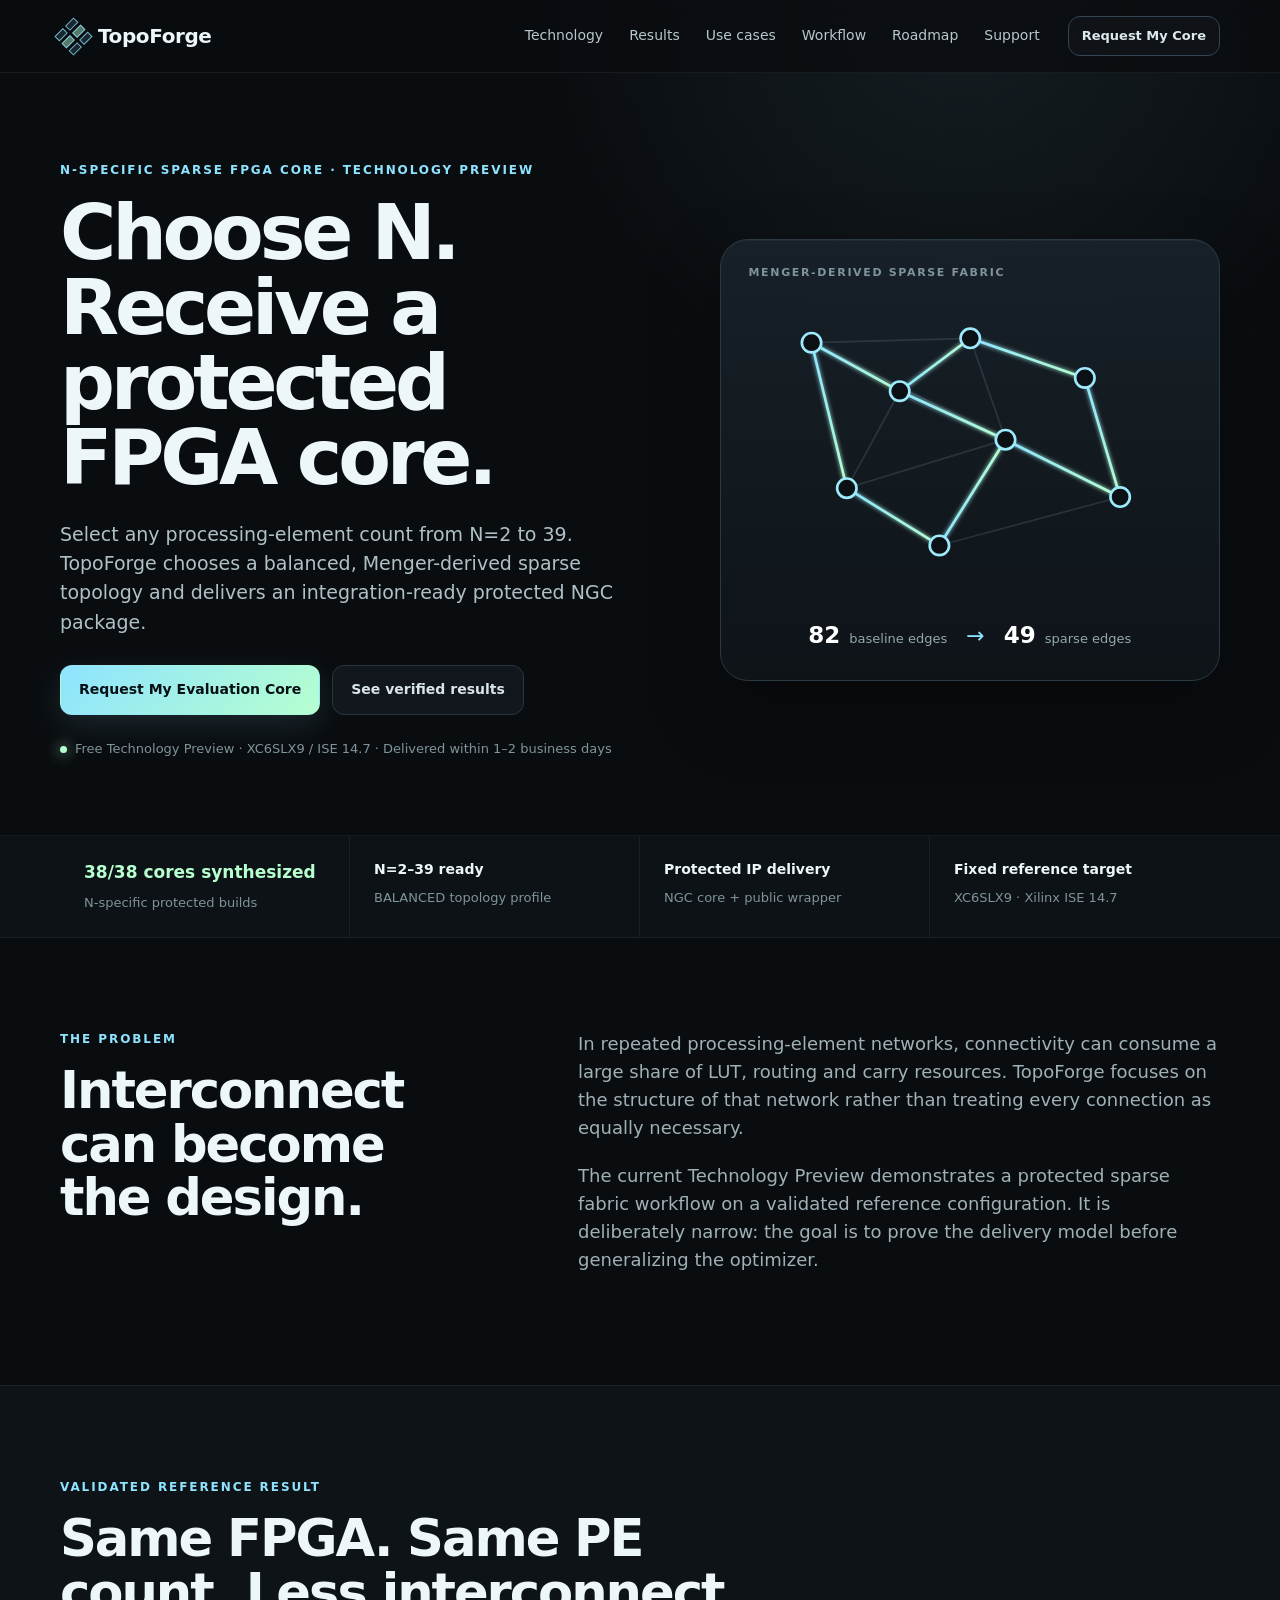
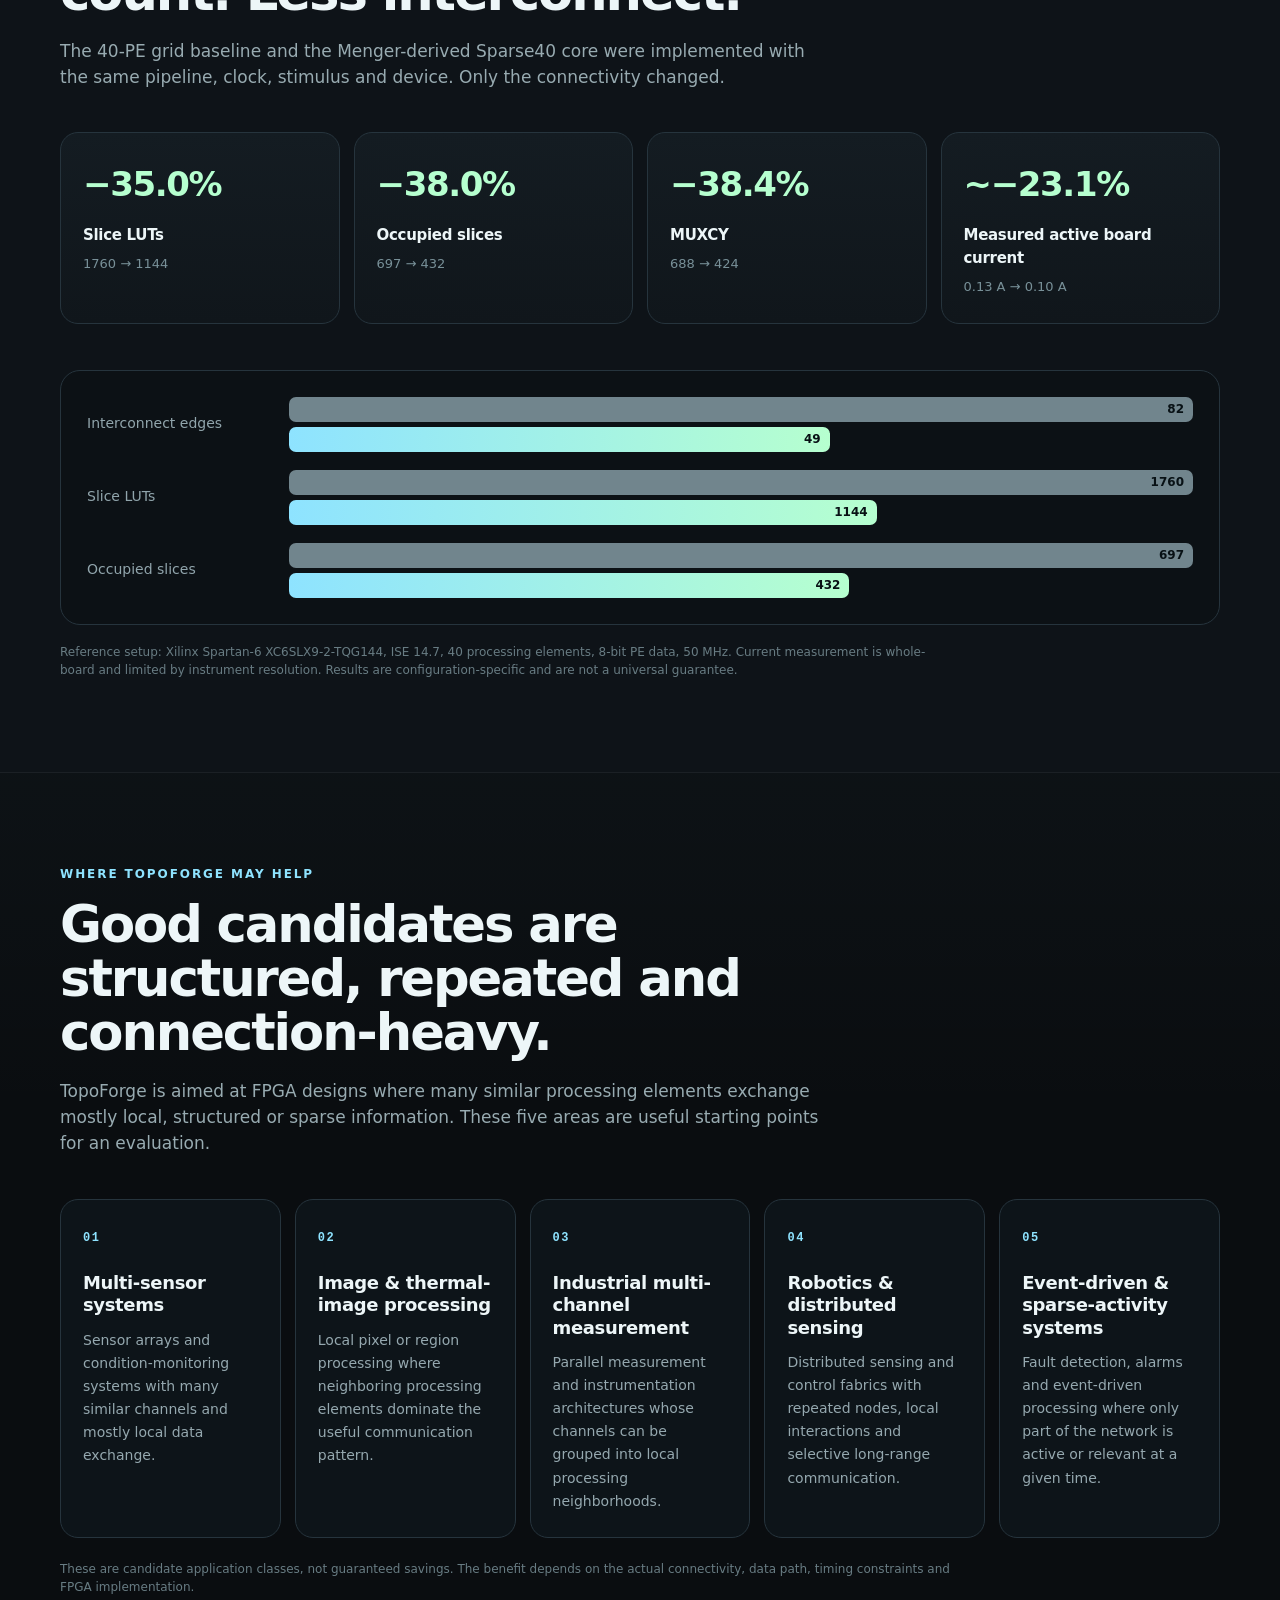
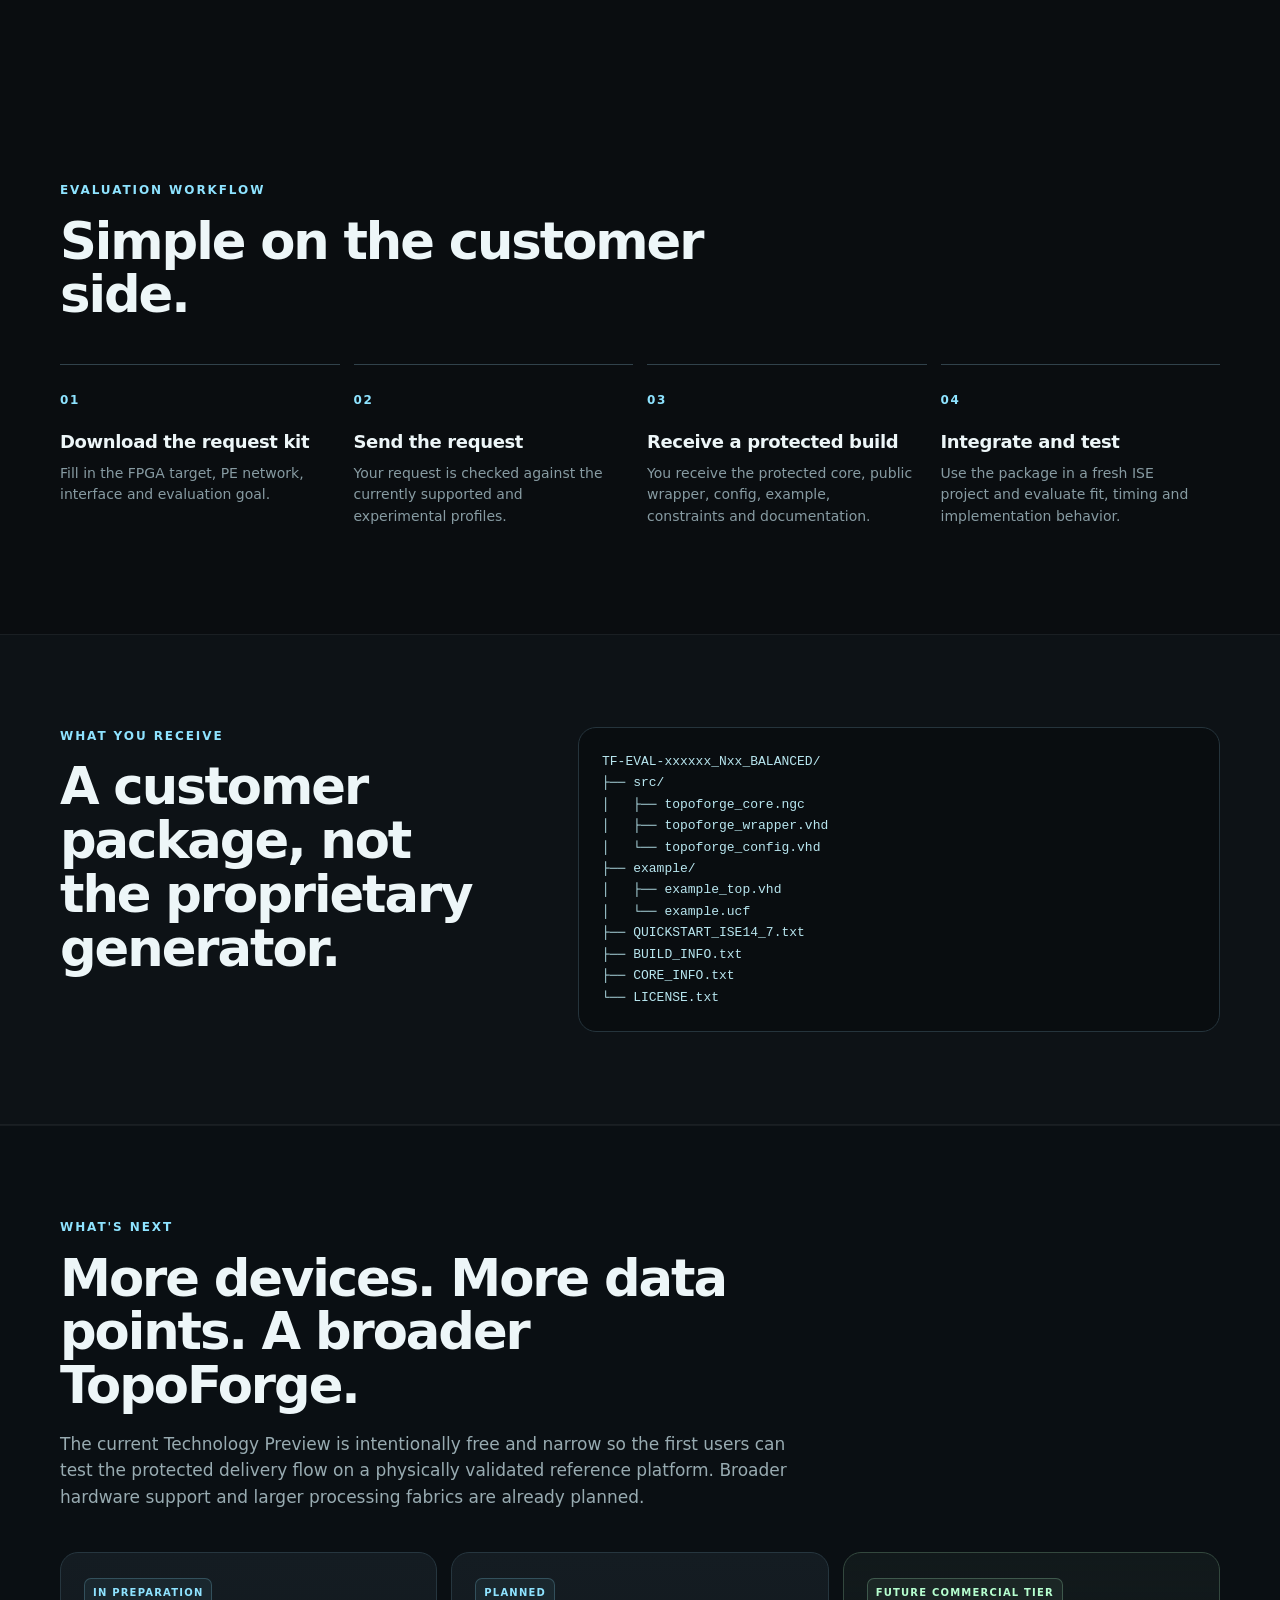
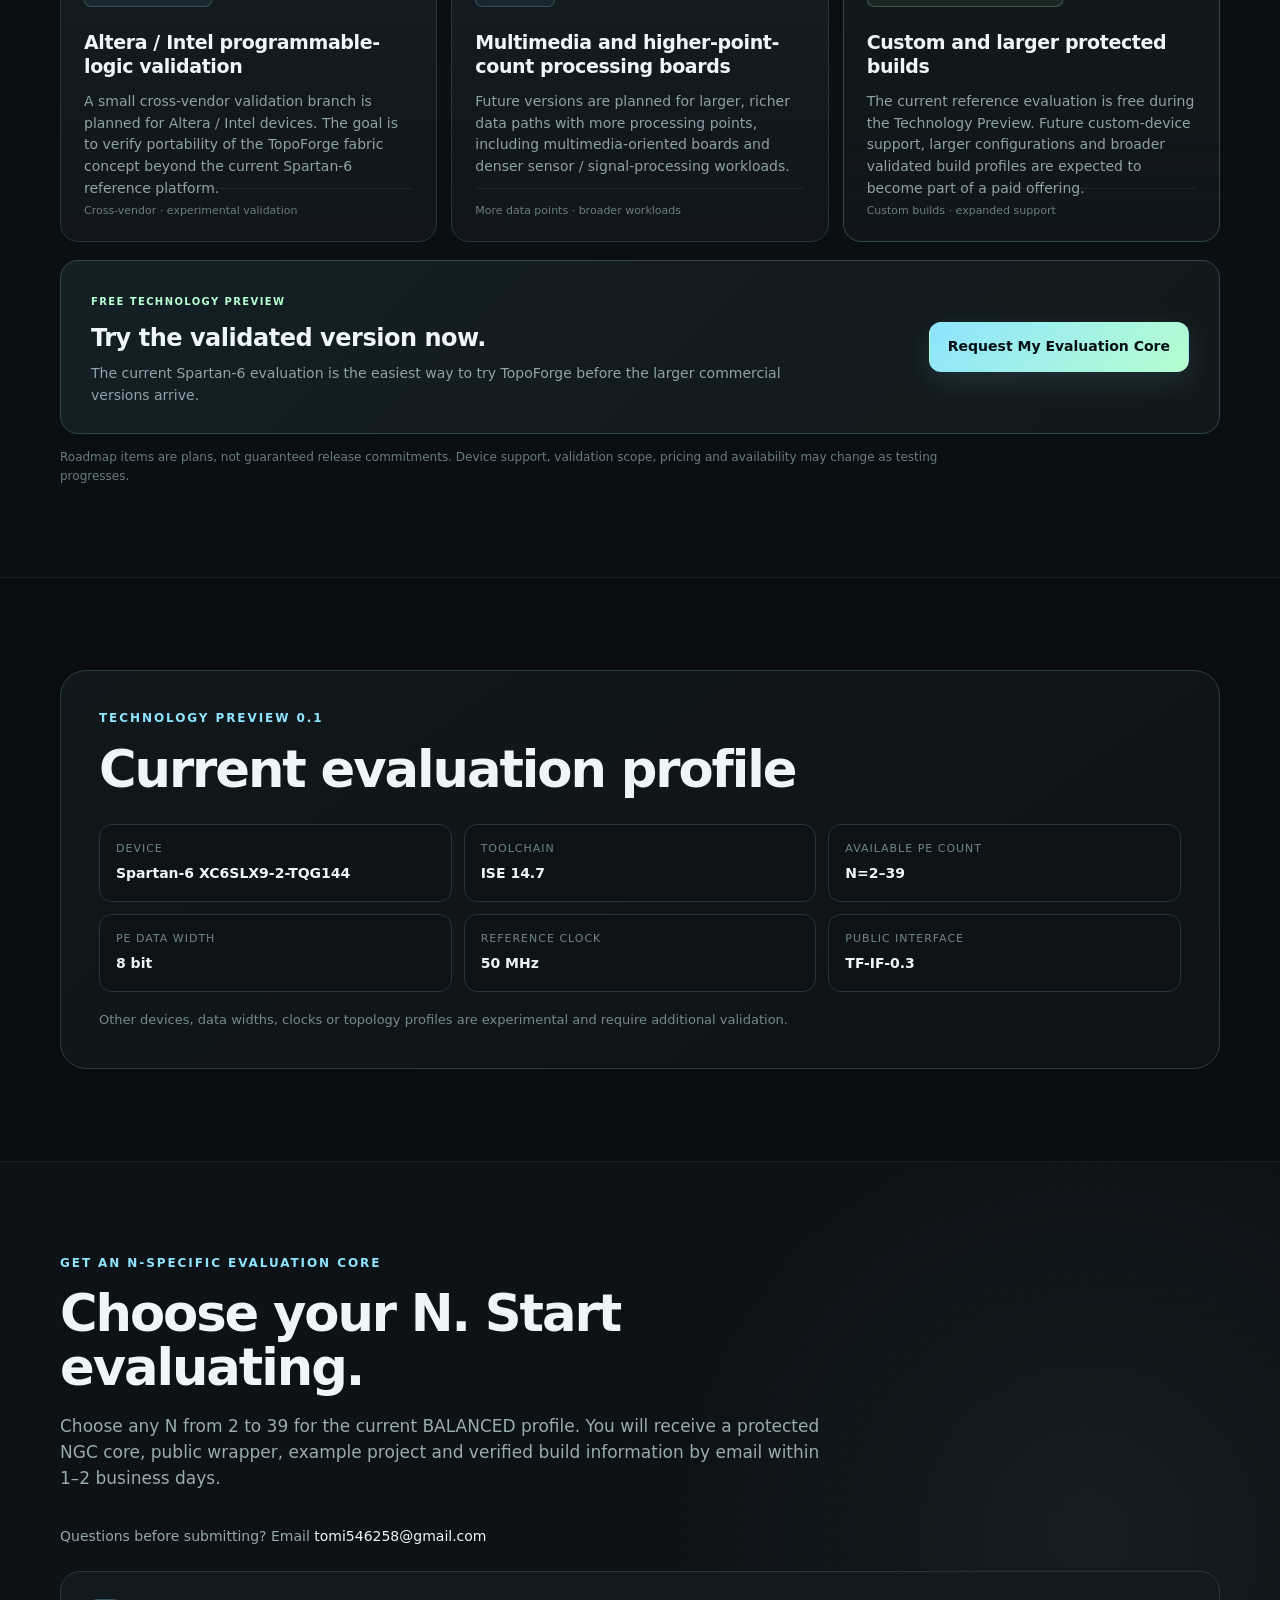
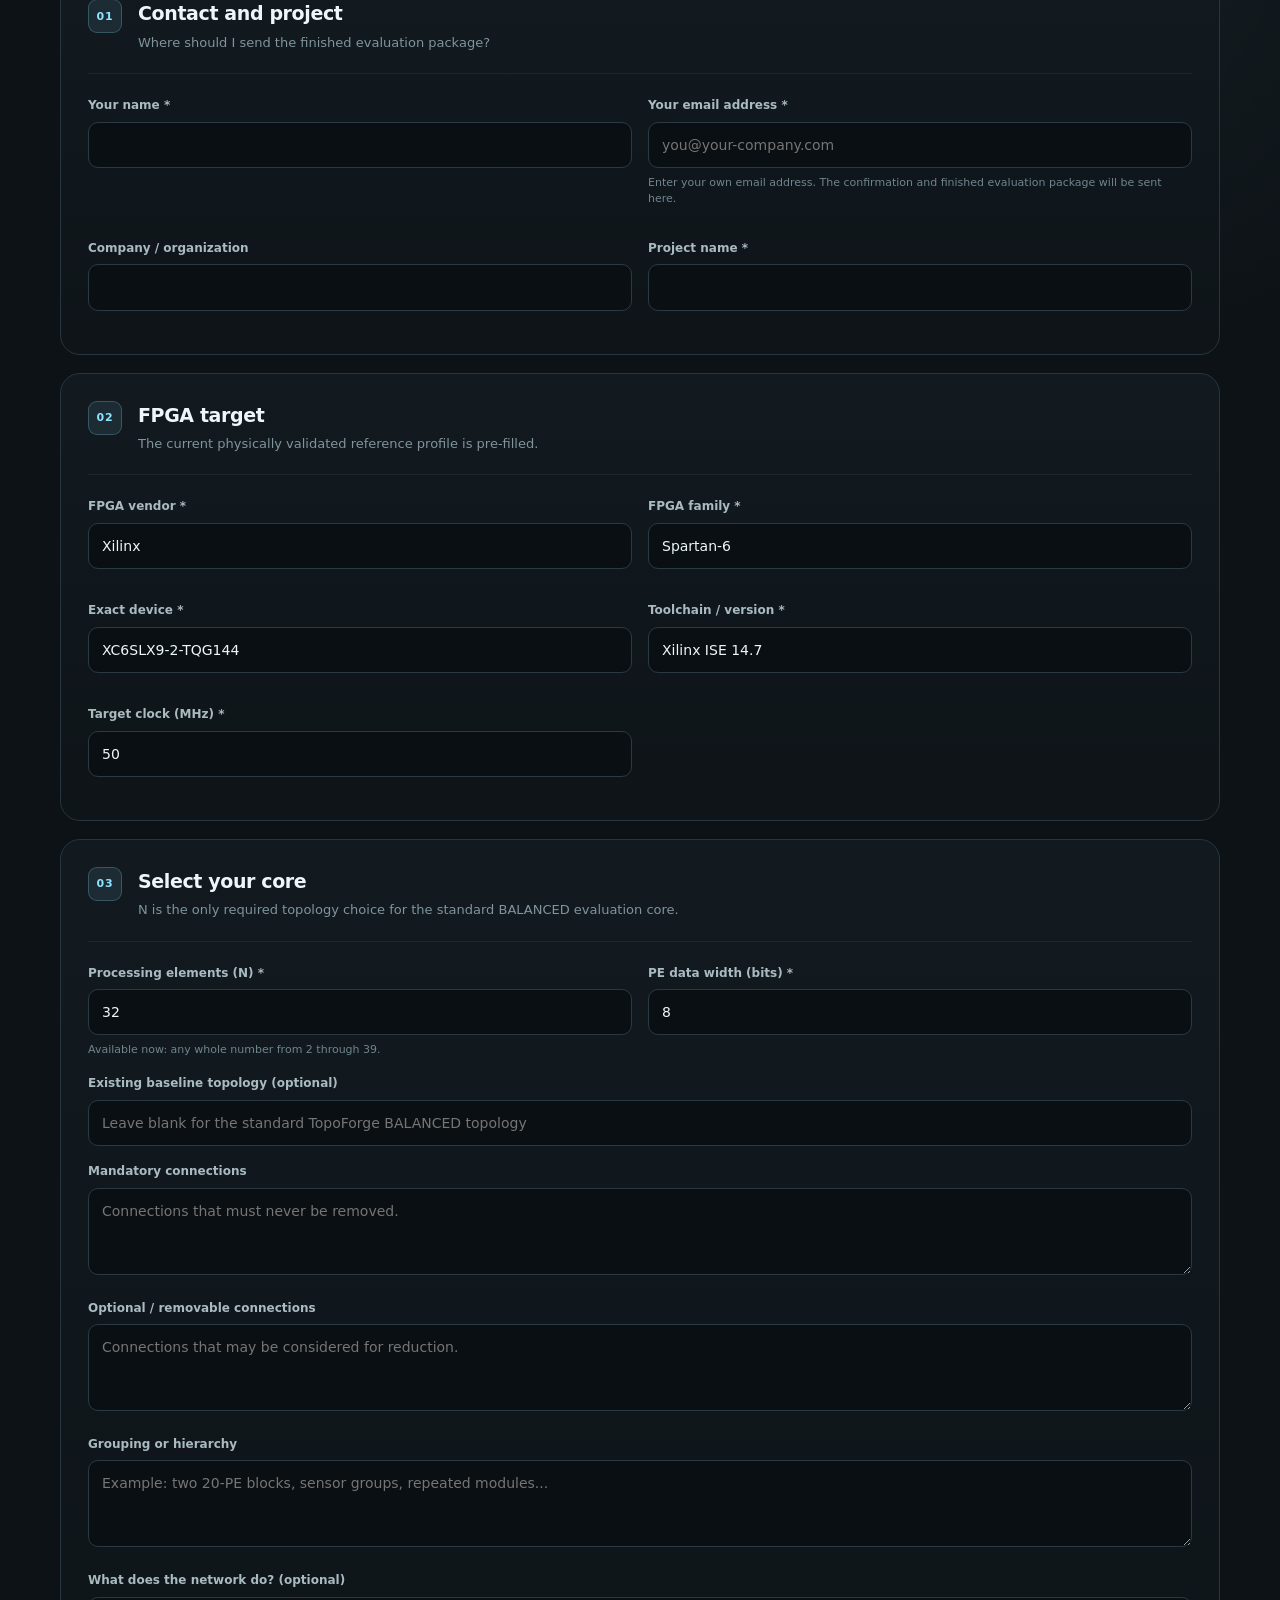
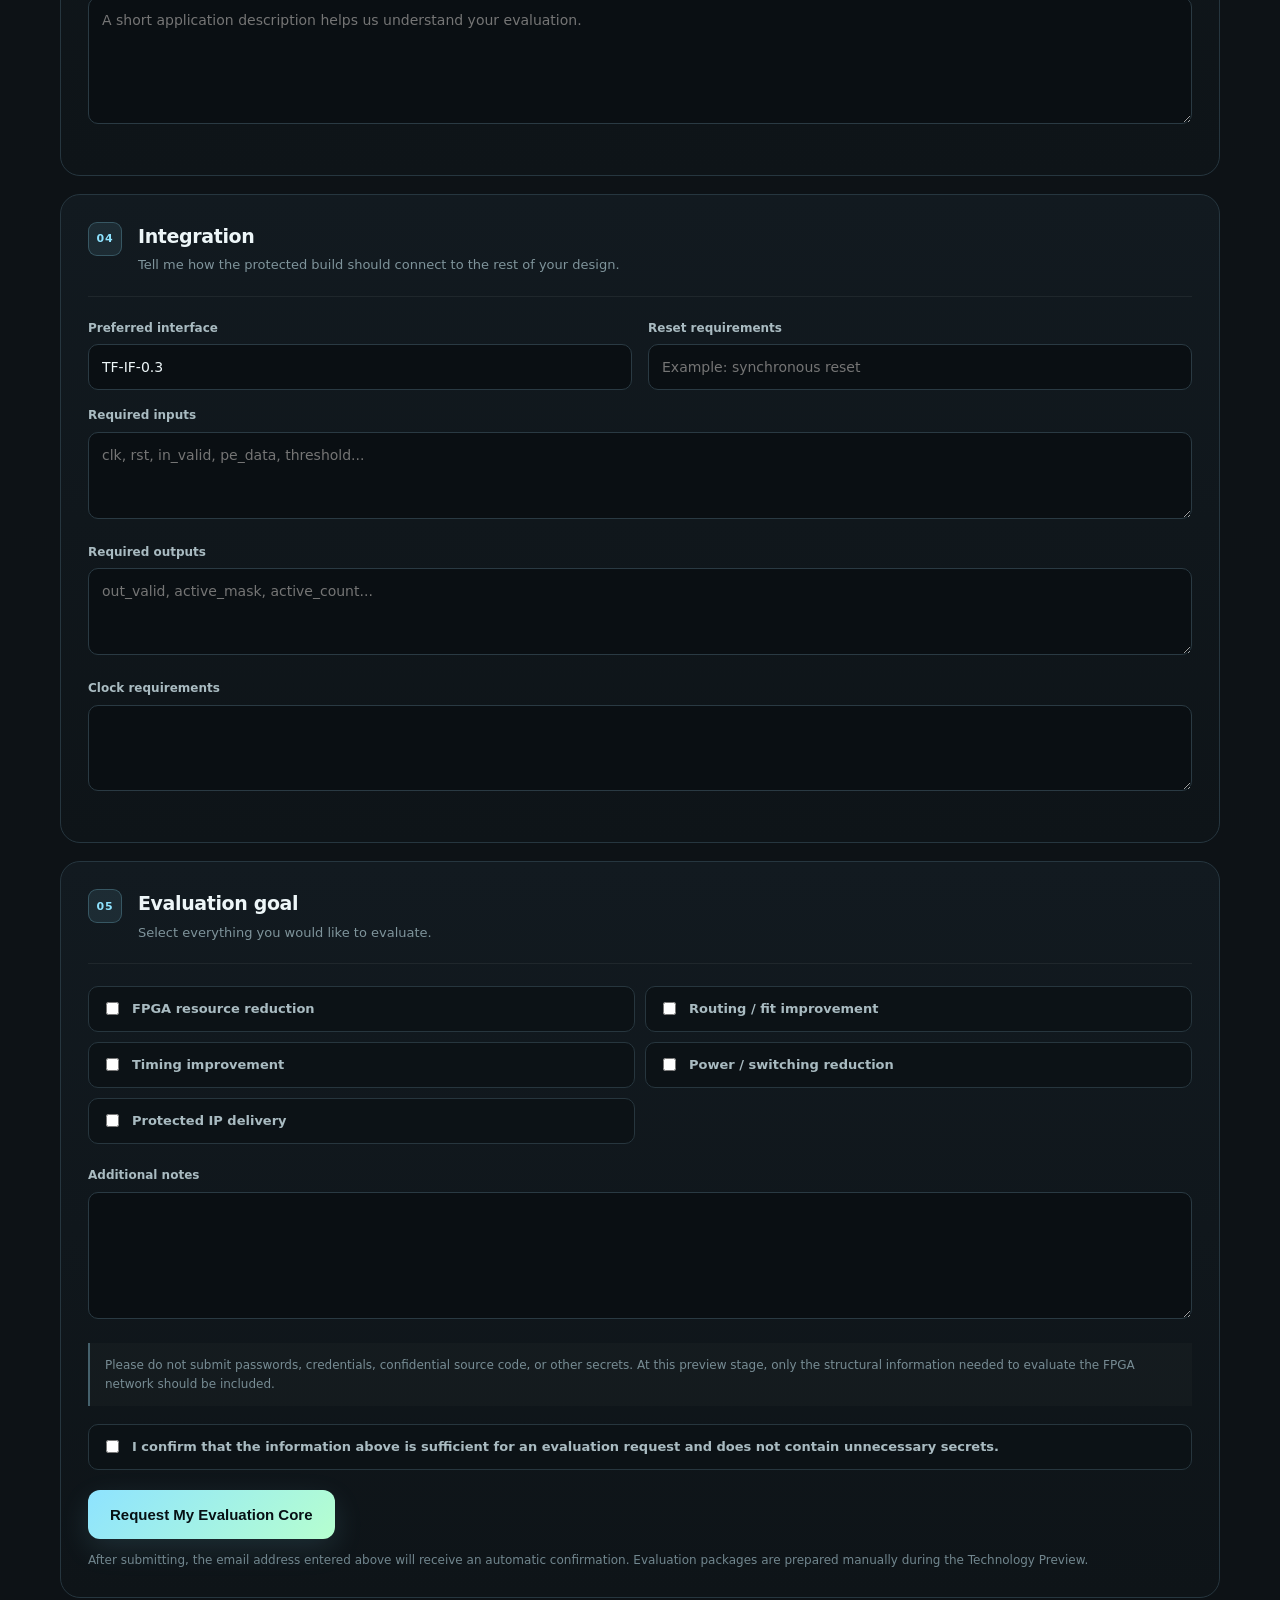
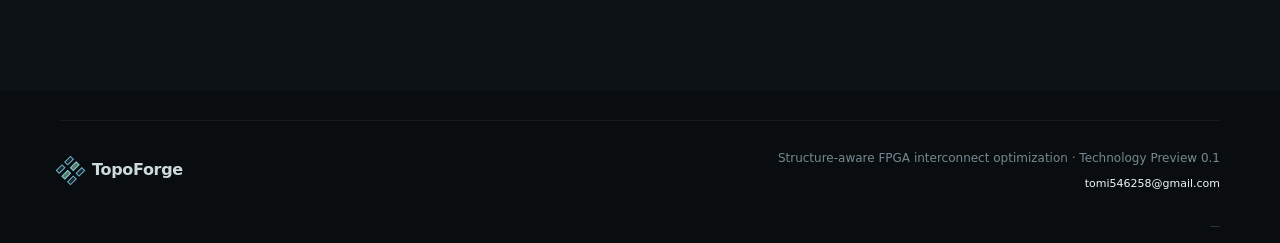
==== index.html @ 4d6008a4 "Add files via upload" ====
<!doctype html>
<html lang="en">
<head>
  <meta charset="utf-8">
  <meta name="viewport" content="width=device-width, initial-scale=1">
  <meta name="description" content="Choose N=2–39 and receive a protected, integration-ready TopoForge sparse FPGA evaluation core for Xilinx Spartan-6 and ISE 14.7.">
  <meta property="og:title" content="TopoForge — N-Specific Sparse FPGA Cores">
  <meta property="og:description" content="Choose N=2–39. Receive a protected NGC core, wrapper, example project and verified build information.">
  <meta property="og:type" content="website">
  <meta property="og:url" content="https://tomi546258-dev.github.io/topoforge-web/">
  <meta name="twitter:card" content="summary">
  <link rel="canonical" href="https://tomi546258-dev.github.io/topoforge-web/">
  <title>TopoForge — N-Specific Sparse FPGA Cores</title>
  <link rel="stylesheet" href="styles.css">
</head>
<body>
  <header class="site-header">
    <div class="wrap nav">
      <a class="brand" href="#top" aria-label="TopoForge home">
        <span class="brand-mark" aria-hidden="true">
          <i></i><i></i><i></i><i></i><i></i><i></i>
        </span>
        <span>TopoForge</span>
      </a>
      <nav class="nav-links" aria-label="Primary">
        <a href="#technology">Technology</a>
        <a href="#results">Results</a>
        <a href="#use-cases">Use cases</a>
        <a href="#workflow">Workflow</a>
        <a href="#roadmap">Roadmap</a>
        <a href="#support">Support</a>
      </nav>
      <a class="btn btn-small btn-outline" href="#request">Request My Core</a>
    </div>
  </header>

  <main id="top">
    <section class="hero">
      <div class="hero-grid-bg" aria-hidden="true"></div>
      <div class="wrap hero-layout">
        <div class="hero-copy">
          <div class="eyebrow">N-SPECIFIC SPARSE FPGA CORE · TECHNOLOGY PREVIEW</div>
          <h1>Choose N. Receive a protected FPGA core.</h1>
          <p class="hero-lead">
            Select any processing-element count from N=2 to 39. TopoForge chooses a balanced,
            Menger-derived sparse topology and delivers an integration-ready protected NGC package.
          </p>
          <div class="hero-actions">
            <a class="btn btn-primary" href="#request">Request My Evaluation Core</a>
            <a class="btn btn-ghost" href="#results">See verified results</a>
          </div>
          <div class="hero-note">
            <span class="dot"></span>
            Free Technology Preview · XC6SLX9 / ISE 14.7 · Delivered within 1–2 business days
          </div>
        </div>

        <div class="network-card" aria-label="Illustrative sparse network diagram">
          <div class="network-label">MENGER-DERIVED SPARSE FABRIC</div>
          <svg viewBox="0 0 520 380" role="img" aria-label="Dense and sparse network comparison">
            <defs>
              <linearGradient id="g" x1="0" x2="1">
                <stop offset="0" stop-color="#8ee3ff"/>
                <stop offset="1" stop-color="#b6ffcf"/>
              </linearGradient>
              <filter id="glow">
                <feGaussianBlur stdDeviation="2.5" result="c"/>
                <feMerge><feMergeNode in="c"/><feMergeNode in="SourceGraphic"/></feMerge>
              </filter>
            </defs>

            <g class="dense" opacity=".23">
              <line x1="80" y1="70" x2="180" y2="125"/>
              <line x1="80" y1="70" x2="260" y2="65"/>
              <line x1="80" y1="70" x2="120" y2="235"/>
              <line x1="180" y1="125" x2="260" y2="65"/>
              <line x1="180" y1="125" x2="300" y2="180"/>
              <line x1="180" y1="125" x2="120" y2="235"/>
              <line x1="260" y1="65" x2="390" y2="110"/>
              <line x1="260" y1="65" x2="300" y2="180"/>
              <line x1="390" y1="110" x2="430" y2="245"/>
              <line x1="300" y1="180" x2="430" y2="245"/>
              <line x1="300" y1="180" x2="225" y2="300"/>
              <line x1="120" y1="235" x2="225" y2="300"/>
              <line x1="120" y1="235" x2="300" y2="180"/>
              <line x1="225" y1="300" x2="430" y2="245"/>
              <line x1="180" y1="125" x2="430" y2="245"/>
              <line x1="80" y1="70" x2="300" y2="180"/>
            </g>

            <g class="sparse" filter="url(#glow)">
              <line x1="80" y1="70" x2="180" y2="125"/>
              <line x1="180" y1="125" x2="260" y2="65"/>
              <line x1="260" y1="65" x2="390" y2="110"/>
              <line x1="390" y1="110" x2="430" y2="245"/>
              <line x1="430" y1="245" x2="300" y2="180"/>
              <line x1="300" y1="180" x2="225" y2="300"/>
              <line x1="225" y1="300" x2="120" y2="235"/>
              <line x1="120" y1="235" x2="80" y2="70"/>
              <line x1="180" y1="125" x2="300" y2="180"/>
            </g>

            <g class="nodes">
              <circle cx="80" cy="70" r="11"/>
              <circle cx="180" cy="125" r="11"/>
              <circle cx="260" cy="65" r="11"/>
              <circle cx="390" cy="110" r="11"/>
              <circle cx="430" cy="245" r="11"/>
              <circle cx="300" cy="180" r="11"/>
              <circle cx="225" cy="300" r="11"/>
              <circle cx="120" cy="235" r="11"/>
            </g>
          </svg>
          <div class="network-caption">
            <div><span>82</span> baseline edges</div>
            <div class="arrow">→</div>
            <div><span>49</span> sparse edges</div>
          </div>
        </div>
      </div>
    </section>

    <section class="strip">
      <div class="wrap strip-grid" aria-label="TopoForge evaluation proof">
        <div class="proof-primary"><strong>38/38 cores synthesized</strong><span>N-specific protected builds</span></div>
        <div><strong>N=2–39 ready</strong><span>BALANCED topology profile</span></div>
        <div><strong>Protected IP delivery</strong><span>NGC core + public wrapper</span></div>
        <div><strong>Fixed reference target</strong><span>XC6SLX9 · Xilinx ISE 14.7</span></div>
      </div>
    </section>

    <section class="section" id="technology">
      <div class="wrap two-col">
        <div>
          <div class="eyebrow">THE PROBLEM</div>
          <h2>Interconnect can become the design.</h2>
        </div>
        <div class="prose">
          <p>
            In repeated processing-element networks, connectivity can consume a large share of LUT,
            routing and carry resources. TopoForge focuses on the structure of that network rather
            than treating every connection as equally necessary.
          </p>
          <p>
            The current Technology Preview demonstrates a protected sparse fabric workflow on a
            validated reference configuration. It is deliberately narrow: the goal is to prove the
            delivery model before generalizing the optimizer.
          </p>
        </div>
      </div>
    </section>

    <section class="section results-section" id="results">
      <div class="wrap">
        <div class="section-heading">
          <div class="eyebrow">VALIDATED REFERENCE RESULT</div>
          <h2>Same FPGA. Same PE count. Less interconnect.</h2>
          <p>
            The 40-PE grid baseline and the Menger-derived Sparse40 core were implemented with the
            same pipeline, clock, stimulus and device. Only the connectivity changed.
          </p>
        </div>

        <div class="metric-grid">
          <article class="metric-card">
            <span class="metric-value">−35.0%</span>
            <h3>Slice LUTs</h3>
            <p>1760 → 1144</p>
          </article>
          <article class="metric-card">
            <span class="metric-value">−38.0%</span>
            <h3>Occupied slices</h3>
            <p>697 → 432</p>
          </article>
          <article class="metric-card">
            <span class="metric-value">−38.4%</span>
            <h3>MUXCY</h3>
            <p>688 → 424</p>
          </article>
          <article class="metric-card">
            <span class="metric-value">~−23.1%</span>
            <h3>Measured active board current</h3>
            <p>0.13 A → 0.10 A</p>
          </article>
        </div>

        <div class="benchmark">
          <div class="bench-row">
            <span>Interconnect edges</span>
            <div class="bars">
              <div class="bar bar-base" style="--w:100%"><b>82</b></div>
              <div class="bar bar-sparse" style="--w:59.8%"><b>49</b></div>
            </div>
          </div>
          <div class="bench-row">
            <span>Slice LUTs</span>
            <div class="bars">
              <div class="bar bar-base" style="--w:100%"><b>1760</b></div>
              <div class="bar bar-sparse" style="--w:65%"><b>1144</b></div>
            </div>
          </div>
          <div class="bench-row">
            <span>Occupied slices</span>
            <div class="bars">
              <div class="bar bar-base" style="--w:100%"><b>697</b></div>
              <div class="bar bar-sparse" style="--w:62%"><b>432</b></div>
            </div>
          </div>
        </div>

        <p class="fine-print">
          Reference setup: Xilinx Spartan-6 XC6SLX9-2-TQG144, ISE 14.7, 40 processing elements,
          8-bit PE data, 50 MHz. Current measurement is whole-board and limited by instrument
          resolution. Results are configuration-specific and are not a universal guarantee.
        </p>
      </div>
    </section>

    <section class="section use-cases-section" id="use-cases">
      <div class="wrap">
        <div class="section-heading">
          <div class="eyebrow">WHERE TOPOFORGE MAY HELP</div>
          <h2>Good candidates are structured, repeated and connection-heavy.</h2>
          <p>
            TopoForge is aimed at FPGA designs where many similar processing elements exchange
            mostly local, structured or sparse information. These five areas are useful starting
            points for an evaluation.
          </p>
        </div>

        <div class="use-case-grid">
          <article class="use-case-card">
            <span class="use-case-no">01</span>
            <h3>Multi-sensor systems</h3>
            <p>Sensor arrays and condition-monitoring systems with many similar channels and mostly local data exchange.</p>
          </article>
          <article class="use-case-card">
            <span class="use-case-no">02</span>
            <h3>Image &amp; thermal-image processing</h3>
            <p>Local pixel or region processing where neighboring processing elements dominate the useful communication pattern.</p>
          </article>
          <article class="use-case-card">
            <span class="use-case-no">03</span>
            <h3>Industrial multi-channel measurement</h3>
            <p>Parallel measurement and instrumentation architectures whose channels can be grouped into local processing neighborhoods.</p>
          </article>
          <article class="use-case-card">
            <span class="use-case-no">04</span>
            <h3>Robotics &amp; distributed sensing</h3>
            <p>Distributed sensing and control fabrics with repeated nodes, local interactions and selective long-range communication.</p>
          </article>
          <article class="use-case-card">
            <span class="use-case-no">05</span>
            <h3>Event-driven &amp; sparse-activity systems</h3>
            <p>Fault detection, alarms and event-driven processing where only part of the network is active or relevant at a given time.</p>
          </article>
        </div>

        <p class="fine-print use-case-note">
          These are candidate application classes, not guaranteed savings. The benefit depends on the
          actual connectivity, data path, timing constraints and FPGA implementation.
        </p>
      </div>
    </section>

    <section class="section" id="workflow">
      <div class="wrap">
        <div class="section-heading">
          <div class="eyebrow">EVALUATION WORKFLOW</div>
          <h2>Simple on the customer side.</h2>
        </div>

        <div class="steps">
          <article class="step">
            <span class="step-no">01</span>
            <h3>Download the request kit</h3>
            <p>Fill in the FPGA target, PE network, interface and evaluation goal.</p>
          </article>
          <article class="step">
            <span class="step-no">02</span>
            <h3>Send the request</h3>
            <p>Your request is checked against the currently supported and experimental profiles.</p>
          </article>
          <article class="step">
            <span class="step-no">03</span>
            <h3>Receive a protected build</h3>
            <p>You receive the protected core, public wrapper, config, example, constraints and documentation.</p>
          </article>
          <article class="step">
            <span class="step-no">04</span>
            <h3>Integrate and test</h3>
            <p>Use the package in a fresh ISE project and evaluate fit, timing and implementation behavior.</p>
          </article>
        </div>
      </div>
    </section>

    <section class="section delivery-section">
      <div class="wrap two-col">
        <div>
          <div class="eyebrow">WHAT YOU RECEIVE</div>
          <h2>A customer package, not the proprietary generator.</h2>
        </div>
        <div class="code-card">
<pre>TF-EVAL-xxxxxx_Nxx_BALANCED/
├── src/
│   ├── topoforge_core.ngc
│   ├── topoforge_wrapper.vhd
│   └── topoforge_config.vhd
├── example/
│   ├── example_top.vhd
│   └── example.ucf
├── QUICKSTART_ISE14_7.txt
├── BUILD_INFO.txt
├── CORE_INFO.txt
└── LICENSE.txt</pre>
        </div>
      </div>
    </section>

    <section class="section roadmap-section" id="roadmap">
      <div class="wrap">
        <div class="section-heading">
          <div class="eyebrow">WHAT'S NEXT</div>
          <h2>More devices. More data points. A broader TopoForge.</h2>
          <p>
            The current Technology Preview is intentionally free and narrow so the first users can
            test the protected delivery flow on a physically validated reference platform.
            Broader hardware support and larger processing fabrics are already planned.
          </p>
        </div>

        <div class="roadmap-grid">
          <article class="roadmap-card">
            <div class="roadmap-status">IN PREPARATION</div>
            <h3>Altera / Intel programmable-logic validation</h3>
            <p>
              A small cross-vendor validation branch is planned for Altera / Intel devices.
              The goal is to verify portability of the TopoForge fabric concept beyond the
              current Spartan-6 reference platform.
            </p>
            <div class="roadmap-meta">Cross-vendor · experimental validation</div>
          </article>

          <article class="roadmap-card">
            <div class="roadmap-status">PLANNED</div>
            <h3>Multimedia and higher-point-count processing boards</h3>
            <p>
              Future versions are planned for larger, richer data paths with more processing
              points, including multimedia-oriented boards and denser sensor / signal-processing
              workloads.
            </p>
            <div class="roadmap-meta">More data points · broader workloads</div>
          </article>

          <article class="roadmap-card roadmap-card-paid">
            <div class="roadmap-status">FUTURE COMMERCIAL TIER</div>
            <h3>Custom and larger protected builds</h3>
            <p>
              The current reference evaluation is free during the Technology Preview.
              Future custom-device support, larger configurations and broader validated build
              profiles are expected to become part of a paid offering.
            </p>
            <div class="roadmap-meta">Custom builds · expanded support</div>
          </article>
        </div>

        <div class="free-preview-callout">
          <div>
            <span class="free-tag">FREE TECHNOLOGY PREVIEW</span>
            <h3>Try the validated version now.</h3>
            <p>
              The current Spartan-6 evaluation is the easiest way to try TopoForge before the
              larger commercial versions arrive.
            </p>
          </div>
          <a class="btn btn-primary" href="#request">Request My Evaluation Core</a>
        </div>

        <p class="fine-print roadmap-disclaimer">
          Roadmap items are plans, not guaranteed release commitments. Device support,
          validation scope, pricing and availability may change as testing progresses.
        </p>
      </div>
    </section>

    <section class="section" id="support">
      <div class="wrap support-card">
        <div>
          <div class="eyebrow">TECHNOLOGY PREVIEW 0.1</div>
          <h2>Current evaluation profile</h2>
        </div>
        <div class="profile-grid">
          <div><span>Device</span><strong>Spartan-6 XC6SLX9-2-TQG144</strong></div>
          <div><span>Toolchain</span><strong>ISE 14.7</strong></div>
          <div><span>Available PE count</span><strong>N=2–39</strong></div>
          <div><span>PE data width</span><strong>8 bit</strong></div>
          <div><span>Reference clock</span><strong>50 MHz</strong></div>
          <div><span>Public interface</span><strong>TF-IF-0.3</strong></div>
        </div>
        <p class="support-note">
          Other devices, data widths, clocks or topology profiles are experimental and require additional validation.
        </p>
      </div>
    </section>

    <section class="section request-section" id="request">
      <div class="wrap">
        <div class="section-heading">
          <div class="eyebrow">GET AN N-SPECIFIC EVALUATION CORE</div>
          <h2>Choose your N. Start evaluating.</h2>
          <p>
            Choose any N from 2 to 39 for the current BALANCED profile. You will receive a protected
            NGC core, public wrapper, example project and verified build information by email within
            1–2 business days.
          </p>
        </div>

        <div class="contact-line">
          Questions before submitting? Email <a href="mailto:tomi546258@gmail.com">tomi546258@gmail.com</a>
        </div>

        <form
          class="request-form"
          action="https://formsubmit.co/tomi546258@gmail.com"
          method="POST"
        >
          <input type="hidden" name="_url" value="https://tomi546258-dev.github.io/topoforge-web/">
          <input type="hidden" name="_next" value="https://tomi546258-dev.github.io/topoforge-web/thanks.html">
          <input type="hidden" name="_subject" value="New TopoForge Evaluation Request">
          <input type="hidden" name="_template" value="table">
          <input
            type="hidden"
            name="_autoresponse"
            value="Thank you for your TopoForge evaluation request. Your request has been received. I will review it and send your evaluation package by email within 1–2 business days. If I need any clarification, I will contact you at this email address."
          >
          
          <div class="form-card">
            <div class="form-section-title">
              <span>01</span>
              <div>
                <h3>Contact and project</h3>
                <p>Where should I send the finished evaluation package?</p>
              </div>
            </div>

            <div class="form-grid two">
              <label>
                <span>Your name *</span>
                <input type="text" name="Name" required autocomplete="name">
              </label>

              <label>
                <span>Your email address *</span>
                <input
                  type="email"
                  name="email"
                  required
                  autocomplete="email"
                  placeholder="you@your-company.com"
                >
                <small class="field-help">
                  Enter your own email address. The confirmation and finished evaluation package will be sent here.
                </small>
              </label>

              <label>
                <span>Company / organization</span>
                <input type="text" name="Company" autocomplete="organization">
              </label>

              <label>
                <span>Project name *</span>
                <input type="text" name="Project name" required>
              </label>
            </div>
          </div>

          <div class="form-card">
            <div class="form-section-title">
              <span>02</span>
              <div>
                <h3>FPGA target</h3>
                <p>The current physically validated reference profile is pre-filled.</p>
              </div>
            </div>

            <div class="form-grid two">
              <label>
                <span>FPGA vendor *</span>
                <input type="text" name="FPGA vendor" value="Xilinx" required>
              </label>

              <label>
                <span>FPGA family *</span>
                <input type="text" name="FPGA family" value="Spartan-6" required>
              </label>

              <label>
                <span>Exact device *</span>
                <input type="text" name="Exact FPGA device" value="XC6SLX9-2-TQG144" required>
              </label>

              <label>
                <span>Toolchain / version *</span>
                <input type="text" name="Toolchain" value="Xilinx ISE 14.7" required>
              </label>

              <label>
                <span>Target clock (MHz) *</span>
                <input type="number" name="Target clock MHz" value="50" min="1" step="0.1" required>
              </label>
            </div>
          </div>

          <div class="form-card">
            <div class="form-section-title">
              <span>03</span>
              <div>
                <h3>Select your core</h3>
                <p>N is the only required topology choice for the standard BALANCED evaluation core.</p>
              </div>
            </div>

            <div class="form-grid two">
              <label>
                <span>Processing elements (N) *</span>
                <input type="number" name="PE count" value="32" min="2" max="39" required>
                <small class="field-help">Available now: any whole number from 2 through 39.</small>
              </label>

              <label>
                <span>PE data width (bits) *</span>
                <input type="number" name="PE data width bits" value="8" min="1" required>
              </label>
            </div>

            <label>
              <span>Existing baseline topology (optional)</span>
              <input
                type="text"
                name="Baseline topology"
                placeholder="Leave blank for the standard TopoForge BALANCED topology"
              >
            </label>

            <label>
              <span>Mandatory connections</span>
              <textarea
                name="Mandatory connections"
                rows="3"
                placeholder="Connections that must never be removed."
              ></textarea>
            </label>

            <label>
              <span>Optional / removable connections</span>
              <textarea
                name="Optional removable connections"
                rows="3"
                placeholder="Connections that may be considered for reduction."
              ></textarea>
            </label>

            <label>
              <span>Grouping or hierarchy</span>
              <textarea
                name="Grouping or hierarchy"
                rows="3"
                placeholder="Example: two 20-PE blocks, sensor groups, repeated modules..."
              ></textarea>
            </label>

            <label>
              <span>What does the network do? (optional)</span>
              <textarea
                name="Network description"
                rows="5"
                placeholder="A short application description helps us understand your evaluation."
              ></textarea>
            </label>
          </div>

          <div class="form-card">
            <div class="form-section-title">
              <span>04</span>
              <div>
                <h3>Integration</h3>
                <p>Tell me how the protected build should connect to the rest of your design.</p>
              </div>
            </div>

            <div class="form-grid two">
              <label>
                <span>Preferred interface</span>
                <input type="text" name="Preferred interface" value="TF-IF-0.3">
              </label>

              <label>
                <span>Reset requirements</span>
                <input type="text" name="Reset requirements" placeholder="Example: synchronous reset">
              </label>
            </div>

            <label>
              <span>Required inputs</span>
              <textarea name="Required inputs" rows="3" placeholder="clk, rst, in_valid, pe_data, threshold..."></textarea>
            </label>

            <label>
              <span>Required outputs</span>
              <textarea name="Required outputs" rows="3" placeholder="out_valid, active_mask, active_count..."></textarea>
            </label>

            <label>
              <span>Clock requirements</span>
              <textarea name="Clock requirements" rows="3"></textarea>
            </label>
          </div>

          <div class="form-card">
            <div class="form-section-title">
              <span>05</span>
              <div>
                <h3>Evaluation goal</h3>
                <p>Select everything you would like to evaluate.</p>
              </div>
            </div>

            <div class="check-grid">
              <label class="check"><input type="checkbox" name="Goal - FPGA resource reduction" value="Yes"><span>FPGA resource reduction</span></label>
              <label class="check"><input type="checkbox" name="Goal - Routing fit improvement" value="Yes"><span>Routing / fit improvement</span></label>
              <label class="check"><input type="checkbox" name="Goal - Timing improvement" value="Yes"><span>Timing improvement</span></label>
              <label class="check"><input type="checkbox" name="Goal - Power switching reduction" value="Yes"><span>Power / switching reduction</span></label>
              <label class="check"><input type="checkbox" name="Goal - Protected IP delivery" value="Yes"><span>Protected IP delivery</span></label>
            </div>

            <label>
              <span>Additional notes</span>
              <textarea name="Additional notes" rows="5"></textarea>
            </label>

            <div class="privacy-note">
              Please do not submit passwords, credentials, confidential source code, or other secrets.
              At this preview stage, only the structural information needed to evaluate the FPGA network
              should be included.
            </div>

            <label class="check consent">
              <input type="checkbox" name="Request confirmation" value="Confirmed" required>
              <span>I confirm that the information above is sufficient for an evaluation request and does not contain unnecessary secrets.</span>
            </label>

            <button class="btn btn-primary btn-large submit-btn" type="submit">
              Request My Evaluation Core
            </button>

            <p class="form-footnote">
              After submitting, the email address entered above will receive an automatic confirmation.
              Evaluation packages are prepared manually during the Technology Preview.
            </p>
          </div>
        </form>
      </div>
    </section>
  </main>

  <footer class="footer">
    <div class="wrap footer-row">
      <div class="brand footer-brand">
        <span class="brand-mark" aria-hidden="true"><i></i><i></i><i></i><i></i><i></i><i></i></span>
        <span>TopoForge</span>
      </div>
      <div class="footer-copy">
        <span>Structure-aware FPGA interconnect optimization · Technology Preview 0.1</span>
        <span class="footer-meta">
          <a href="mailto:tomi546258@gmail.com">tomi546258@gmail.com</a>
        </span>
      </div>
    </div>
    <span id="visitor-count" class="visitor-corner" aria-label="Site visit count">—</span>
  </footer>
    <script>
    (function () {
      const target = document.getElementById('visitor-count');
      if (!target) return;

      const path = '/topoforge-web/';
      const endpoint =
        'https://topoforge.goatcounter.com/counter/' +
        encodeURIComponent(path) +
        '.json';

      fetch(endpoint, { cache: 'no-store' })
        .then(function (response) {
          if (!response.ok) throw new Error('GoatCounter HTTP ' + response.status);
          return response.json();
        })
        .then(function (data) {
          target.textContent = data && data.count ? data.count : '—';
        })
        .catch(function () {
          target.textContent = '—';
        });
    })();
  </script>
  <script data-goatcounter="https://topoforge.goatcounter.com/count"
          async src="https://gc.zgo.at/count.js"></script>
</body>
</html>
---- styles.css ----
:root{
  --bg:#0a0d10;
  --bg2:#0e1318;
  --panel:#121920;
  --panel2:#161f27;
  --text:#edf6f8;
  --muted:#95a8af;
  --line:#26343d;
  --accent:#8ee3ff;
  --accent2:#b6ffcf;
  --cyan:#8ee3ff;
  --max:1160px;
  --radius:22px;
}
*{box-sizing:border-box}
html{scroll-behavior:smooth}
body{
  margin:0;
  font-family:Inter,ui-sans-serif,system-ui,-apple-system,BlinkMacSystemFont,"Segoe UI",sans-serif;
  color:var(--text);
  background:
    radial-gradient(circle at 75% 0%,rgba(142,227,255,.08),transparent 26rem),
    var(--bg);
  line-height:1.55;
}
a{color:inherit;text-decoration:none}
.wrap{width:min(calc(100% - 40px),var(--max));margin:0 auto}
.site-header{
  position:sticky;top:0;z-index:30;
  background:rgba(10,13,16,.82);
  backdrop-filter:blur(16px);
  border-bottom:1px solid rgba(255,255,255,.06)
}
.nav{height:72px;display:flex;align-items:center;gap:28px}
.brand{display:flex;align-items:center;gap:11px;font-weight:800;letter-spacing:-.02em;font-size:20px}
.brand-mark{position:relative;width:27px;height:27px;display:grid;grid-template-columns:repeat(3,1fr);gap:3px;transform:rotate(45deg)}
.brand-mark i{display:block;border:1px solid rgba(142,227,255,.75);background:rgba(142,227,255,.13)}
.brand-mark i:nth-child(2),.brand-mark i:nth-child(5){background:rgba(182,255,207,.45)}
.nav-links{display:flex;gap:26px;margin-left:auto;color:#b8c7cc;font-size:14px}
.nav-links a:hover{color:#fff}
.btn{
  display:inline-flex;align-items:center;justify-content:center;
  border-radius:12px;padding:13px 18px;font-weight:750;font-size:14px;
  border:1px solid transparent;transition:.18s ease
}
.btn:hover{transform:translateY(-1px)}
.btn-primary{
  background:linear-gradient(135deg,var(--accent),var(--accent2));
  color:#071014;box-shadow:0 10px 30px rgba(142,227,255,.12)
}
.btn-outline{border-color:#334651;color:#dce9ed;background:rgba(255,255,255,.02)}
.btn-ghost{border-color:#283740;background:#11171c;color:#d8e5e9}
.btn-small{padding:9px 13px;font-size:13px}
.btn-large{padding:16px 22px;font-size:15px;white-space:nowrap}
.hero{position:relative;overflow:hidden;padding:88px 0 76px;border-bottom:1px solid rgba(255,255,255,.05)}
.hero-grid-bg{
  position:absolute;inset:0;opacity:.13;pointer-events:none;
  background-image:linear-gradient(rgba(255,255,255,.06) 1px,transparent 1px),linear-gradient(90deg,rgba(255,255,255,.06) 1px,transparent 1px);
  background-size:52px 52px;
  mask-image:linear-gradient(to bottom,black,transparent 88%)
}
.hero-layout{position:relative;display:grid;grid-template-columns:1.08fr .92fr;gap:72px;align-items:center}
.eyebrow{color:var(--accent);font-size:12px;font-weight:800;letter-spacing:.16em;margin-bottom:15px}
h1,h2,h3,p{margin-top:0}
h1{font-size:clamp(48px,6vw,78px);line-height:.98;letter-spacing:-.055em;margin-bottom:24px}
h2{font-size:clamp(34px,4vw,52px);line-height:1.05;letter-spacing:-.04em;margin-bottom:18px}
h3{font-size:18px;letter-spacing:-.02em;margin-bottom:7px}
.hero-lead{font-size:19px;color:#afc1c7;max-width:700px;margin-bottom:28px}
.hero-actions{display:flex;gap:12px;flex-wrap:wrap}
.hero-note{margin-top:24px;color:#7f949b;font-size:13px;display:flex;align-items:center;gap:8px}
.dot{width:7px;height:7px;border-radius:50%;background:var(--accent2);box-shadow:0 0 14px var(--accent2)}
.network-card{
  background:linear-gradient(180deg,rgba(24,34,42,.92),rgba(14,20,25,.92));
  border:1px solid #2a3942;border-radius:28px;padding:20px 20px 16px;
  box-shadow:0 30px 70px rgba(0,0,0,.34),inset 0 1px rgba(255,255,255,.04)
}
.network-label{font-size:11px;letter-spacing:.15em;color:#7f949b;font-weight:800;padding:4px 8px 0}
.network-card svg{width:100%;display:block}
.network-card line{stroke:#728792;stroke-width:2}
.network-card .sparse line{stroke:url(#g);stroke-width:3}
.network-card circle{fill:#0b1014;stroke:#9deafd;stroke-width:3}
.network-caption{display:flex;align-items:center;justify-content:center;gap:19px;padding:2px 0 10px;color:#93a7ae;font-size:13px}
.network-caption span{font-size:23px;color:#fff;font-weight:800;margin-right:5px}
.network-caption .arrow{color:var(--accent);font-size:22px}
.strip{background:#0d1216;border-bottom:1px solid rgba(255,255,255,.055)}
.strip-grid{display:grid;grid-template-columns:repeat(4,1fr)}
.strip-grid>div{padding:23px 24px;border-right:1px solid rgba(255,255,255,.055)}
.strip-grid>div:last-child{border-right:0}
.strip strong{display:block;font-size:14px;margin-bottom:4px}
.strip span{font-size:13px;color:#7f949b}
.strip .proof-primary strong{color:var(--accent2);font-size:17px}
.section{padding:92px 0}
.two-col{display:grid;grid-template-columns:.8fr 1.2fr;gap:90px}
.prose{font-size:18px;color:#9fb1b7}
.prose p{margin-bottom:20px}
.results-section{background:var(--bg2);border-block:1px solid rgba(255,255,255,.055)}
.section-heading{max-width:760px;margin-bottom:42px}
.section-heading p{color:#98abb1;font-size:17px}
.metric-grid{display:grid;grid-template-columns:repeat(4,1fr);gap:14px;margin-bottom:46px}
.metric-card{
  border:1px solid #26343d;border-radius:18px;padding:25px 22px;
  background:linear-gradient(180deg,#141c22,#10161b)
}
.metric-value{font-size:34px;font-weight:850;letter-spacing:-.04em;color:var(--accent2);display:block;margin-bottom:13px}
.metric-card h3{font-size:15px}
.metric-card p{margin:0;color:#789098;font-size:13px}
.benchmark{border:1px solid #26343d;border-radius:20px;padding:26px;background:#0c1115}
.bench-row{display:grid;grid-template-columns:180px 1fr;gap:22px;align-items:center;margin-bottom:18px}
.bench-row:last-child{margin-bottom:0}
.bench-row>span{color:#91a5ac;font-size:14px}
.bars{display:grid;gap:5px}
.bar{width:var(--w);height:25px;border-radius:7px;display:flex;align-items:center;justify-content:flex-end;padding-right:9px;min-width:60px}
.bar b{font-size:12px;color:#081115}
.bar-base{background:#71858d}
.bar-sparse{background:linear-gradient(90deg,var(--accent),var(--accent2))}
.fine-print{color:#687c83;font-size:12px;max-width:890px;margin:18px 0 0}
.steps{display:grid;grid-template-columns:repeat(4,1fr);gap:14px}
.step{border-top:1px solid #31424b;padding:22px 14px 0 0}
.step-no{font-size:12px;color:var(--accent);font-weight:850;letter-spacing:.14em}
.step h3{margin-top:16px}
.step p{color:#879ba2;font-size:14px}
.delivery-section{background:#0d1216;border-block:1px solid rgba(255,255,255,.055)}
.code-card{background:#090d10;border:1px solid #25343c;border-radius:18px;padding:23px;overflow:auto}
pre{margin:0;color:#b8e6ef;font:13px/1.65 ui-monospace,SFMono-Regular,Menlo,Consolas,monospace}
.support-card{
  border:1px solid #2a3a43;border-radius:26px;padding:38px;
  background:linear-gradient(145deg,rgba(142,227,255,.05),rgba(182,255,207,.025))
}
.profile-grid{display:grid;grid-template-columns:repeat(3,1fr);gap:12px;margin-top:27px}
.profile-grid>div{background:#0d1317;border:1px solid #26343d;border-radius:13px;padding:15px 16px}
.profile-grid span{display:block;color:#6f858d;font-size:11px;text-transform:uppercase;letter-spacing:.09em;margin-bottom:4px}
.profile-grid strong{font-size:14px}
.support-note{color:#748991;font-size:13px;margin:18px 0 0}
.final-cta{padding-top:34px}
.cta-box{
  border-radius:28px;padding:45px;
  background:linear-gradient(135deg,rgba(142,227,255,.12),rgba(182,255,207,.07));
  border:1px solid #31444d;
  display:flex;justify-content:space-between;gap:40px;align-items:center
}
.cta-box h2{margin-bottom:10px}
.cta-box p{color:#94a8af;max-width:680px;margin-bottom:0}
.footer{position:relative;padding:30px 0 52px;color:#748991}
.footer-row{border-top:1px solid rgba(255,255,255,.06);padding-top:28px;display:flex;justify-content:space-between;align-items:center;gap:30px}
.footer-brand{font-size:16px;color:#cbdadd}
.footer-brand .brand-mark{width:21px;height:21px}
.footer-copy{font-size:12px;text-align:right}

@media(max-width:920px){
  .nav-links{display:none}
  .hero-layout,.two-col{grid-template-columns:1fr;gap:45px}
  .hero{padding-top:64px}
  .network-card{max-width:650px}
  .metric-grid,.steps{grid-template-columns:repeat(2,1fr)}
  .strip-grid{grid-template-columns:repeat(2,1fr)}
  .strip-grid>div:nth-child(2){border-right:0}
  .profile-grid{grid-template-columns:repeat(2,1fr)}
}
@media(max-width:620px){
  .wrap{width:min(calc(100% - 28px),var(--max))}
  .site-header .btn-small{display:none}
  .hero{padding:50px 0}
  h1{font-size:clamp(38px,12vw,46px);line-height:1.02}
  .strip-grid,.metric-grid,.steps,.profile-grid{grid-template-columns:1fr}
  .strip-grid>div,.strip-grid>div:nth-child(2){border-right:0;border-bottom:1px solid rgba(255,255,255,.055)}
  .strip-grid>div:last-child{border-bottom:0}
  .section{padding:68px 0}
  .bench-row{grid-template-columns:1fr;gap:8px}
  .cta-box{padding:30px;display:block}
  .cta-box .btn{margin-top:23px;width:100%}
  .footer-row{display:block}
  .footer-copy{text-align:left;margin-top:18px}
}


/* Request form */
.request-section{
  background:
    radial-gradient(circle at 85% 10%,rgba(142,227,255,.06),transparent 26rem),
    #0d1216;
  border-top:1px solid rgba(255,255,255,.055);
}
.request-form{display:grid;gap:18px}
.form-card{
  background:linear-gradient(180deg,#121a20,#0e1418);
  border:1px solid #26363f;
  border-radius:20px;
  padding:27px;
}
.form-section-title{
  display:flex;gap:16px;align-items:flex-start;
  padding-bottom:20px;margin-bottom:22px;border-bottom:1px solid rgba(255,255,255,.06)
}
.form-section-title>span{
  display:inline-grid;place-items:center;
  width:34px;height:34px;flex:0 0 34px;border-radius:9px;
  background:rgba(142,227,255,.09);
  border:1px solid rgba(142,227,255,.23);
  color:var(--accent);font-size:11px;font-weight:850;letter-spacing:.08em
}
.form-section-title h3{margin:0 0 4px;font-size:19px}
.form-section-title p{margin:0;color:#7f949b;font-size:13px}
.form-grid{display:grid;gap:16px}
.form-grid.two{grid-template-columns:repeat(2,minmax(0,1fr))}
.request-form label{display:block;margin-bottom:16px}
.request-form label>span:first-child{
  display:block;color:#a9bbc1;font-size:12px;font-weight:750;margin-bottom:7px
}
.request-form input[type="text"],
.request-form input[type="email"],
.request-form input[type="number"],
.request-form textarea{
  width:100%;
  color:#edf6f8;
  background:#0a0f13;
  border:1px solid #2a3a43;
  border-radius:10px;
  padding:12px 13px;
  font:14px/1.45 Inter,ui-sans-serif,system-ui,-apple-system,BlinkMacSystemFont,"Segoe UI",sans-serif;
  outline:none;
  transition:border-color .15s ease,box-shadow .15s ease
}
.request-form textarea{resize:vertical;min-height:82px}
.request-form input:focus,.request-form textarea:focus{
  border-color:#6597a5;
  box-shadow:0 0 0 3px rgba(142,227,255,.07)
}
.check-grid{display:grid;grid-template-columns:repeat(2,minmax(0,1fr));gap:10px;margin-bottom:22px}
.request-form .check{
  display:flex;align-items:flex-start;gap:10px;
  margin:0;padding:12px 13px;border:1px solid #27363e;border-radius:10px;background:#0c1216
}
.request-form .check input{margin-top:3px;accent-color:#8ee3ff}
.request-form .check span{margin:0!important;font-size:13px!important;font-weight:600!important;color:#a9bbc1!important}
.request-form .consent{margin:18px 0 20px}
.privacy-note{
  color:#778c94;font-size:12px;line-height:1.55;
  padding:13px 15px;border-left:2px solid #45616c;background:rgba(255,255,255,.018)
}
.submit-btn{border:0;cursor:pointer;min-width:235px}
.form-footnote{color:#71868e;font-size:12px;margin:12px 0 0}

@media(max-width:620px){
  .form-grid.two,.check-grid{grid-template-columns:1fr}
  .form-card{padding:20px}
  .submit-btn{width:100%}
}


/* Roadmap */
.roadmap-section{
  background:#0a0f13;
  border-block:1px solid rgba(255,255,255,.055);
}
.roadmap-grid{
  display:grid;
  grid-template-columns:repeat(3,minmax(0,1fr));
  gap:14px;
}
.roadmap-card{
  position:relative;
  min-height:290px;
  padding:25px 23px;
  border:1px solid #26363f;
  border-radius:18px;
  background:linear-gradient(180deg,#141c22,#10161b);
}
.roadmap-card-paid{
  background:
    linear-gradient(180deg,rgba(182,255,207,.045),rgba(16,22,27,.96));
  border-color:#33483e;
}
.roadmap-status{
  display:inline-block;
  margin-bottom:24px;
  padding:6px 8px;
  border-radius:7px;
  border:1px solid rgba(142,227,255,.22);
  background:rgba(142,227,255,.06);
  color:var(--accent);
  font-size:10px;
  font-weight:850;
  letter-spacing:.12em;
}
.roadmap-card-paid .roadmap-status{
  border-color:rgba(182,255,207,.23);
  background:rgba(182,255,207,.06);
  color:var(--accent2);
}
.roadmap-card h3{
  font-size:19px;
  line-height:1.25;
  margin-bottom:12px;
}
.roadmap-card p{
  color:#8da1a8;
  font-size:14px;
}
.roadmap-meta{
  position:absolute;
  left:23px;
  right:23px;
  bottom:22px;
  padding-top:13px;
  border-top:1px solid rgba(255,255,255,.06);
  color:#687d84;
  font-size:11px;
}
.free-preview-callout{
  margin-top:18px;
  padding:27px 30px;
  border:1px solid #31464e;
  border-radius:18px;
  background:linear-gradient(135deg,rgba(142,227,255,.08),rgba(182,255,207,.04));
  display:flex;
  justify-content:space-between;
  align-items:center;
  gap:28px;
}
.free-preview-callout h3{
  margin:7px 0 6px;
  font-size:24px;
}
.free-preview-callout p{
  margin:0;
  max-width:720px;
  color:#8fa3aa;
  font-size:14px;
}
.free-tag{
  color:var(--accent2);
  font-size:10px;
  font-weight:850;
  letter-spacing:.14em;
}
.roadmap-disclaimer{margin-top:14px}

@media(max-width:920px){
  .roadmap-grid{grid-template-columns:1fr}
  .roadmap-card{min-height:0}
  .roadmap-meta{position:static;margin-top:18px}
}
@media(max-width:620px){
  .free-preview-callout{display:block;padding:23px}
  .free-preview-callout .btn{width:100%;margin-top:20px}
}

.field-help{
  display:block;
  margin-top:7px;
  color:#6f858d;
  font-size:11px;
  line-height:1.45;
}


/* v0.6 — use cases, contact and discreet visitor counter */
.use-cases-section{
  background:linear-gradient(180deg,rgba(142,227,255,.025),transparent 38%);
}
.use-case-grid{
  display:grid;
  grid-template-columns:repeat(5,minmax(0,1fr));
  gap:14px;
  margin-top:34px;
}
.use-case-card{
  min-height:250px;
  padding:24px 22px;
  border:1px solid var(--line);
  border-radius:18px;
  background:rgba(15,22,27,.78);
}
.use-case-no{
  display:inline-block;
  margin-bottom:28px;
  color:var(--cyan);
  font:700 12px/1 ui-monospace,SFMono-Regular,Menlo,Consolas,monospace;
  letter-spacing:.13em;
}
.use-case-card h3{margin:0 0 12px;font-size:18px;line-height:1.25}
.use-case-card p{margin:0;color:var(--muted);font-size:14px;line-height:1.65}
.use-case-note{margin-top:22px}
.contact-line{
  margin:-8px 0 24px;
  color:var(--muted);
  font-size:14px;
}
.contact-line a,.footer-meta a{color:var(--text);text-decoration:none}
.contact-line a:hover,.footer-meta a:hover{color:var(--cyan)}
.footer-copy{
  display:flex;
  flex-direction:column;
  align-items:flex-end;
  gap:7px;
}
.footer-meta{
  display:flex;
  flex-wrap:wrap;
  justify-content:flex-end;
  gap:8px;
  color:#6f858d;
  font-size:11px;
}
@media (max-width:1100px){
  .use-case-grid{grid-template-columns:repeat(3,minmax(0,1fr))}
}
@media (max-width:760px){
  .use-case-grid{grid-template-columns:1fr}
  .use-case-card{min-height:0}
  .footer-copy{align-items:flex-start}
  .footer-meta{justify-content:flex-start}
}

/* v0.8 — The visitor count is a discreet bare number in the lower-right corner. */
.visitor-corner{
  position:absolute;
  right:max(14px,calc((100vw - var(--max))/2));
  bottom:13px;
  color:#34464e;
  font-size:10px;
  line-height:1;
  font-variant-numeric:tabular-nums;
  user-select:none;
}
@media(max-width:620px){
  .visitor-corner{right:14px;bottom:11px}
}
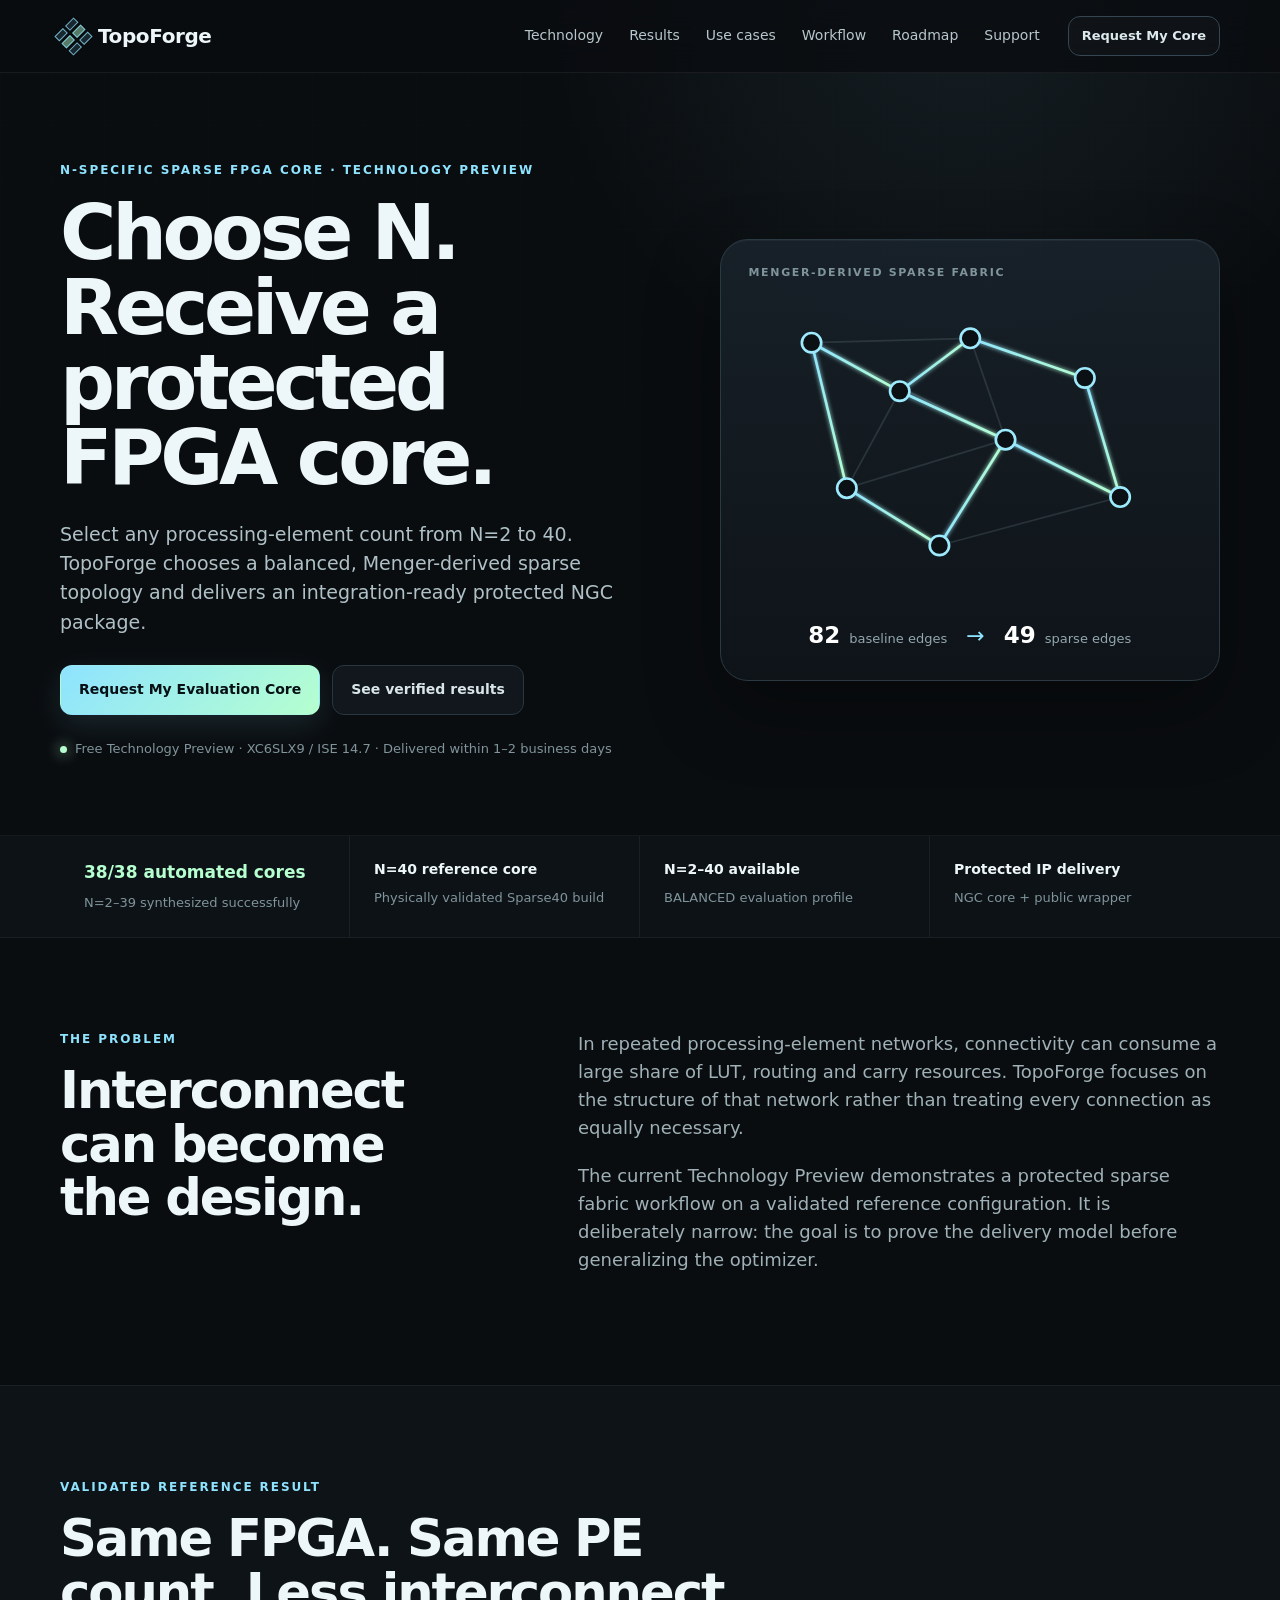
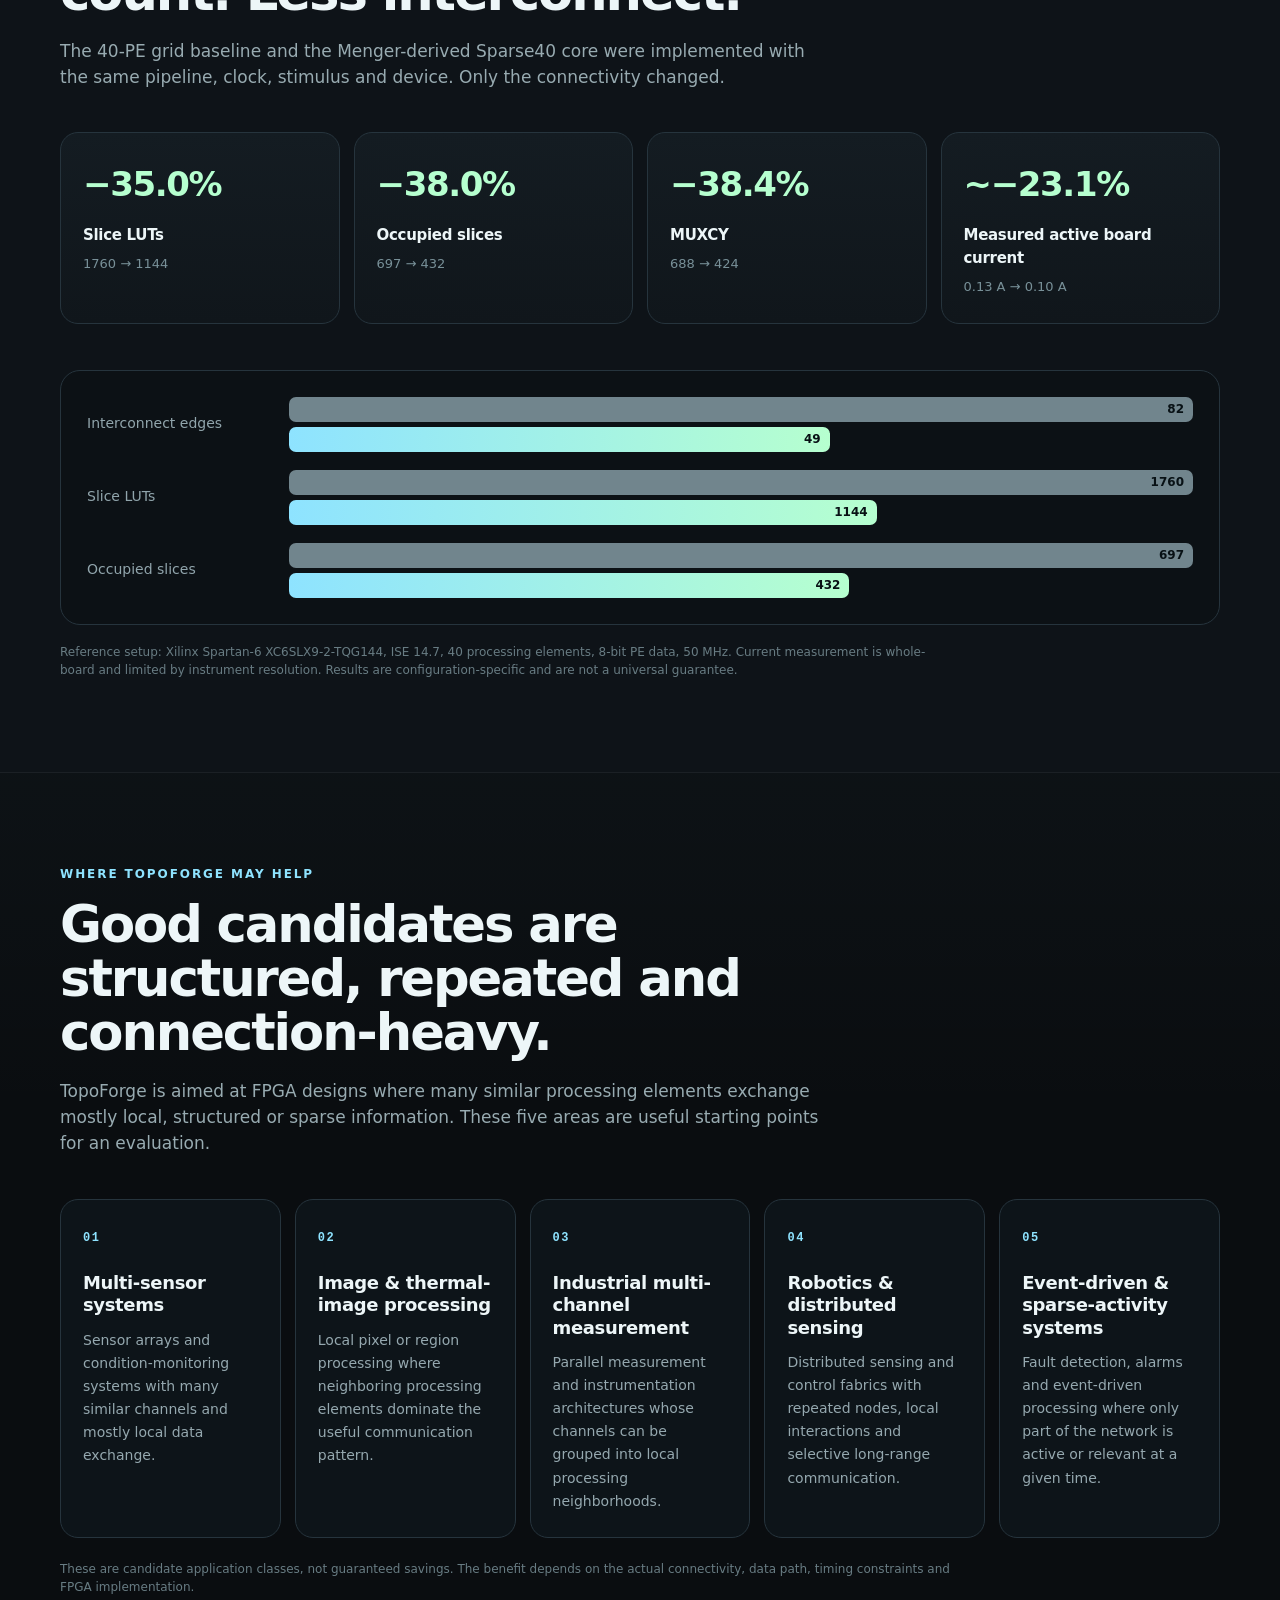
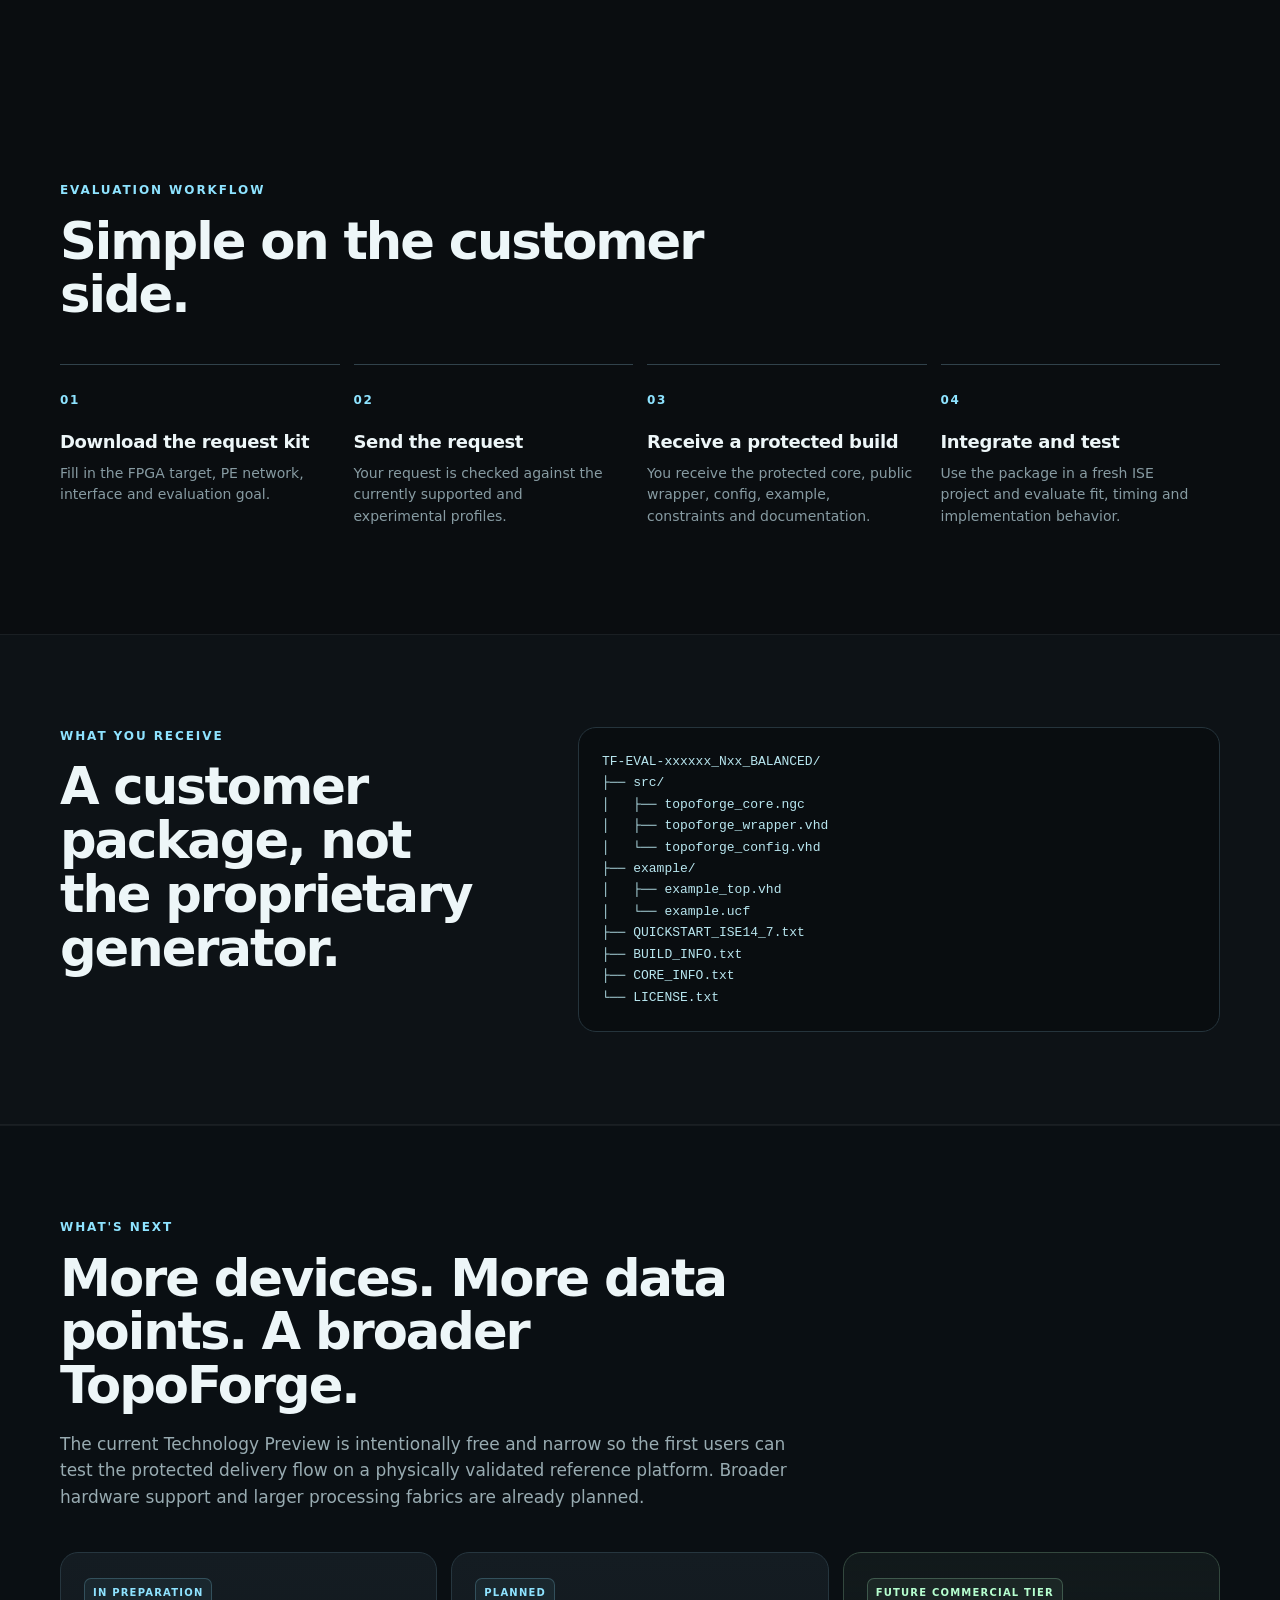
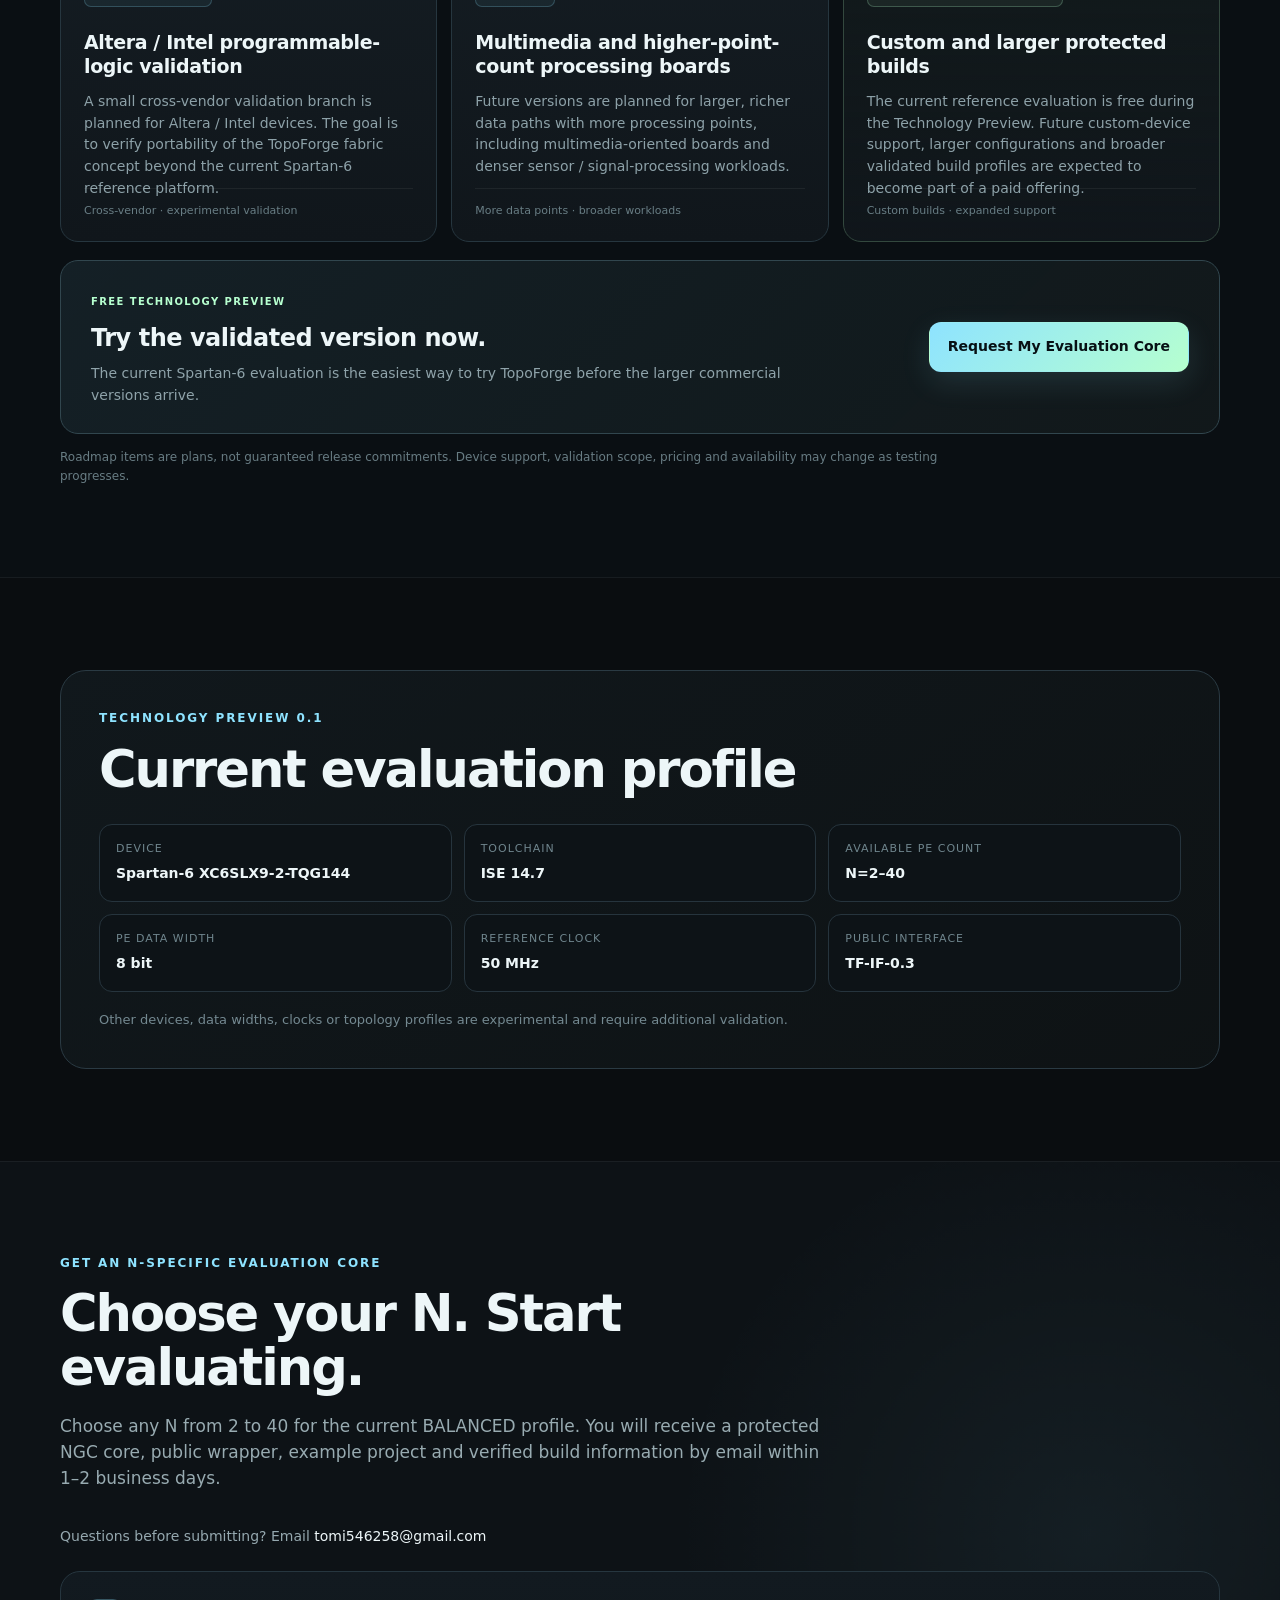
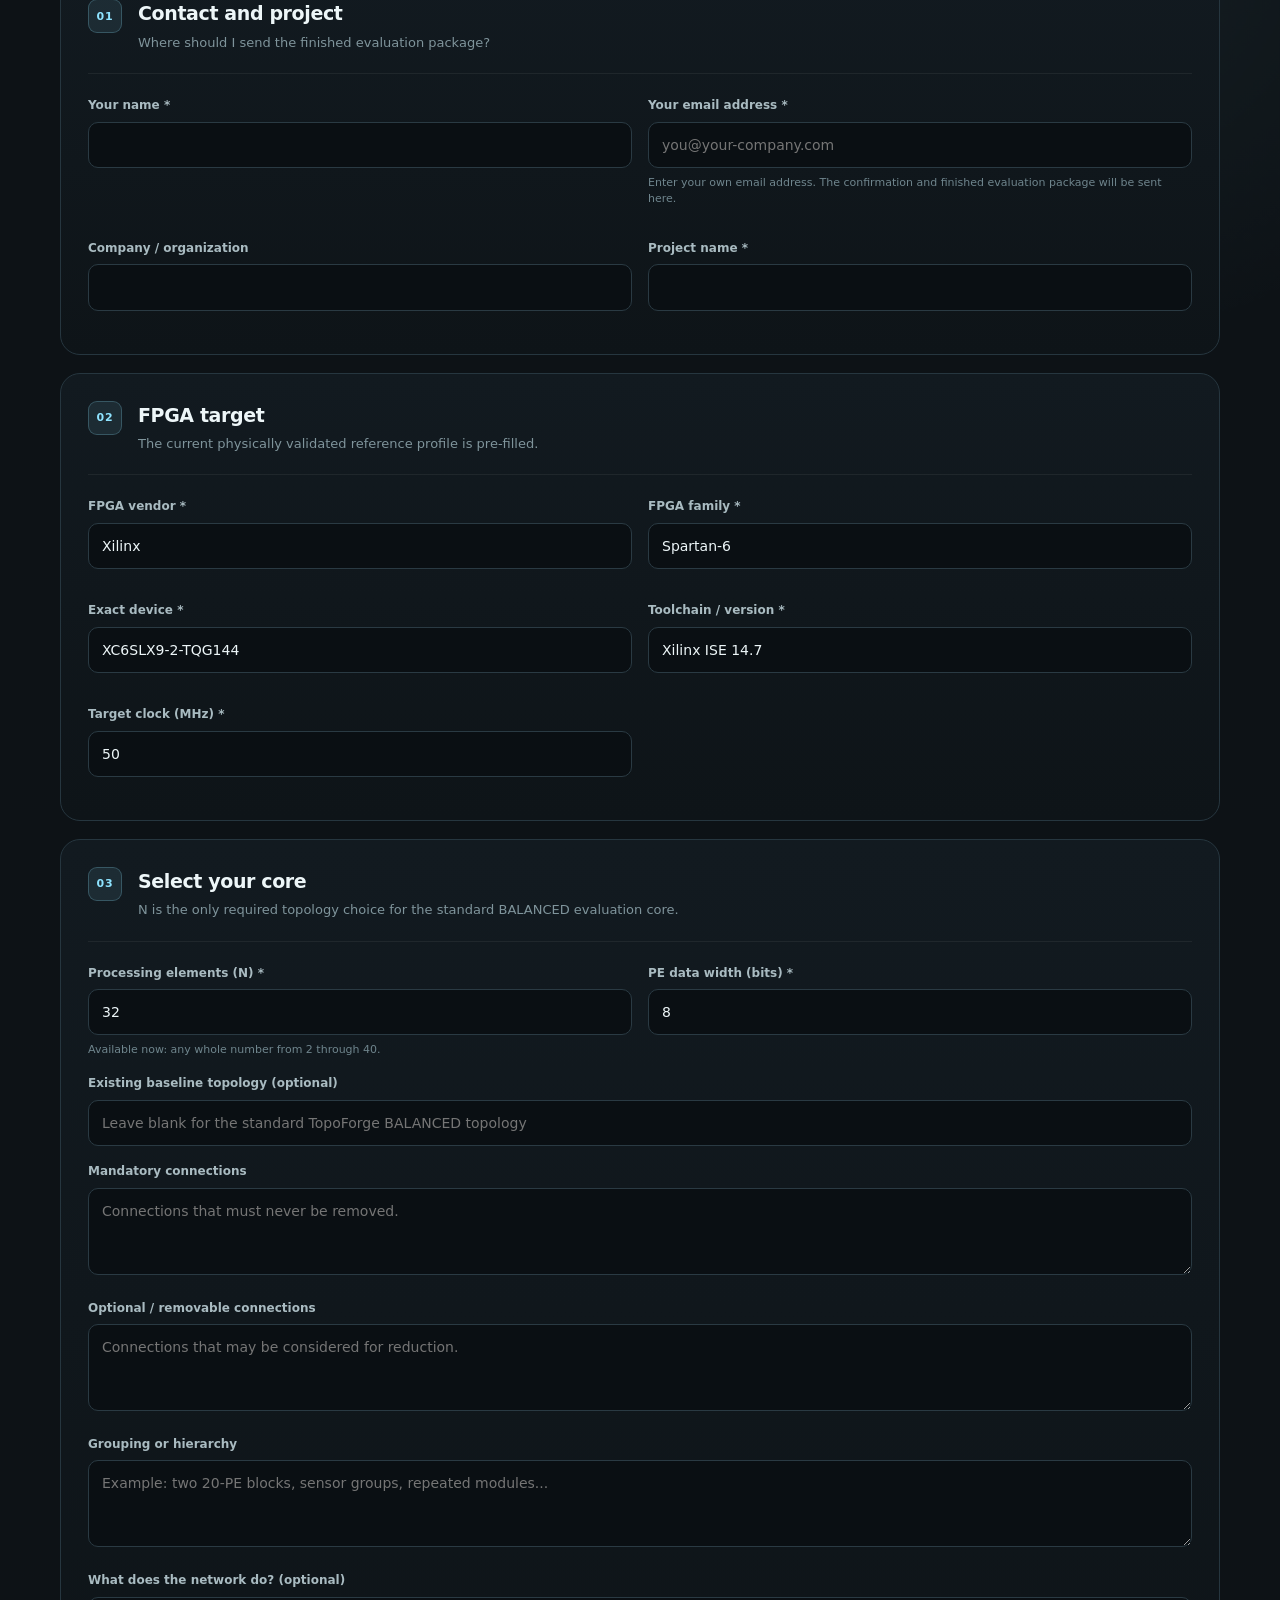
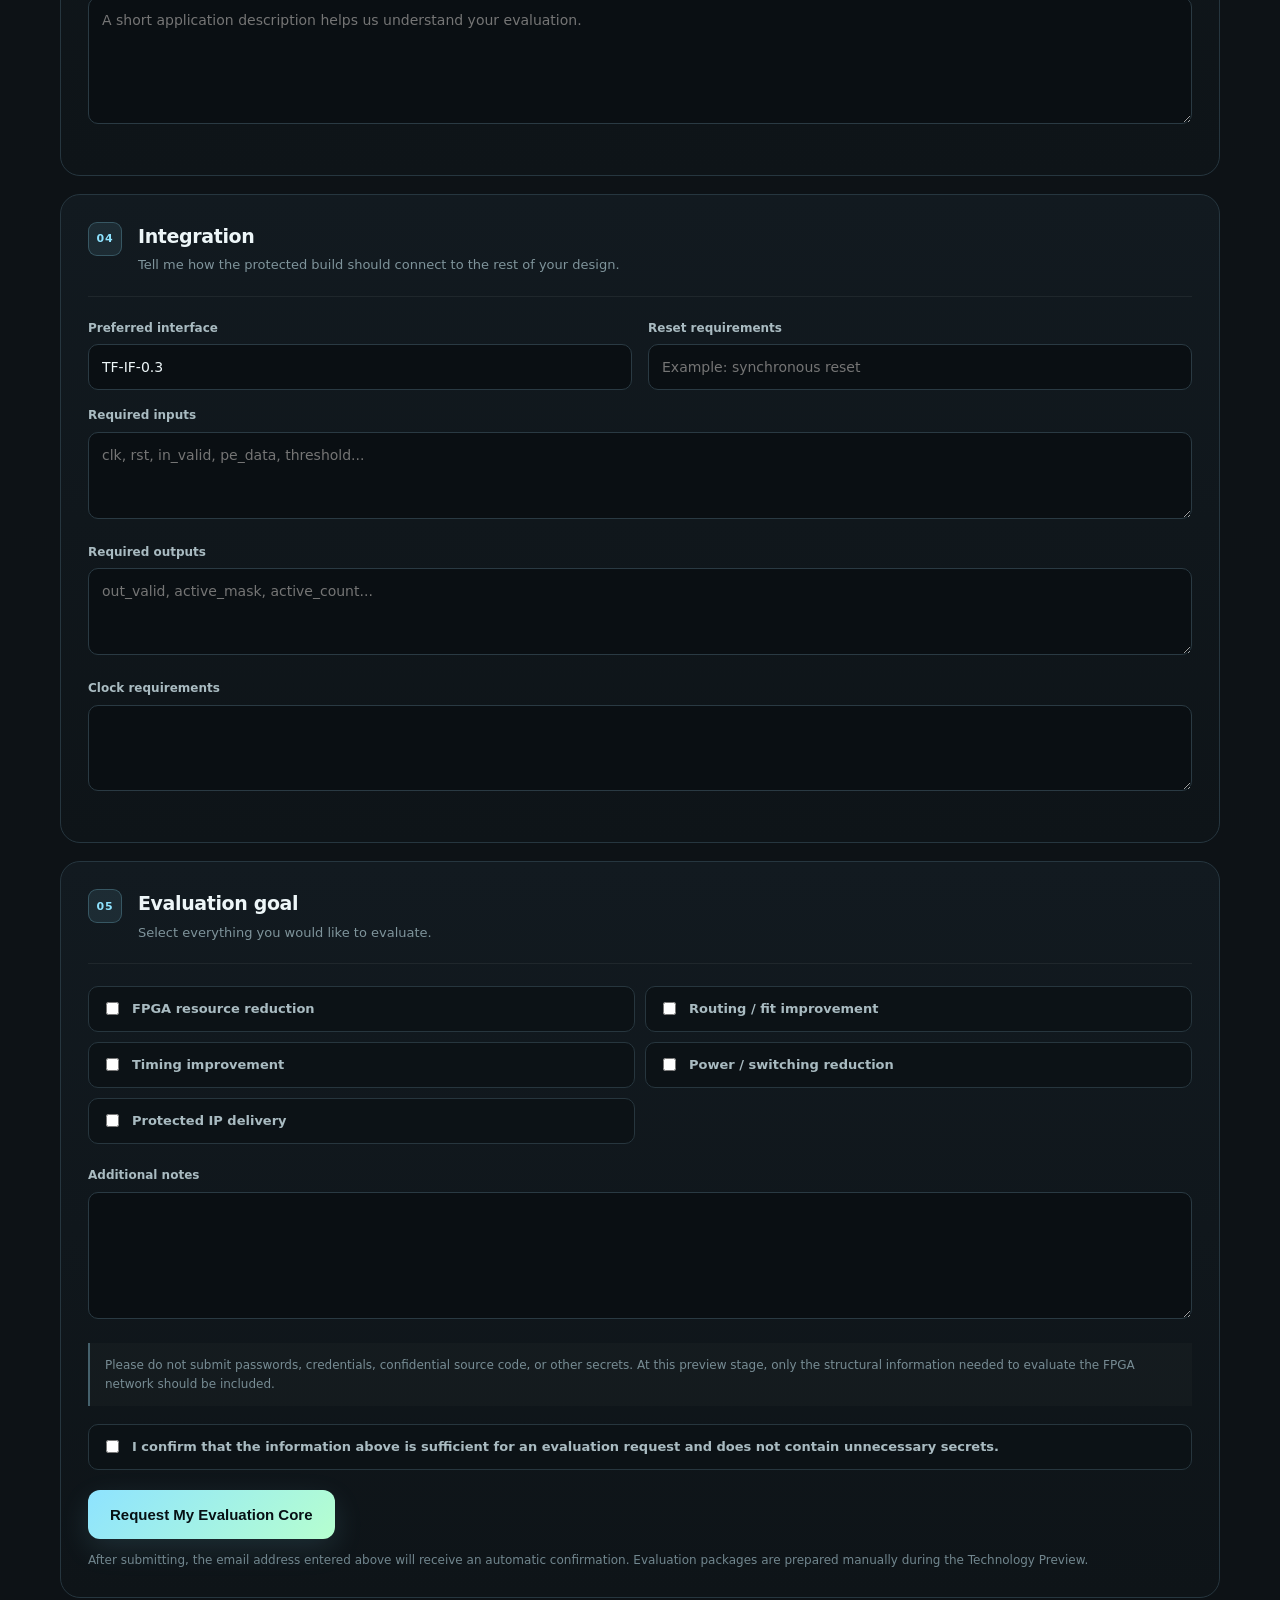
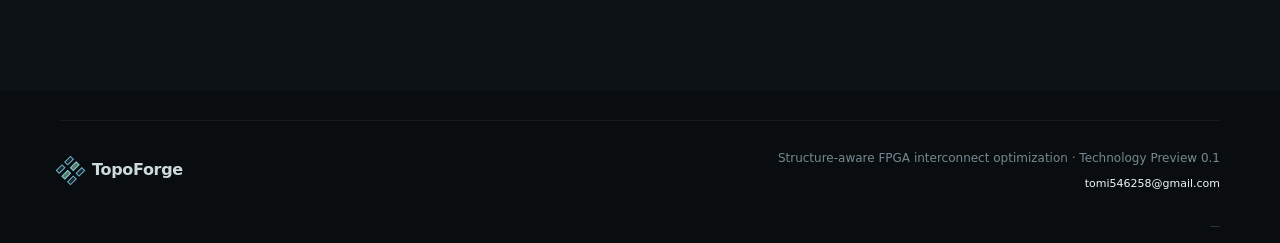
==== commit 0bbea603: "Add files via upload" ====
--- a/index.html
+++ b/index.html
@@ -3,13 +3,13 @@
 <head>
   <meta charset="utf-8">
   <meta name="viewport" content="width=device-width, initial-scale=1">
-  <meta name="description" content="Choose N=2–39 and receive a protected, integration-ready TopoForge sparse FPGA evaluation core for Xilinx Spartan-6 and ISE 14.7.">
+  <meta name="description" content="Choose N=2–40 and receive a protected, integration-ready TopoForge sparse FPGA evaluation core for Xilinx Spartan-6 and ISE 14.7.">
   <meta property="og:title" content="TopoForge — N-Specific Sparse FPGA Cores">
-  <meta property="og:description" content="Choose N=2–39. Receive a protected NGC core, wrapper, example project and verified build information.">
+  <meta property="og:description" content="Choose N=2–40. Receive a protected NGC core, wrapper, example project and verified build information.">
   <meta property="og:type" content="website">
-  <meta property="og:url" content="https://tomi546258-dev.github.io/topoforge-web/">
+  <meta property="og:url" content="https://tomi546258-dev.github.io/">
   <meta name="twitter:card" content="summary">
-  <link rel="canonical" href="https://tomi546258-dev.github.io/topoforge-web/">
+  <link rel="canonical" href="https://tomi546258-dev.github.io/">
   <title>TopoForge — N-Specific Sparse FPGA Cores</title>
   <link rel="stylesheet" href="styles.css">
 </head>
@@ -42,7 +42,7 @@
           <div class="eyebrow">N-SPECIFIC SPARSE FPGA CORE · TECHNOLOGY PREVIEW</div>
           <h1>Choose N. Receive a protected FPGA core.</h1>
           <p class="hero-lead">
-            Select any processing-element count from N=2 to 39. TopoForge chooses a balanced,
+            Select any processing-element count from N=2 to 40. TopoForge chooses a balanced,
             Menger-derived sparse topology and delivers an integration-ready protected NGC package.
           </p>
           <div class="hero-actions">
@@ -122,10 +122,10 @@
 
     <section class="strip">
       <div class="wrap strip-grid" aria-label="TopoForge evaluation proof">
-        <div class="proof-primary"><strong>38/38 cores synthesized</strong><span>N-specific protected builds</span></div>
-        <div><strong>N=2–39 ready</strong><span>BALANCED topology profile</span></div>
+        <div class="proof-primary"><strong>38/38 automated cores</strong><span>N=2–39 synthesized successfully</span></div>
+        <div><strong>N=40 reference core</strong><span>Physically validated Sparse40 build</span></div>
+        <div><strong>N=2–40 available</strong><span>BALANCED evaluation profile</span></div>
         <div><strong>Protected IP delivery</strong><span>NGC core + public wrapper</span></div>
-        <div><strong>Fixed reference target</strong><span>XC6SLX9 · Xilinx ISE 14.7</span></div>
       </div>
     </section>
 
@@ -393,7 +393,7 @@
         <div class="profile-grid">
           <div><span>Device</span><strong>Spartan-6 XC6SLX9-2-TQG144</strong></div>
           <div><span>Toolchain</span><strong>ISE 14.7</strong></div>
-          <div><span>Available PE count</span><strong>N=2–39</strong></div>
+          <div><span>Available PE count</span><strong>N=2–40</strong></div>
           <div><span>PE data width</span><strong>8 bit</strong></div>
           <div><span>Reference clock</span><strong>50 MHz</strong></div>
           <div><span>Public interface</span><strong>TF-IF-0.3</strong></div>
@@ -410,7 +410,7 @@
           <div class="eyebrow">GET AN N-SPECIFIC EVALUATION CORE</div>
           <h2>Choose your N. Start evaluating.</h2>
           <p>
-            Choose any N from 2 to 39 for the current BALANCED profile. You will receive a protected
+            Choose any N from 2 to 40 for the current BALANCED profile. You will receive a protected
             NGC core, public wrapper, example project and verified build information by email within
             1–2 business days.
           </p>
@@ -425,8 +425,8 @@
           action="https://formsubmit.co/tomi546258@gmail.com"
           method="POST"
         >
-          <input type="hidden" name="_url" value="https://tomi546258-dev.github.io/topoforge-web/">
-          <input type="hidden" name="_next" value="https://tomi546258-dev.github.io/topoforge-web/thanks.html">
+          <input type="hidden" name="_url" value="https://tomi546258-dev.github.io/">
+          <input type="hidden" name="_next" value="https://tomi546258-dev.github.io/thanks.html">
           <input type="hidden" name="_subject" value="New TopoForge Evaluation Request">
           <input type="hidden" name="_template" value="table">
           <input
@@ -525,8 +525,8 @@
             <div class="form-grid two">
               <label>
                 <span>Processing elements (N) *</span>
-                <input type="number" name="PE count" value="32" min="2" max="39" required>
-                <small class="field-help">Available now: any whole number from 2 through 39.</small>
+                <input type="number" name="PE count" value="32" min="2" max="40" required>
+                <small class="field-help">Available now: any whole number from 2 through 40.</small>
               </label>
 
               <label>
@@ -685,7 +685,7 @@
       const target = document.getElementById('visitor-count');
       if (!target) return;
 
-      const path = '/topoforge-web/';
+      const path = '/';
       const endpoint =
         'https://topoforge.goatcounter.com/counter/' +
         encodeURIComponent(path) +
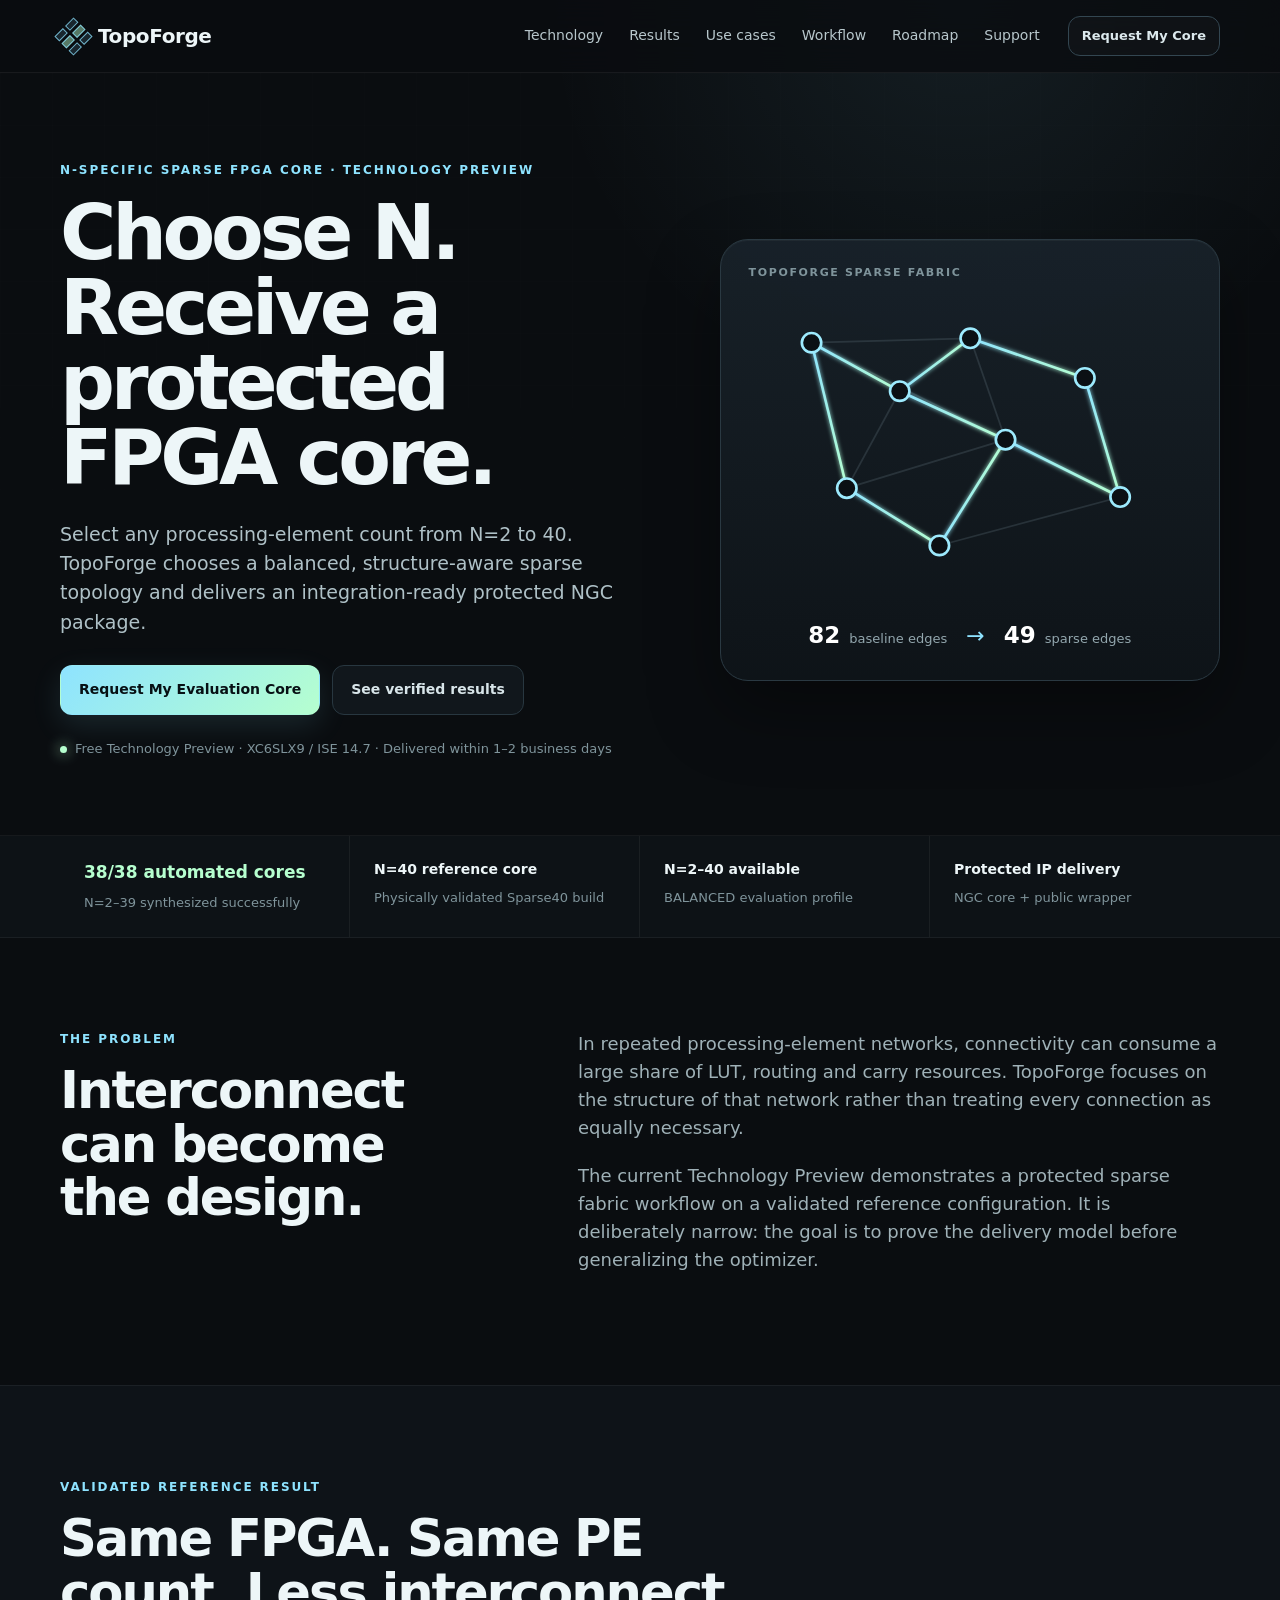
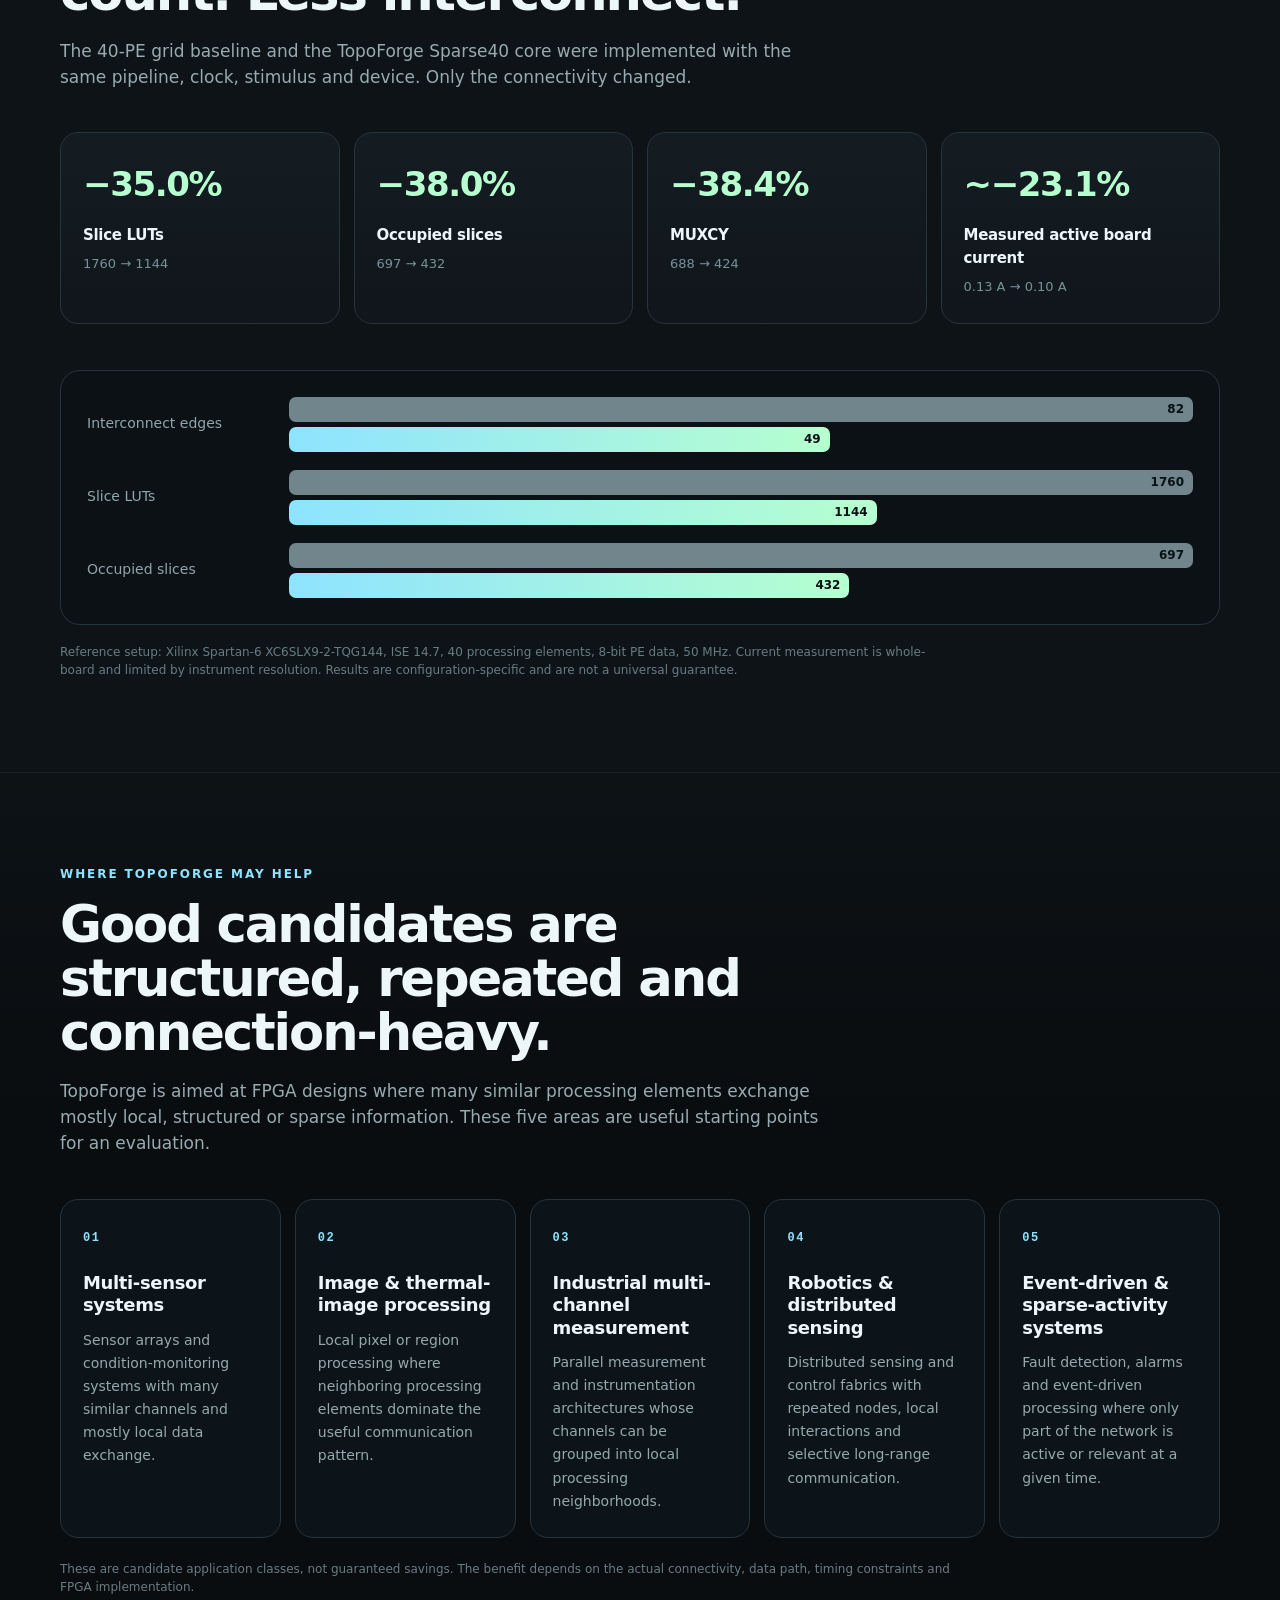
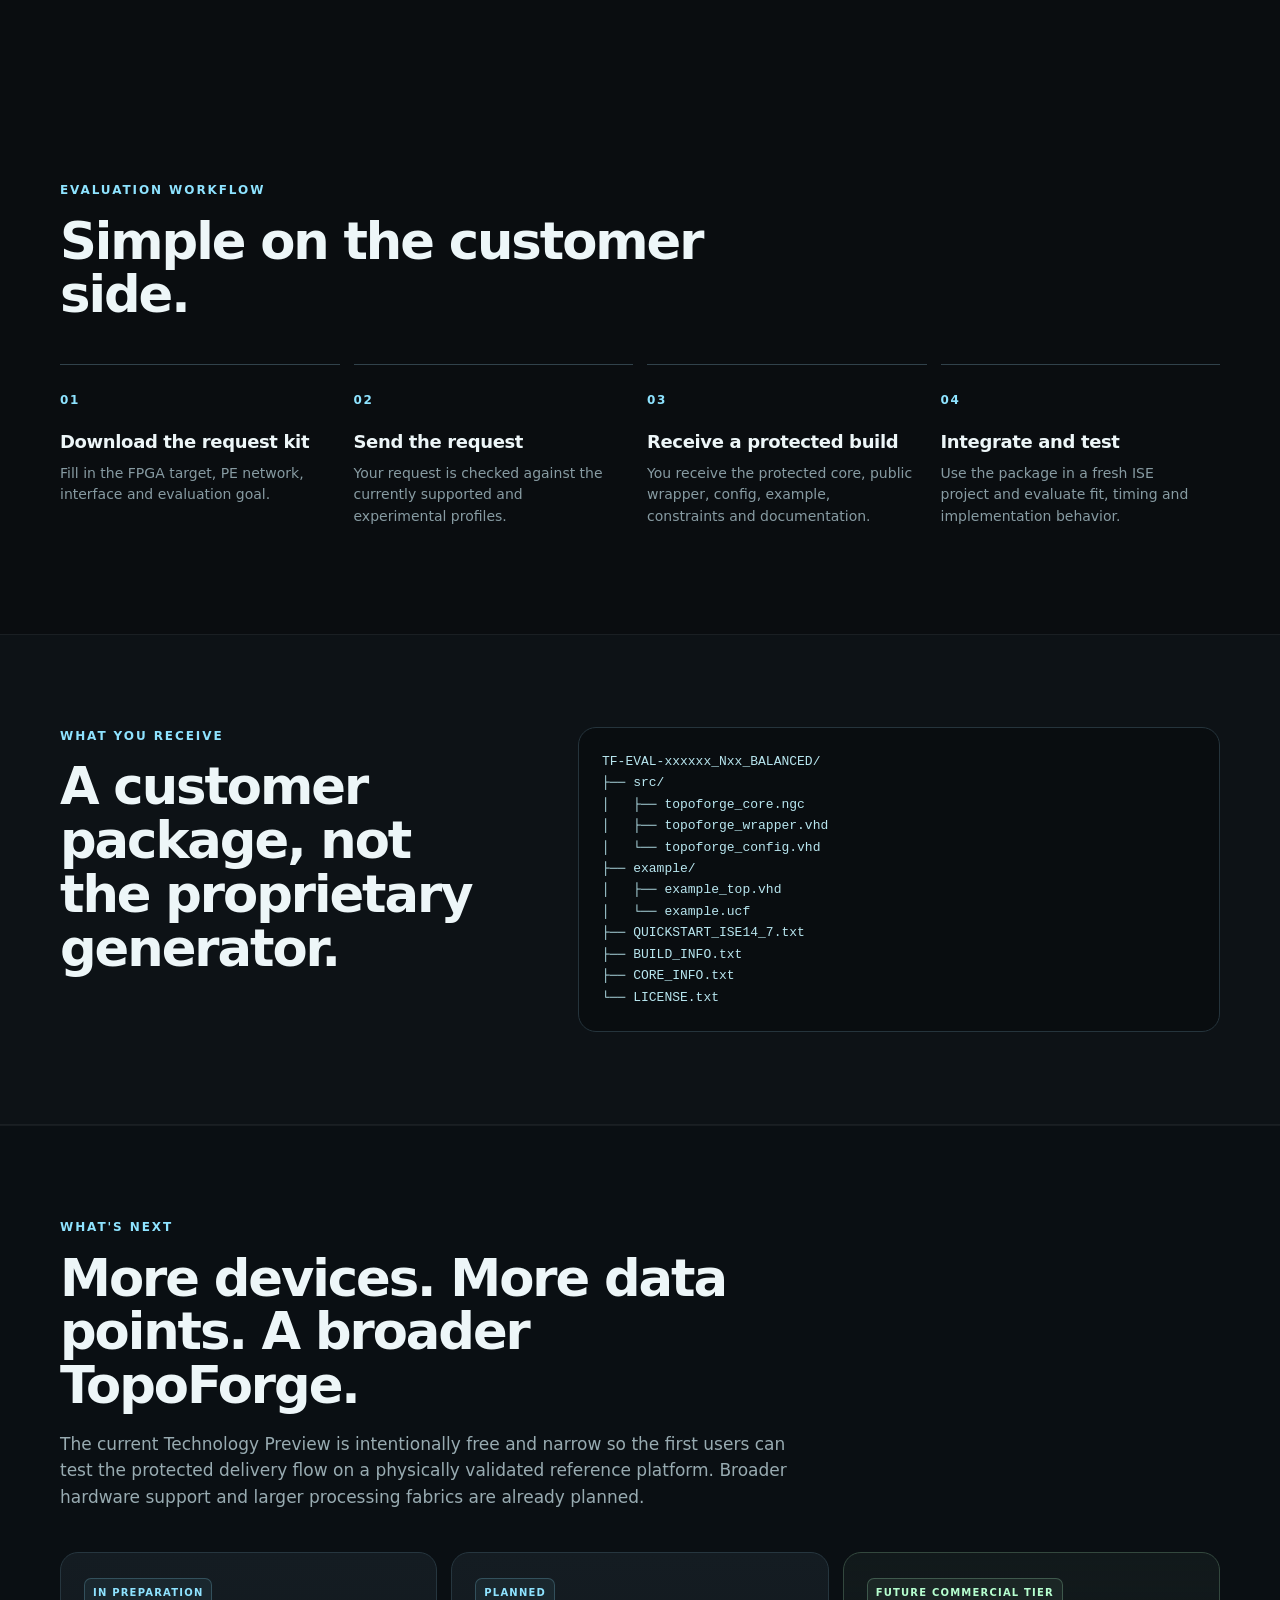
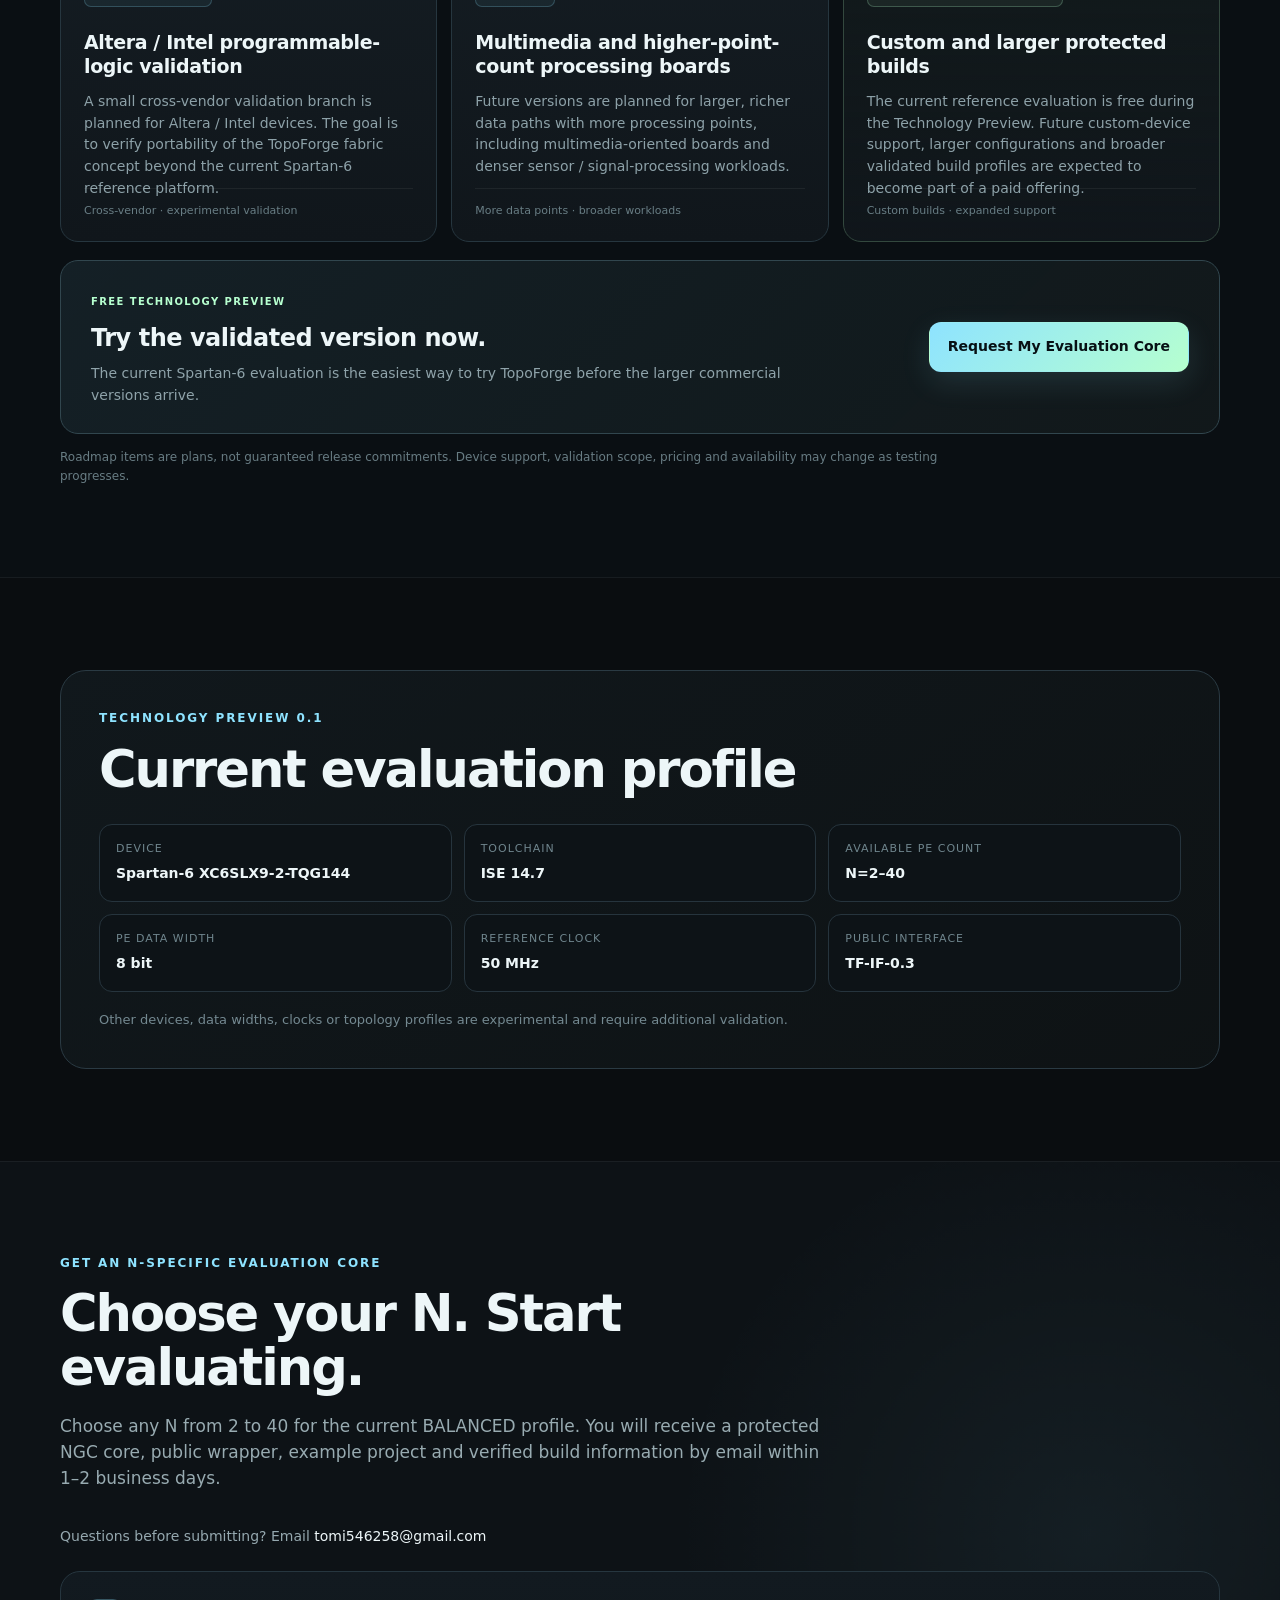
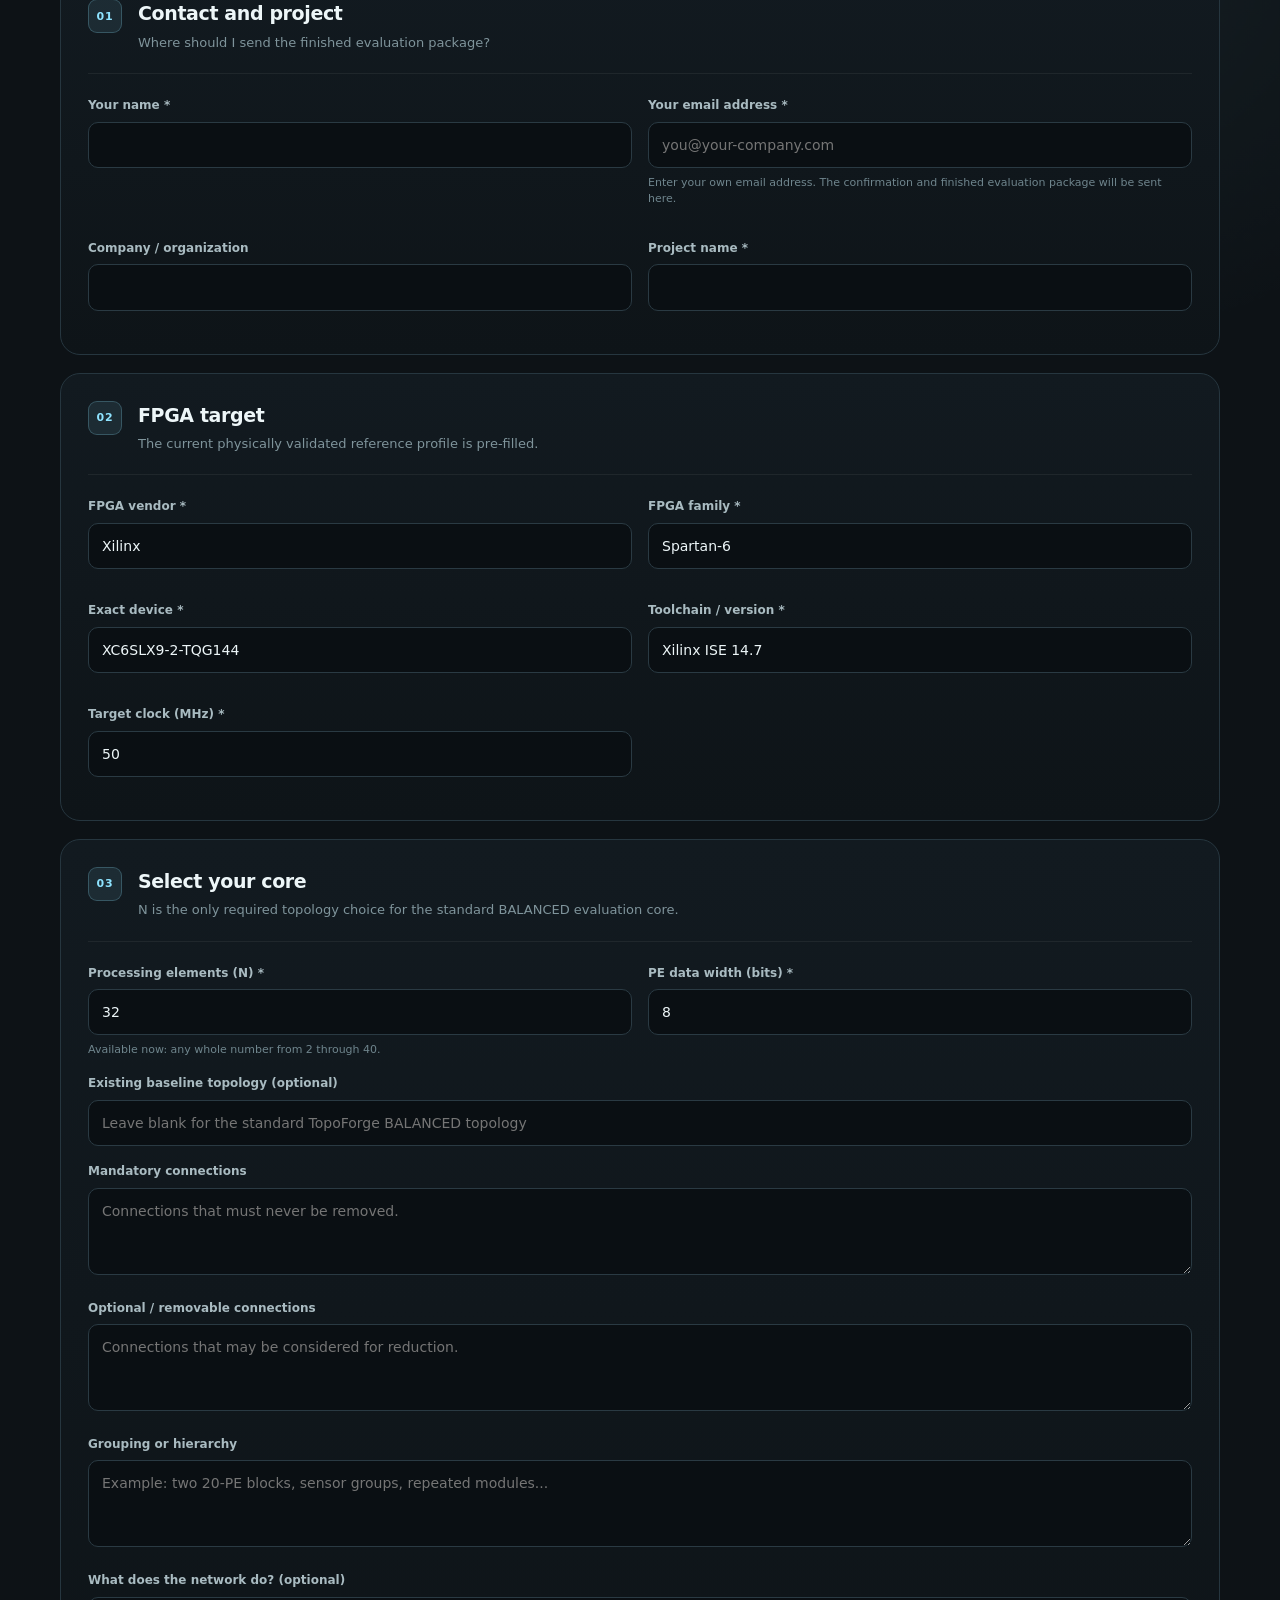
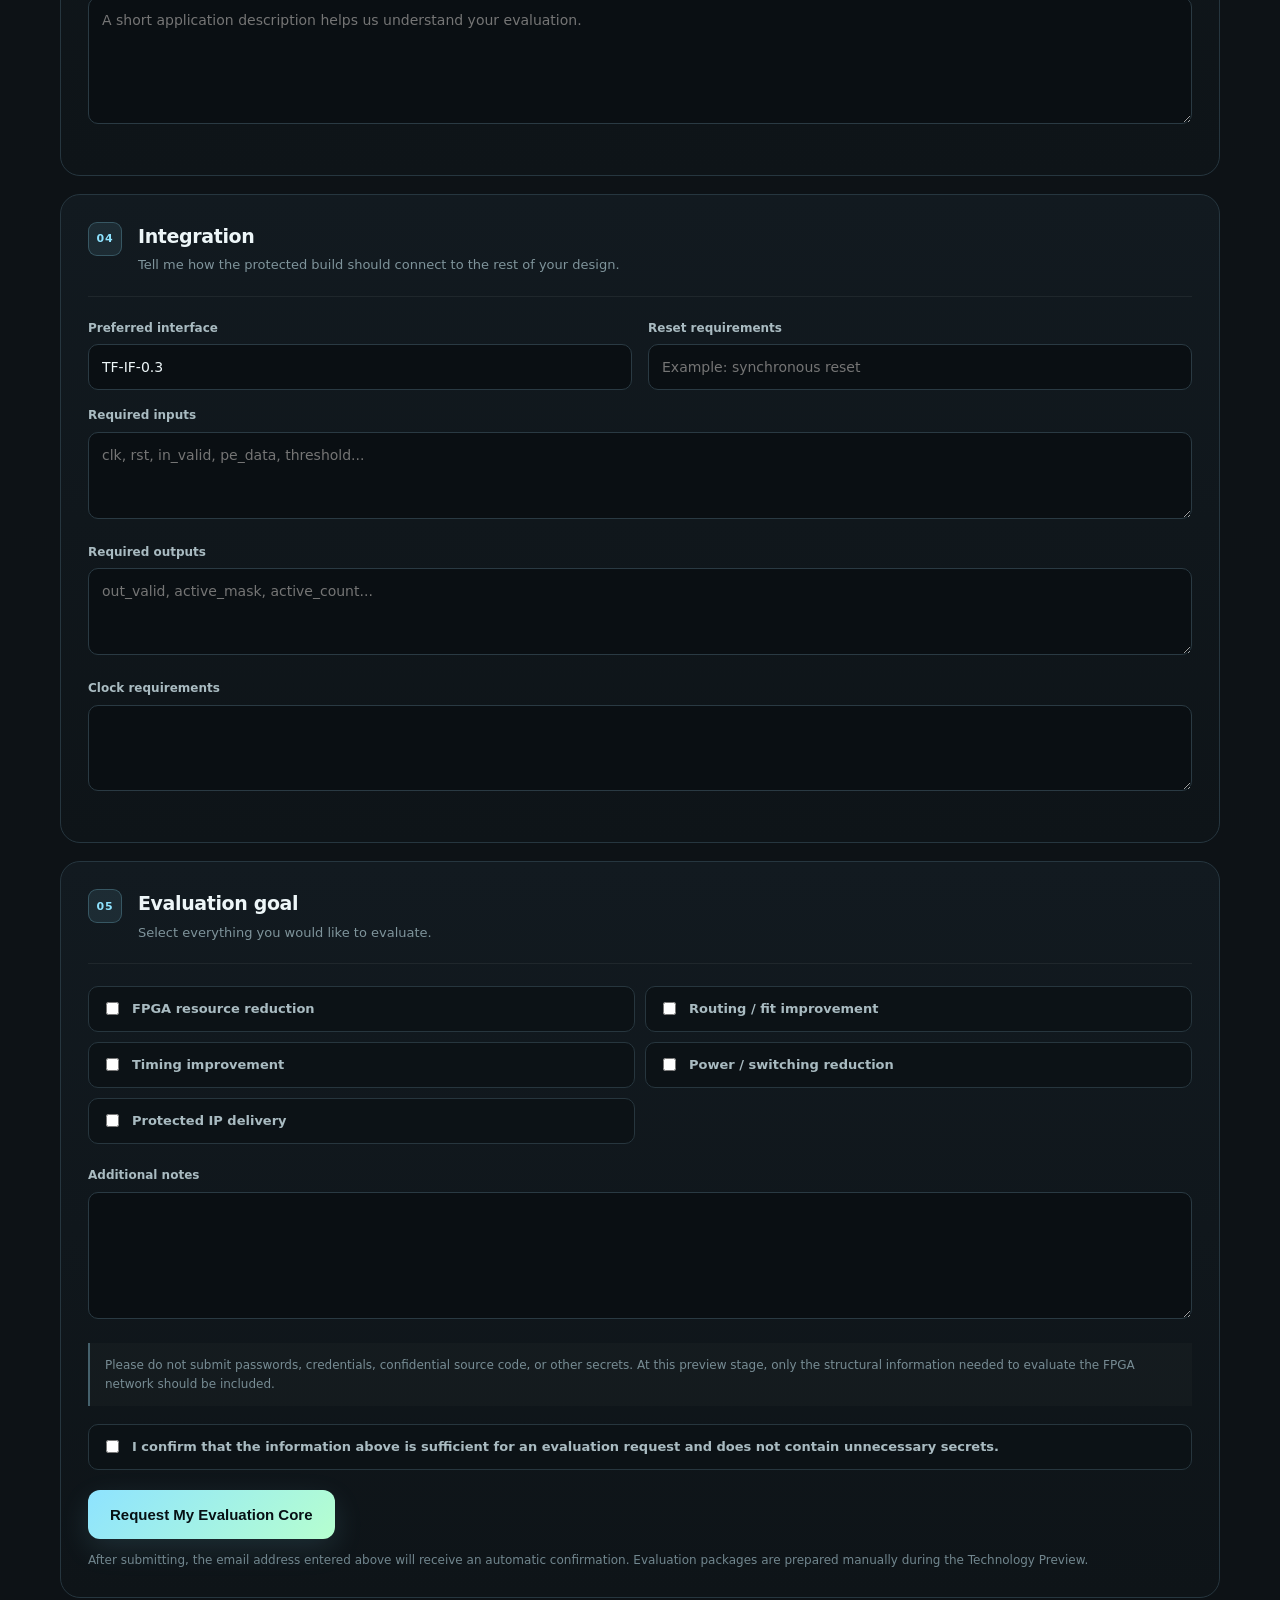
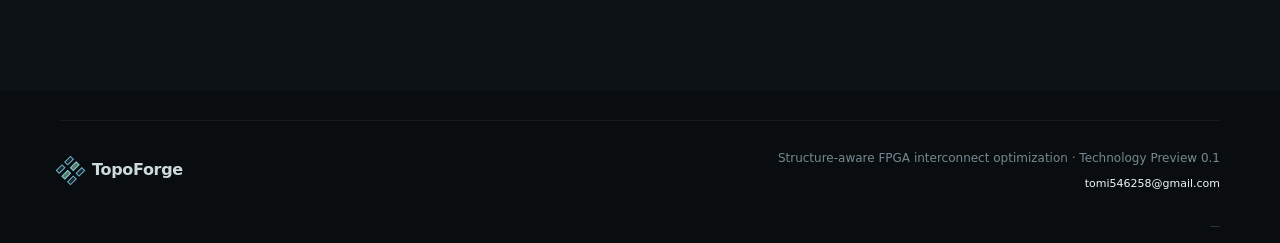
==== commit 0fb246a8: "Add files via upload" ====
--- a/index.html
+++ b/index.html
@@ -43,7 +43,7 @@
           <h1>Choose N. Receive a protected FPGA core.</h1>
           <p class="hero-lead">
             Select any processing-element count from N=2 to 40. TopoForge chooses a balanced,
-            Menger-derived sparse topology and delivers an integration-ready protected NGC package.
+            structure-aware sparse topology and delivers an integration-ready protected NGC package.
           </p>
           <div class="hero-actions">
             <a class="btn btn-primary" href="#request">Request My Evaluation Core</a>
@@ -56,7 +56,7 @@
         </div>
 
         <div class="network-card" aria-label="Illustrative sparse network diagram">
-          <div class="network-label">MENGER-DERIVED SPARSE FABRIC</div>
+          <div class="network-label">TOPOFORGE SPARSE FABRIC</div>
           <svg viewBox="0 0 520 380" role="img" aria-label="Dense and sparse network comparison">
             <defs>
               <linearGradient id="g" x1="0" x2="1">
@@ -156,7 +156,7 @@
           <div class="eyebrow">VALIDATED REFERENCE RESULT</div>
           <h2>Same FPGA. Same PE count. Less interconnect.</h2>
           <p>
-            The 40-PE grid baseline and the Menger-derived Sparse40 core were implemented with the
+            The 40-PE grid baseline and the TopoForge Sparse40 core were implemented with the
             same pipeline, clock, stimulus and device. Only the connectivity changed.
           </p>
         </div>
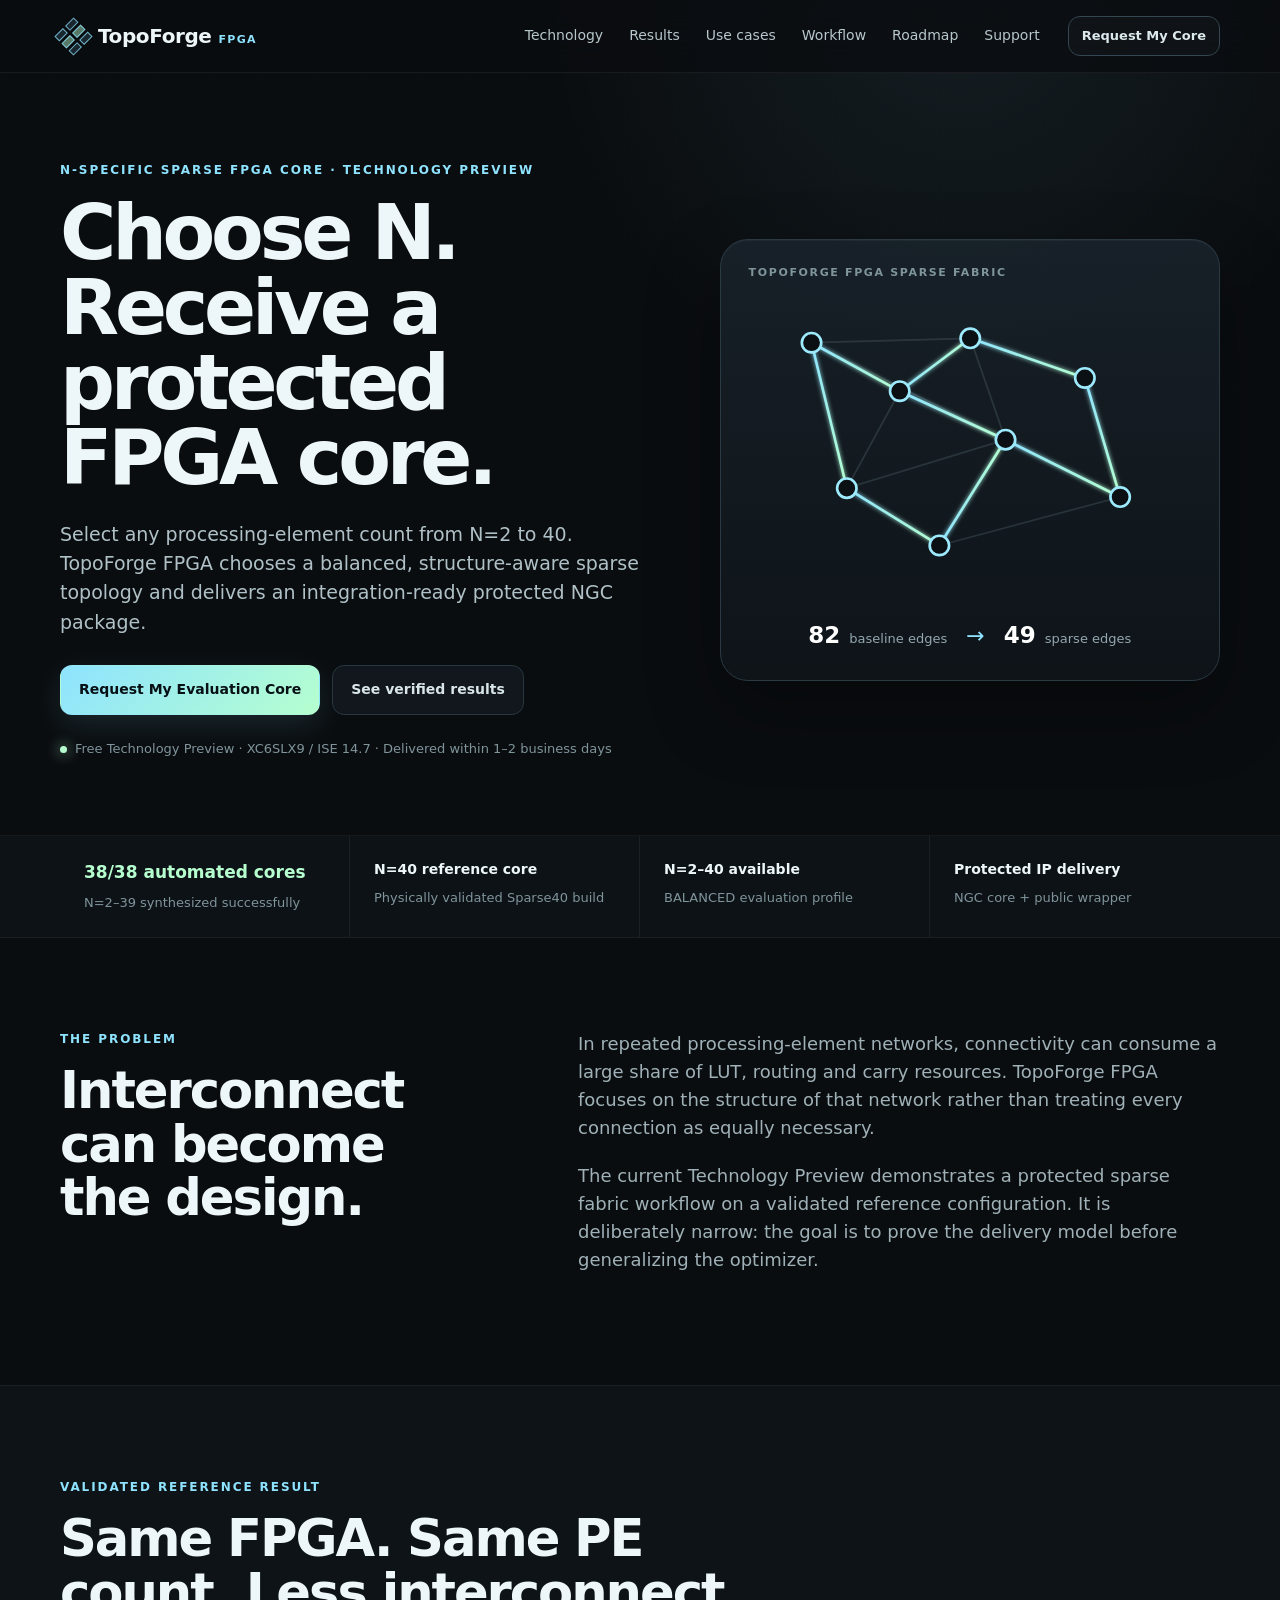
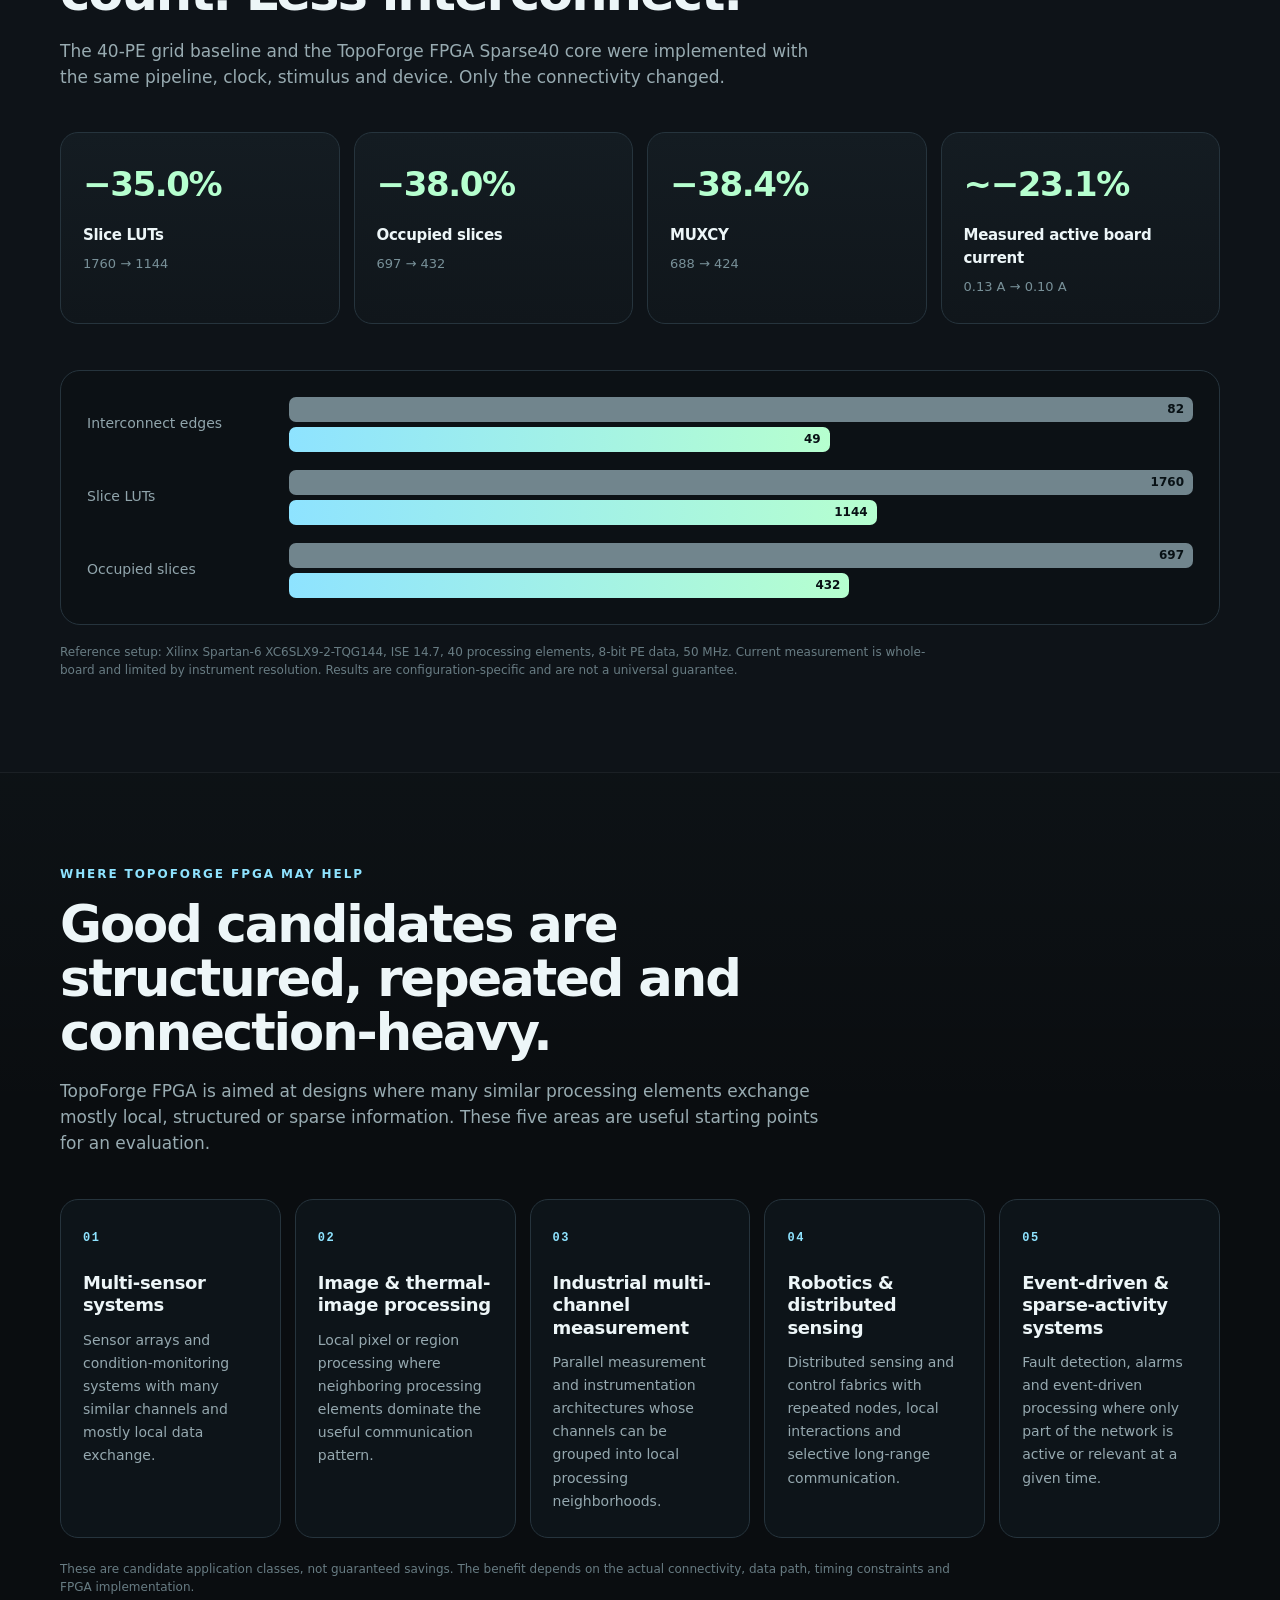
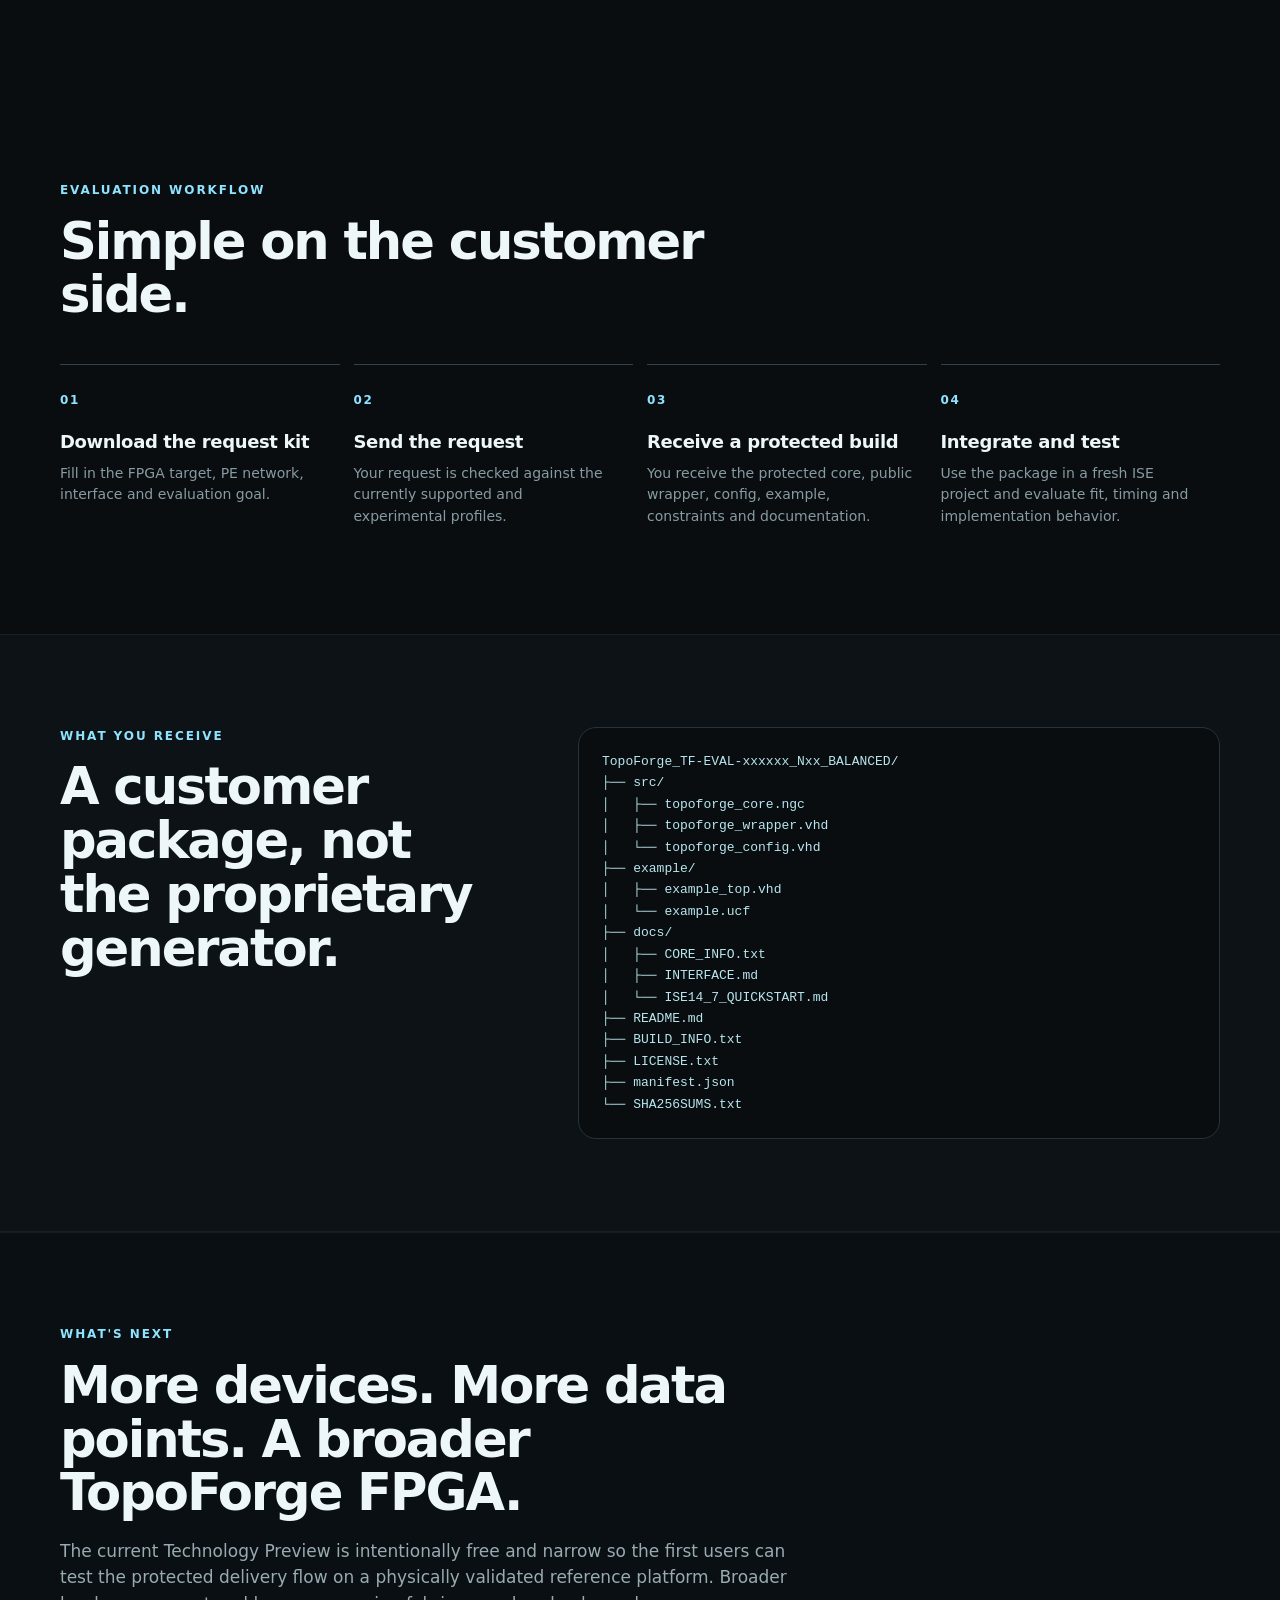
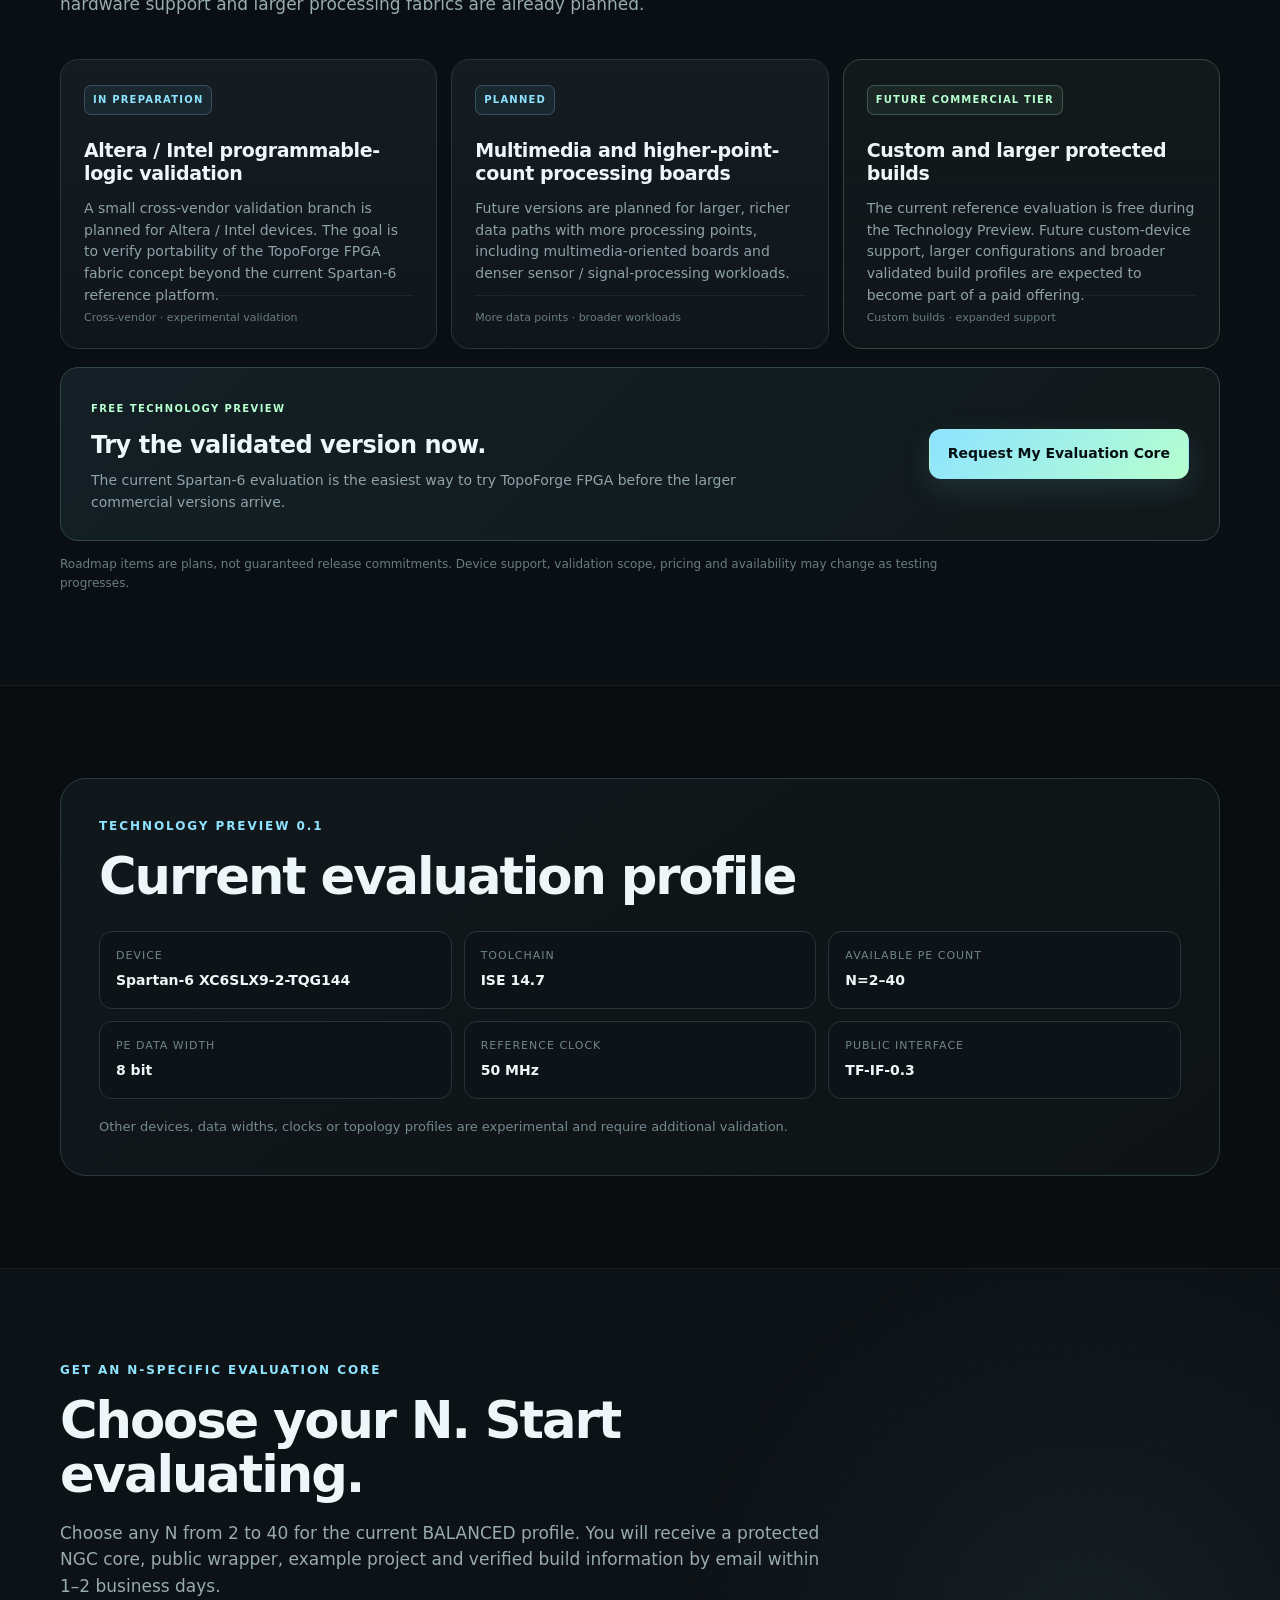
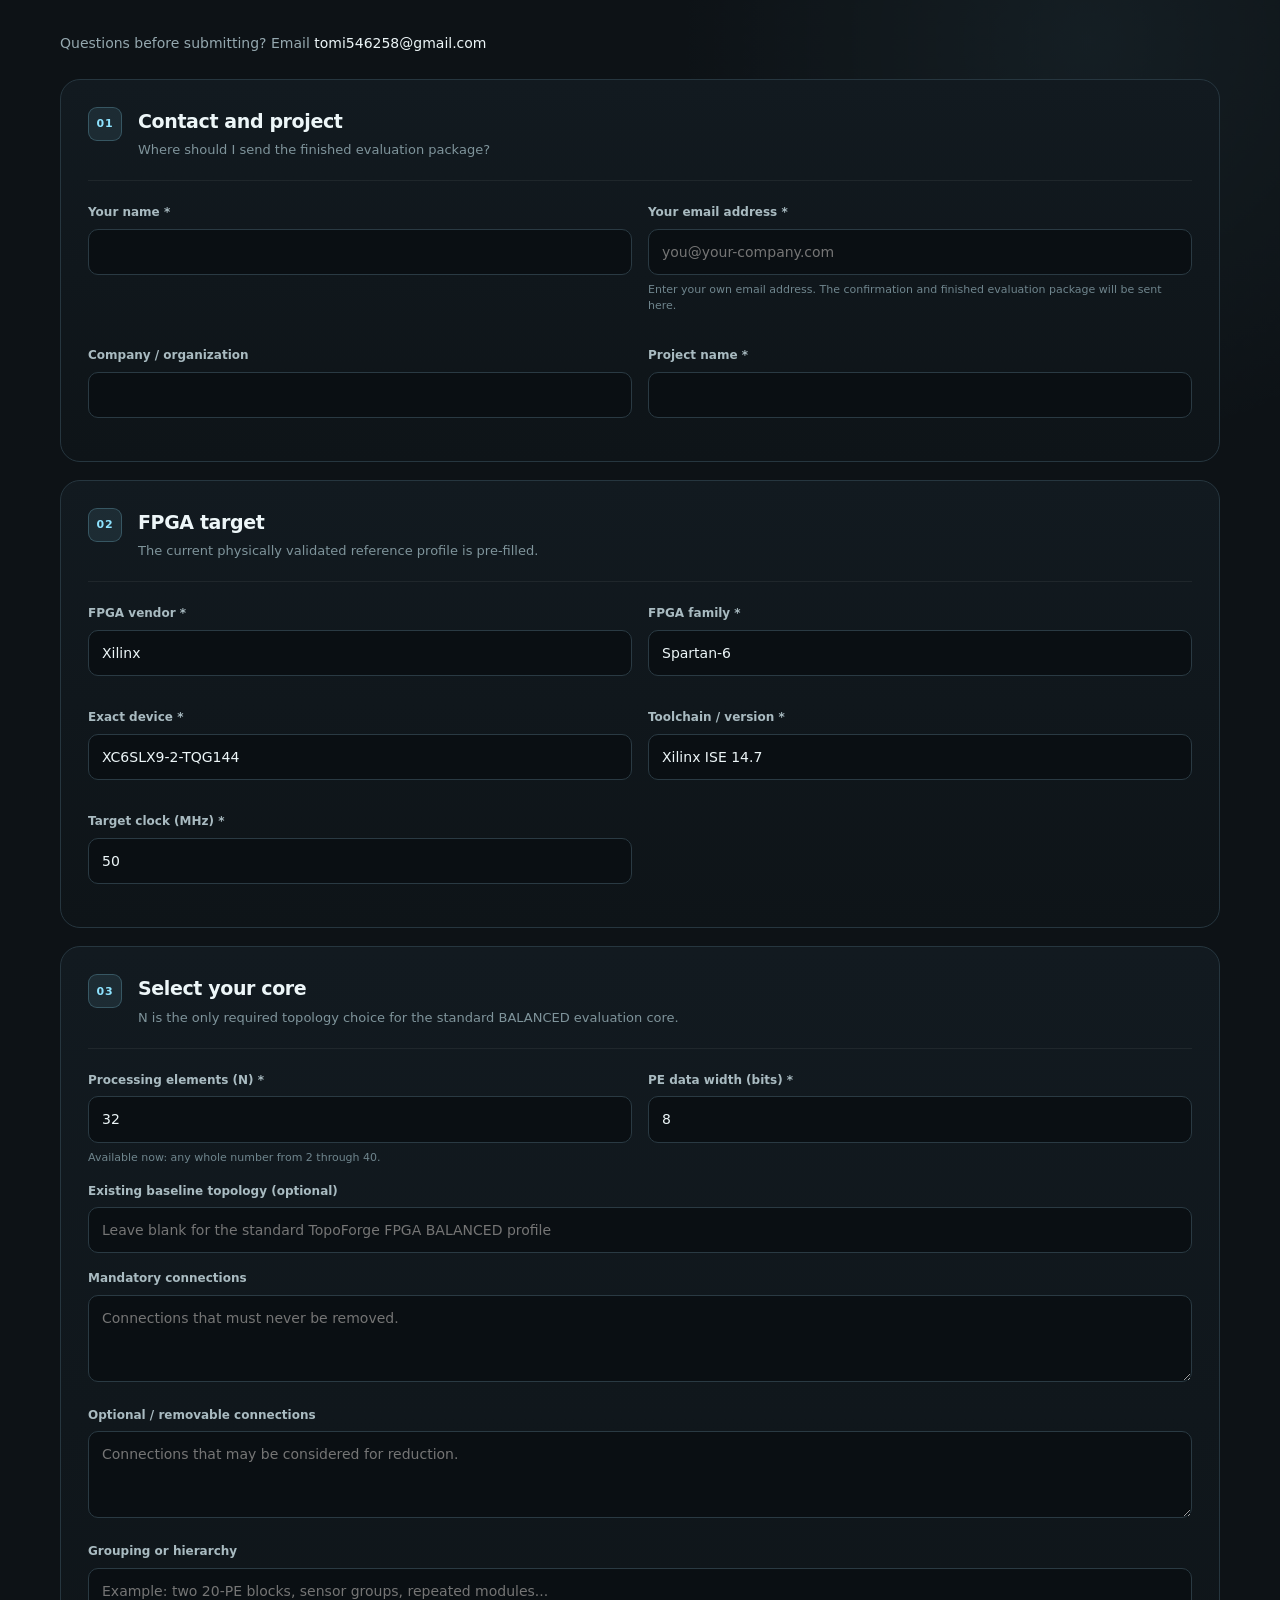
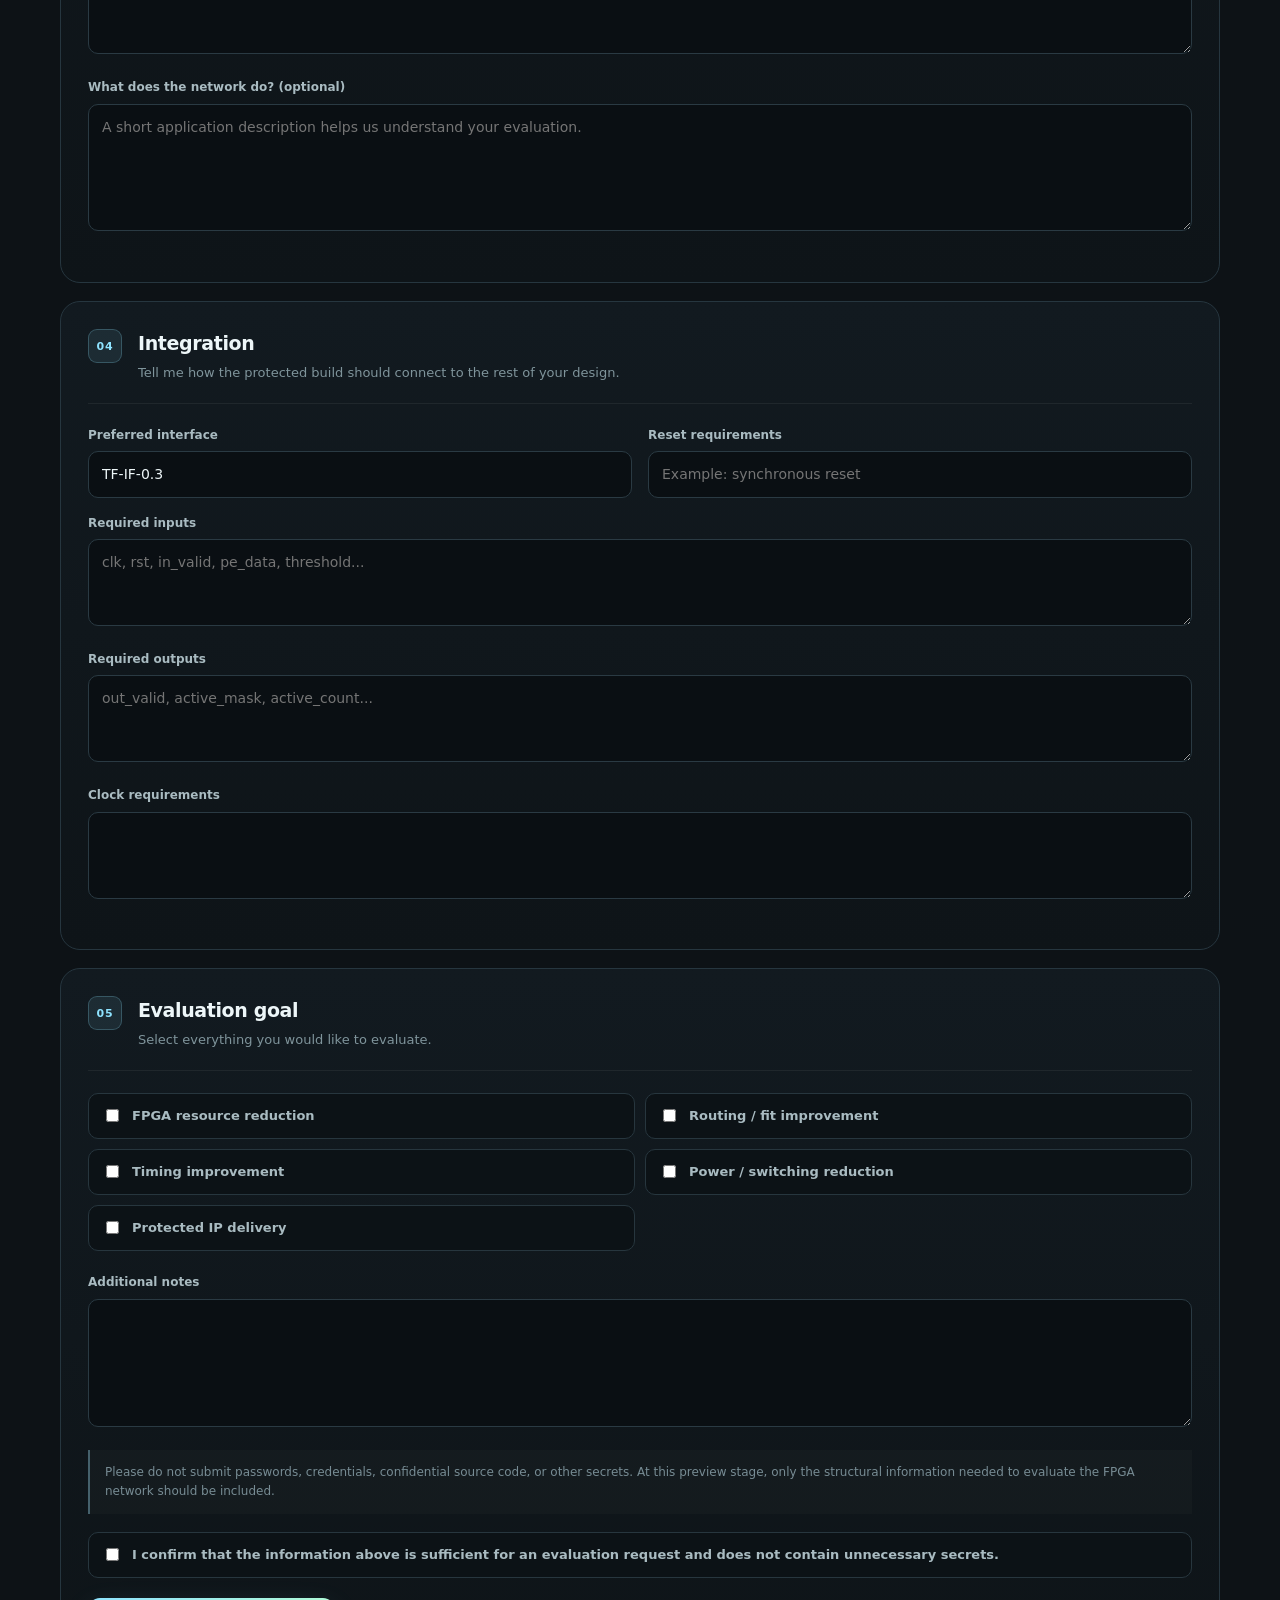
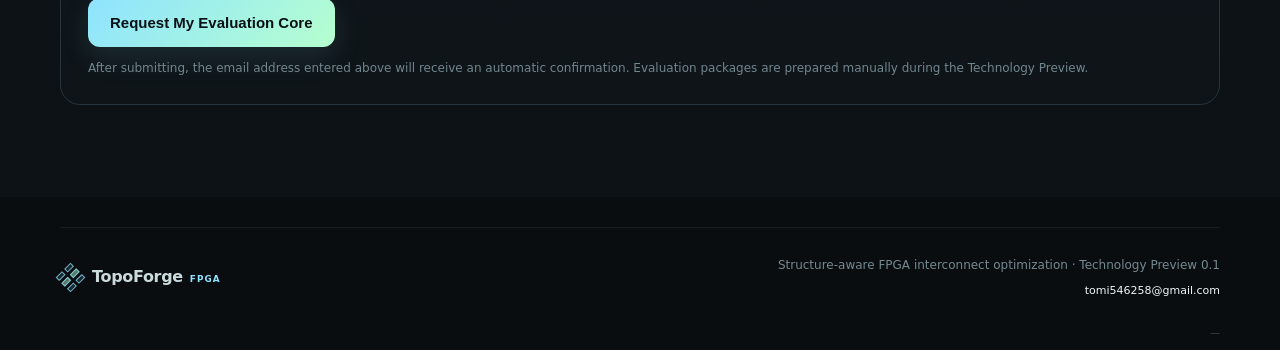
==== commit fa778b1a: "Add files via upload" ====
--- a/index.html
+++ b/index.html
@@ -3,24 +3,37 @@
 <head>
   <meta charset="utf-8">
   <meta name="viewport" content="width=device-width, initial-scale=1">
-  <meta name="description" content="Choose N=2–40 and receive a protected, integration-ready TopoForge sparse FPGA evaluation core for Xilinx Spartan-6 and ISE 14.7.">
-  <meta property="og:title" content="TopoForge — N-Specific Sparse FPGA Cores">
+  <meta name="description" content="Choose N=2–40 and receive a protected, integration-ready TopoForge FPGA sparse-core evaluation package for Xilinx Spartan-6 and ISE 14.7.">
+  <meta property="og:title" content="TopoForge FPGA — N-Specific Sparse Cores">
   <meta property="og:description" content="Choose N=2–40. Receive a protected NGC core, wrapper, example project and verified build information.">
   <meta property="og:type" content="website">
   <meta property="og:url" content="https://tomi546258-dev.github.io/">
+  <meta property="og:site_name" content="TopoForge FPGA">
   <meta name="twitter:card" content="summary">
+  <meta name="twitter:title" content="TopoForge FPGA — N-Specific Sparse Cores">
+  <meta name="twitter:description" content="Protected N-specific FPGA cores for Xilinx Spartan-6 and ISE 14.7.">
   <link rel="canonical" href="https://tomi546258-dev.github.io/">
-  <title>TopoForge — N-Specific Sparse FPGA Cores</title>
+  <title>TopoForge FPGA — N-Specific Sparse Cores</title>
   <link rel="stylesheet" href="styles.css">
+  <script type="application/ld+json">
+  {
+    "@context": "https://schema.org",
+    "@type": "Product",
+    "name": "TopoForge FPGA",
+    "description": "N-specific protected sparse FPGA cores for structure-aware interconnect optimization.",
+    "brand": {"@type": "Brand", "name": "TopoForge FPGA"},
+    "url": "https://tomi546258-dev.github.io/"
+  }
+  </script>
 </head>
 <body>
   <header class="site-header">
     <div class="wrap nav">
-      <a class="brand" href="#top" aria-label="TopoForge home">
+      <a class="brand" href="#top" aria-label="TopoForge FPGA home">
         <span class="brand-mark" aria-hidden="true">
           <i></i><i></i><i></i><i></i><i></i><i></i>
         </span>
-        <span>TopoForge</span>
+        <span class="brand-name">TopoForge <small>FPGA</small></span>
       </a>
       <nav class="nav-links" aria-label="Primary">
         <a href="#technology">Technology</a>
@@ -42,7 +55,7 @@
           <div class="eyebrow">N-SPECIFIC SPARSE FPGA CORE · TECHNOLOGY PREVIEW</div>
           <h1>Choose N. Receive a protected FPGA core.</h1>
           <p class="hero-lead">
-            Select any processing-element count from N=2 to 40. TopoForge chooses a balanced,
+            Select any processing-element count from N=2 to 40. TopoForge FPGA chooses a balanced,
             structure-aware sparse topology and delivers an integration-ready protected NGC package.
           </p>
           <div class="hero-actions">
@@ -56,7 +69,7 @@
         </div>
 
         <div class="network-card" aria-label="Illustrative sparse network diagram">
-          <div class="network-label">TOPOFORGE SPARSE FABRIC</div>
+          <div class="network-label">TOPOFORGE FPGA SPARSE FABRIC</div>
           <svg viewBox="0 0 520 380" role="img" aria-label="Dense and sparse network comparison">
             <defs>
               <linearGradient id="g" x1="0" x2="1">
@@ -121,7 +134,7 @@
     </section>
 
     <section class="strip">
-      <div class="wrap strip-grid" aria-label="TopoForge evaluation proof">
+      <div class="wrap strip-grid" aria-label="TopoForge FPGA evaluation proof">
         <div class="proof-primary"><strong>38/38 automated cores</strong><span>N=2–39 synthesized successfully</span></div>
         <div><strong>N=40 reference core</strong><span>Physically validated Sparse40 build</span></div>
         <div><strong>N=2–40 available</strong><span>BALANCED evaluation profile</span></div>
@@ -138,7 +151,7 @@
         <div class="prose">
           <p>
             In repeated processing-element networks, connectivity can consume a large share of LUT,
-            routing and carry resources. TopoForge focuses on the structure of that network rather
+            routing and carry resources. TopoForge FPGA focuses on the structure of that network rather
             than treating every connection as equally necessary.
           </p>
           <p>
@@ -156,7 +169,7 @@
           <div class="eyebrow">VALIDATED REFERENCE RESULT</div>
           <h2>Same FPGA. Same PE count. Less interconnect.</h2>
           <p>
-            The 40-PE grid baseline and the TopoForge Sparse40 core were implemented with the
+            The 40-PE grid baseline and the TopoForge FPGA Sparse40 core were implemented with the
             same pipeline, clock, stimulus and device. Only the connectivity changed.
           </p>
         </div>
@@ -219,10 +232,10 @@
     <section class="section use-cases-section" id="use-cases">
       <div class="wrap">
         <div class="section-heading">
-          <div class="eyebrow">WHERE TOPOFORGE MAY HELP</div>
+          <div class="eyebrow">WHERE TOPOFORGE FPGA MAY HELP</div>
           <h2>Good candidates are structured, repeated and connection-heavy.</h2>
           <p>
-            TopoForge is aimed at FPGA designs where many similar processing elements exchange
+            TopoForge FPGA is aimed at designs where many similar processing elements exchange
             mostly local, structured or sparse information. These five areas are useful starting
             points for an evaluation.
           </p>
@@ -302,7 +315,7 @@
           <h2>A customer package, not the proprietary generator.</h2>
         </div>
         <div class="code-card">
-<pre>TF-EVAL-xxxxxx_Nxx_BALANCED/
+<pre>TopoForge_TF-EVAL-xxxxxx_Nxx_BALANCED/
 ├── src/
 │   ├── topoforge_core.ngc
 │   ├── topoforge_wrapper.vhd
@@ -310,10 +323,15 @@
 ├── example/
 │   ├── example_top.vhd
 │   └── example.ucf
-├── QUICKSTART_ISE14_7.txt
+├── docs/
+│   ├── CORE_INFO.txt
+│   ├── INTERFACE.md
+│   └── ISE14_7_QUICKSTART.md
+├── README.md
 ├── BUILD_INFO.txt
-├── CORE_INFO.txt
-└── LICENSE.txt</pre>
+├── LICENSE.txt
+├── manifest.json
+└── SHA256SUMS.txt</pre>
         </div>
       </div>
     </section>
@@ -322,7 +340,7 @@
       <div class="wrap">
         <div class="section-heading">
           <div class="eyebrow">WHAT'S NEXT</div>
-          <h2>More devices. More data points. A broader TopoForge.</h2>
+          <h2>More devices. More data points. A broader TopoForge FPGA.</h2>
           <p>
             The current Technology Preview is intentionally free and narrow so the first users can
             test the protected delivery flow on a physically validated reference platform.
@@ -336,7 +354,7 @@
             <h3>Altera / Intel programmable-logic validation</h3>
             <p>
               A small cross-vendor validation branch is planned for Altera / Intel devices.
-              The goal is to verify portability of the TopoForge fabric concept beyond the
+              The goal is to verify portability of the TopoForge FPGA fabric concept beyond the
               current Spartan-6 reference platform.
             </p>
             <div class="roadmap-meta">Cross-vendor · experimental validation</div>
@@ -370,7 +388,7 @@
             <span class="free-tag">FREE TECHNOLOGY PREVIEW</span>
             <h3>Try the validated version now.</h3>
             <p>
-              The current Spartan-6 evaluation is the easiest way to try TopoForge before the
+              The current Spartan-6 evaluation is the easiest way to try TopoForge FPGA before the
               larger commercial versions arrive.
             </p>
           </div>
@@ -427,12 +445,12 @@
         >
           <input type="hidden" name="_url" value="https://tomi546258-dev.github.io/">
           <input type="hidden" name="_next" value="https://tomi546258-dev.github.io/thanks.html">
-          <input type="hidden" name="_subject" value="New TopoForge Evaluation Request">
+          <input type="hidden" name="_subject" value="New TopoForge FPGA Evaluation Request">
           <input type="hidden" name="_template" value="table">
           <input
             type="hidden"
             name="_autoresponse"
-            value="Thank you for your TopoForge evaluation request. Your request has been received. I will review it and send your evaluation package by email within 1–2 business days. If I need any clarification, I will contact you at this email address."
+            value="Thank you for your TopoForge FPGA evaluation request. Your request has been received. I will review it and send your evaluation package by email within 1–2 business days. If I need any clarification, I will contact you at this email address."
           >
           
           <div class="form-card">
@@ -540,7 +558,7 @@
               <input
                 type="text"
                 name="Baseline topology"
-                placeholder="Leave blank for the standard TopoForge BALANCED topology"
+                placeholder="Leave blank for the standard TopoForge FPGA BALANCED profile"
               >
             </label>
 
@@ -669,7 +687,7 @@
     <div class="wrap footer-row">
       <div class="brand footer-brand">
         <span class="brand-mark" aria-hidden="true"><i></i><i></i><i></i><i></i><i></i><i></i></span>
-        <span>TopoForge</span>
+        <span class="brand-name">TopoForge <small>FPGA</small></span>
       </div>
       <div class="footer-copy">
         <span>Structure-aware FPGA interconnect optimization · Technology Preview 0.1</span>
@@ -685,11 +703,7 @@
       const target = document.getElementById('visitor-count');
       if (!target) return;
 
-      const path = '/';
-      const endpoint =
-        'https://topoforge.goatcounter.com/counter/' +
-        encodeURIComponent(path) +
-        '.json';
+      const endpoint = 'https://topoforge.goatcounter.com/counter/TOTAL.json';
 
       fetch(endpoint, { cache: 'no-store' })
         .then(function (response) {
--- a/styles.css
+++ b/styles.css
@@ -33,6 +33,8 @@
 }
 .nav{height:72px;display:flex;align-items:center;gap:28px}
 .brand{display:flex;align-items:center;gap:11px;font-weight:800;letter-spacing:-.02em;font-size:20px}
+.brand-name{display:inline-flex;align-items:baseline;gap:7px;white-space:nowrap}
+.brand-name small{color:var(--accent);font-size:.55em;font-weight:850;letter-spacing:.12em}
 .brand-mark{position:relative;width:27px;height:27px;display:grid;grid-template-columns:repeat(3,1fr);gap:3px;transform:rotate(45deg)}
 .brand-mark i{display:block;border:1px solid rgba(142,227,255,.75);background:rgba(142,227,255,.13)}
 .brand-mark i:nth-child(2),.brand-mark i:nth-child(5){background:rgba(182,255,207,.45)}
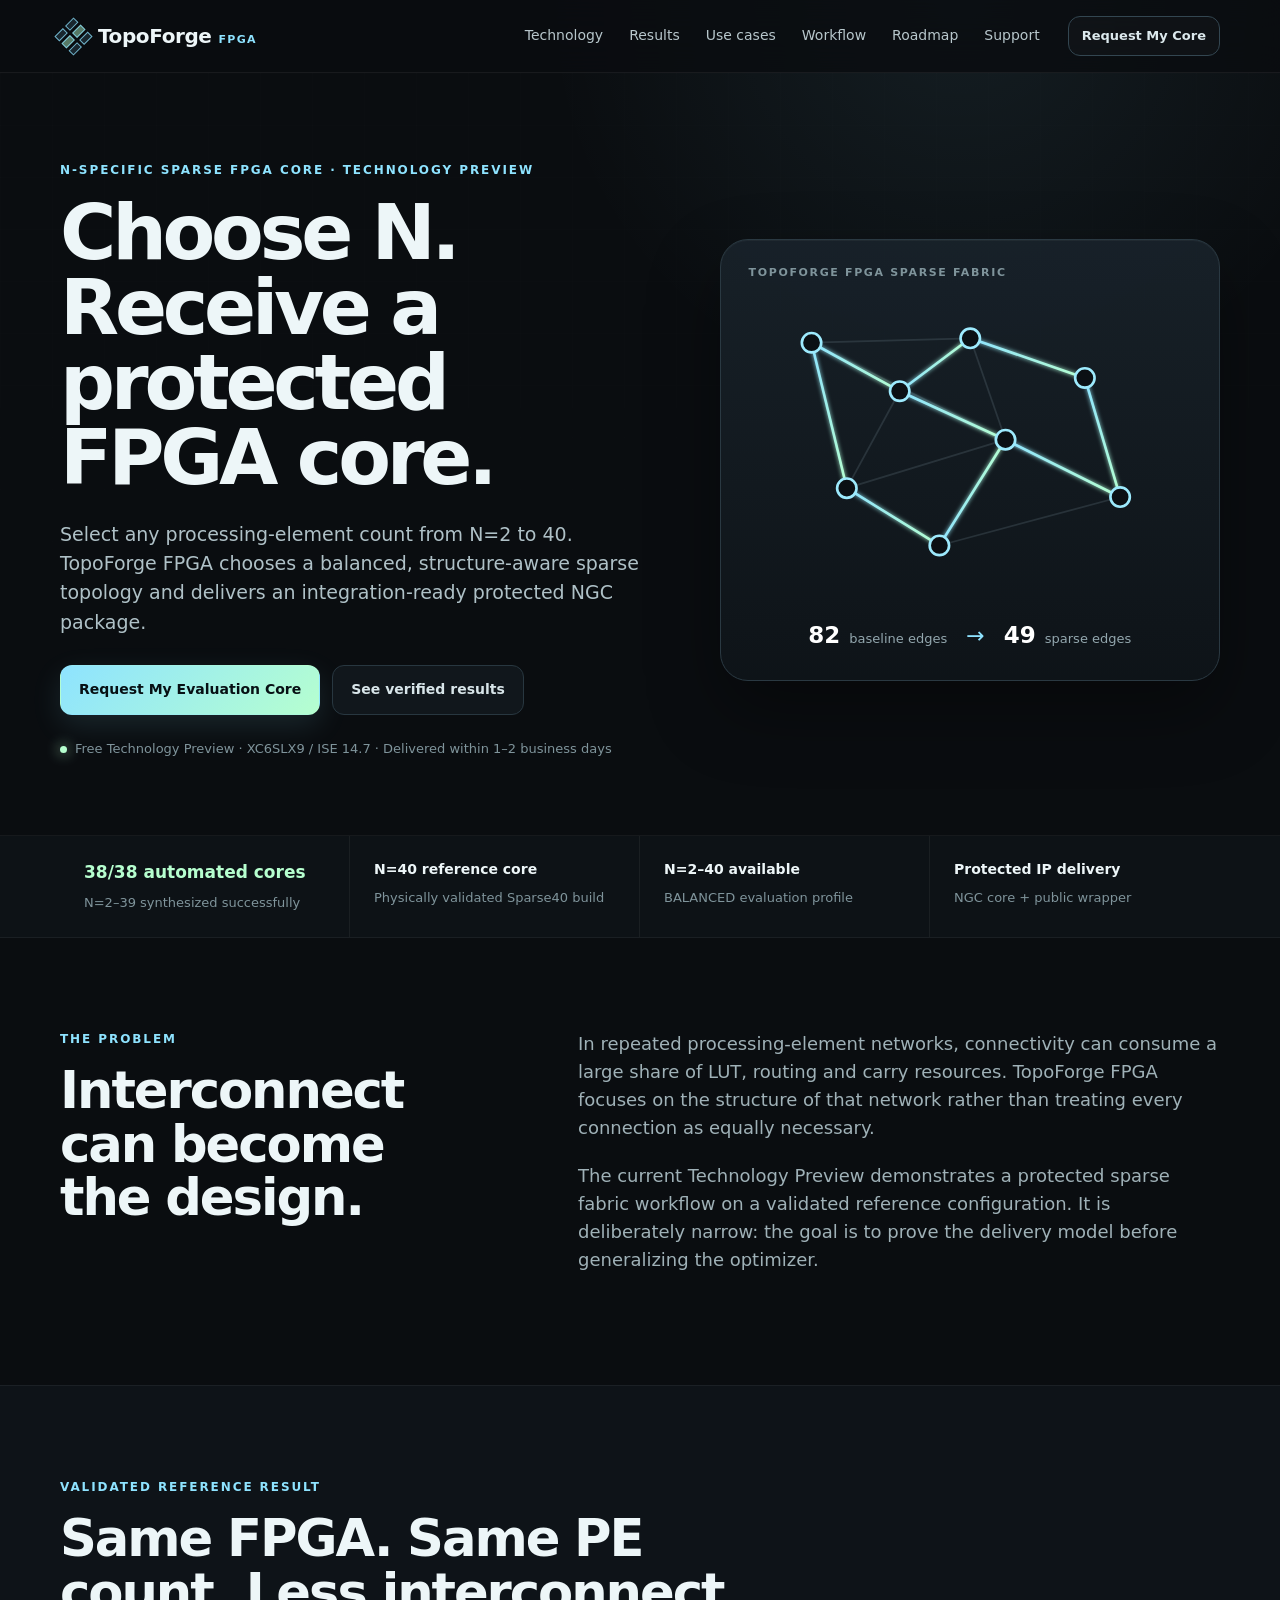
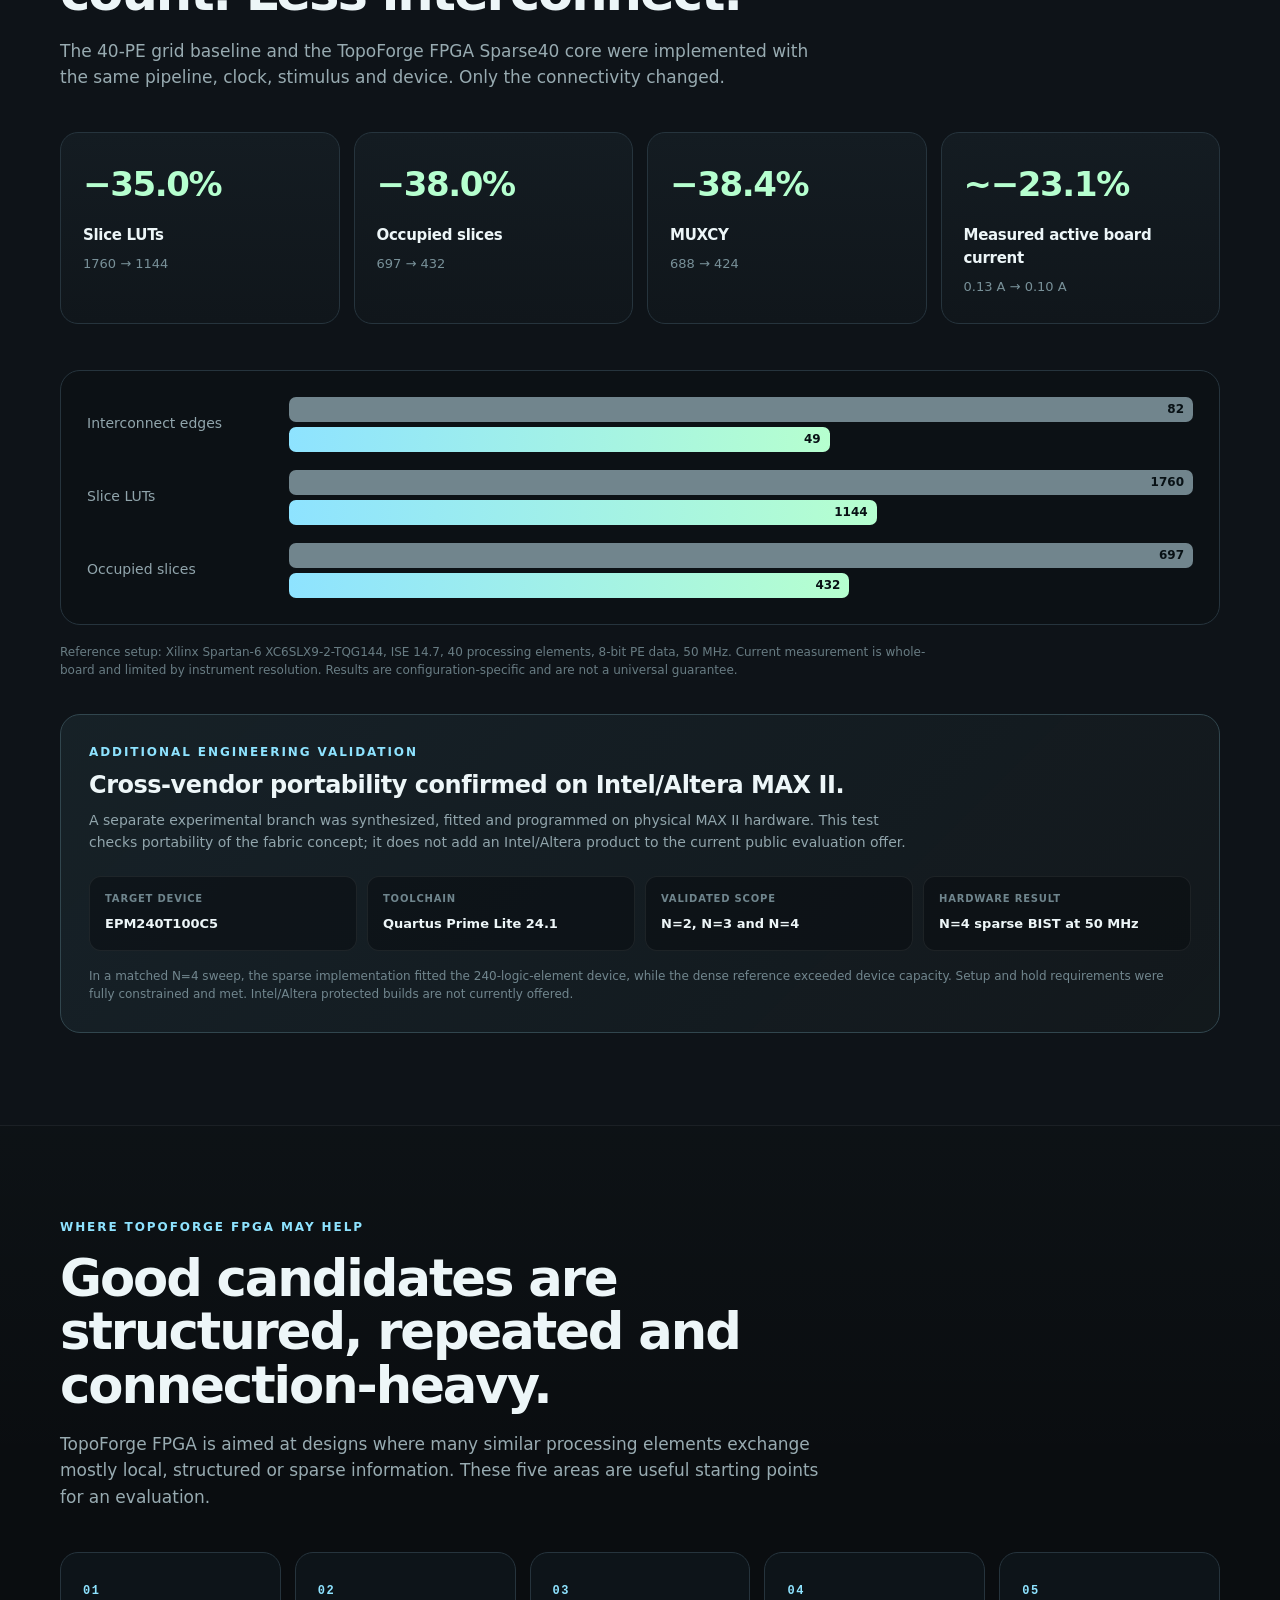
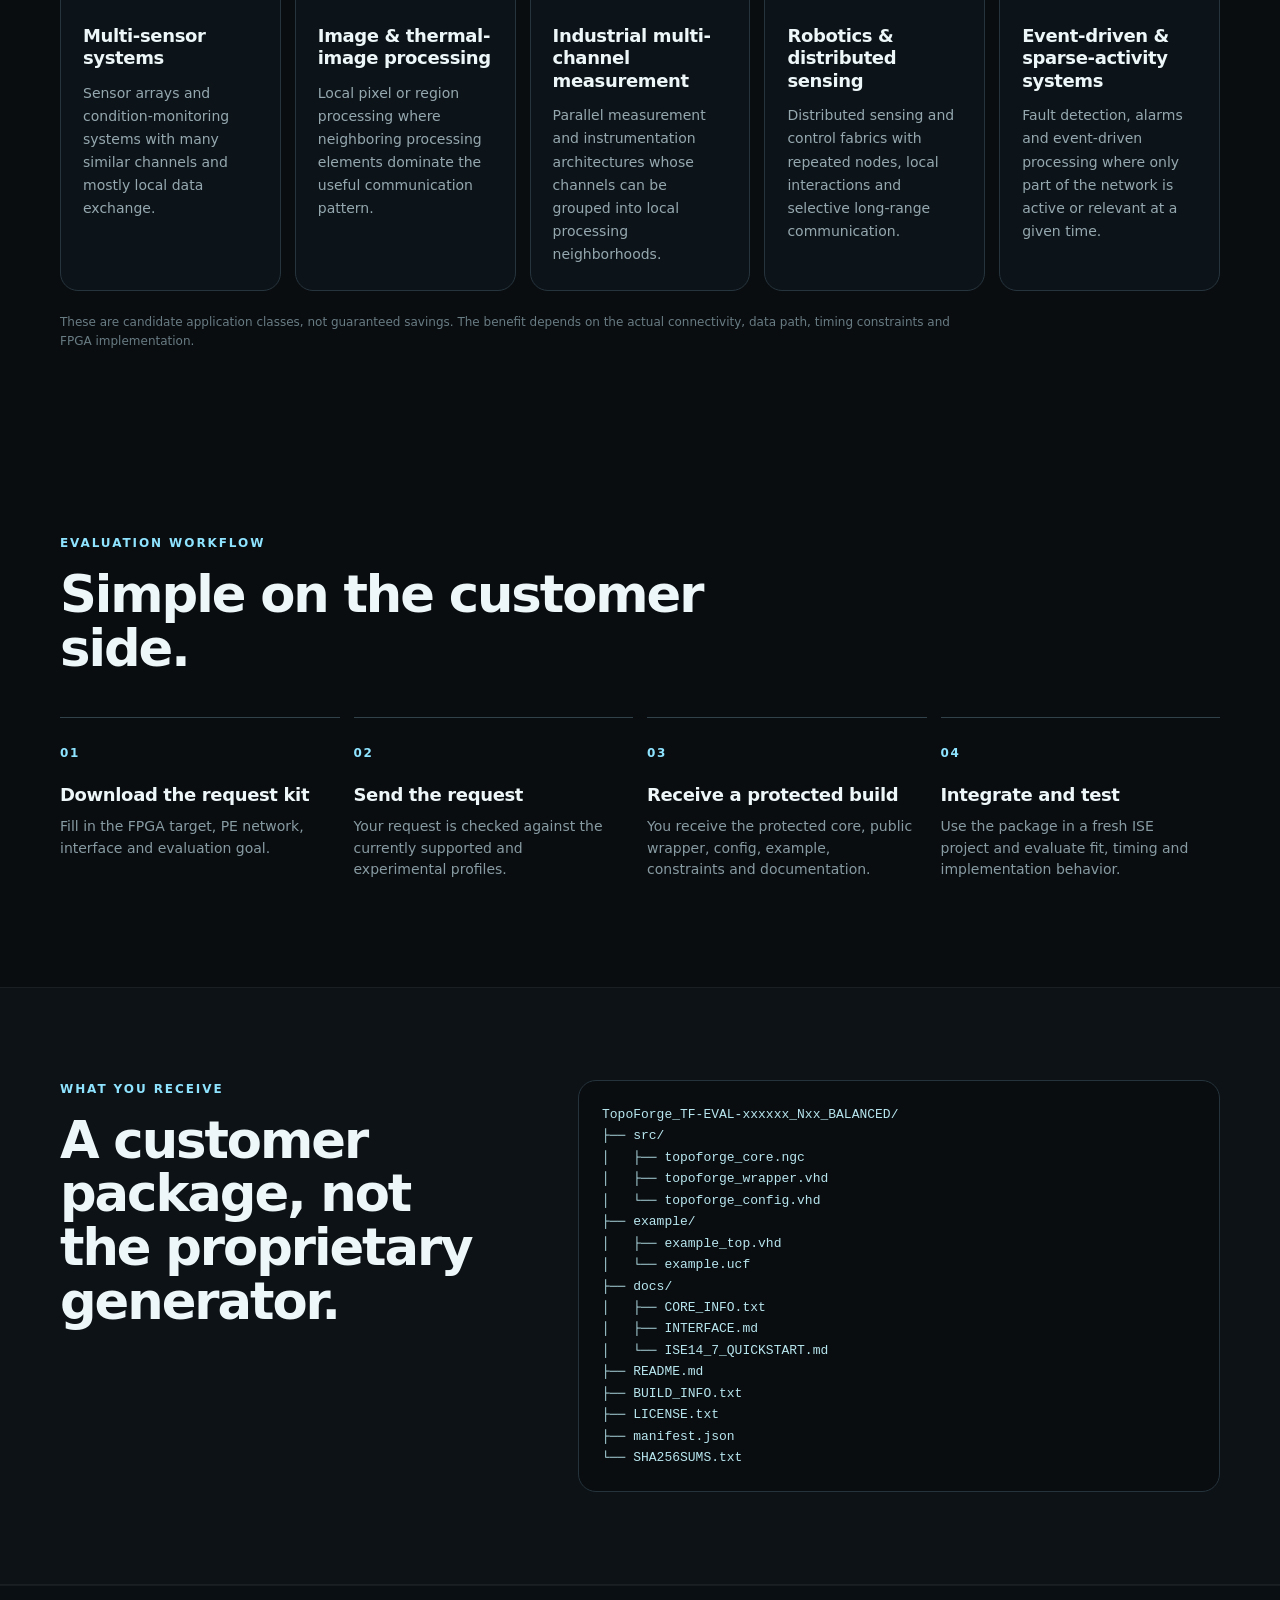
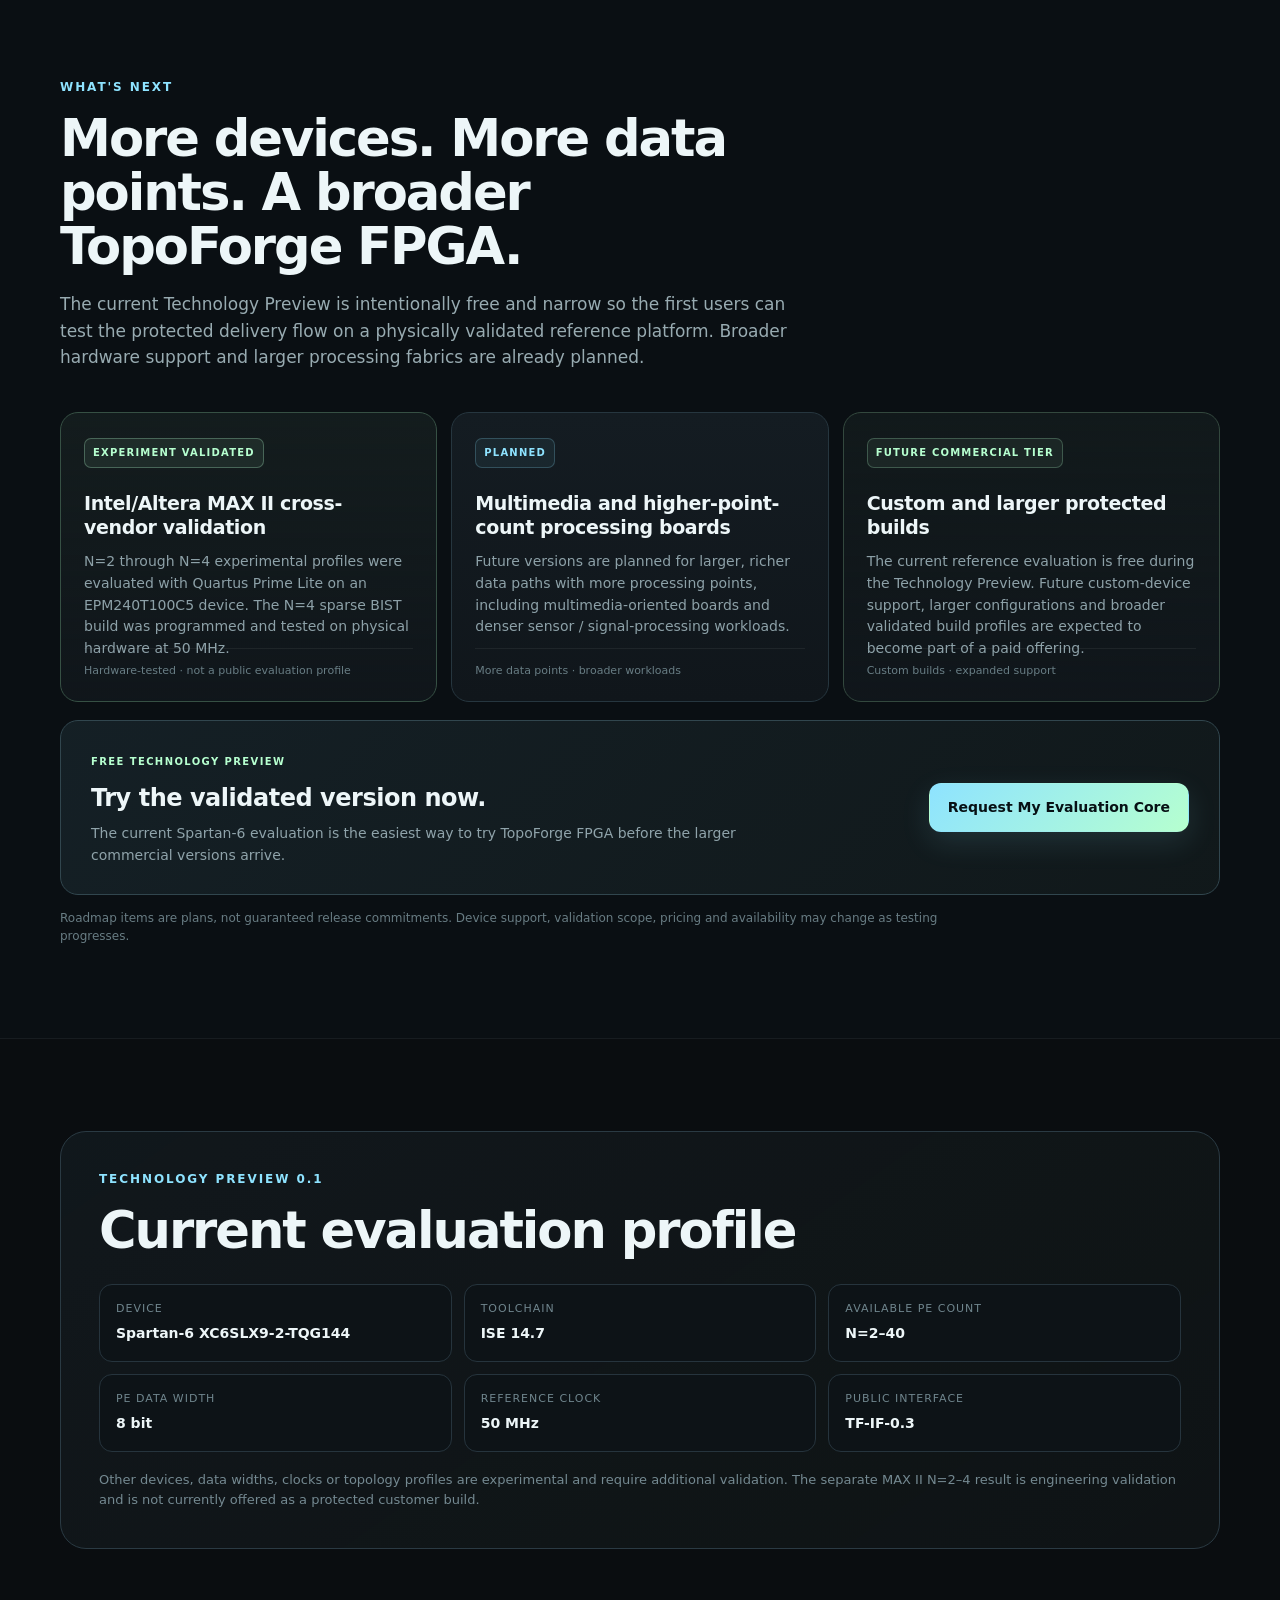
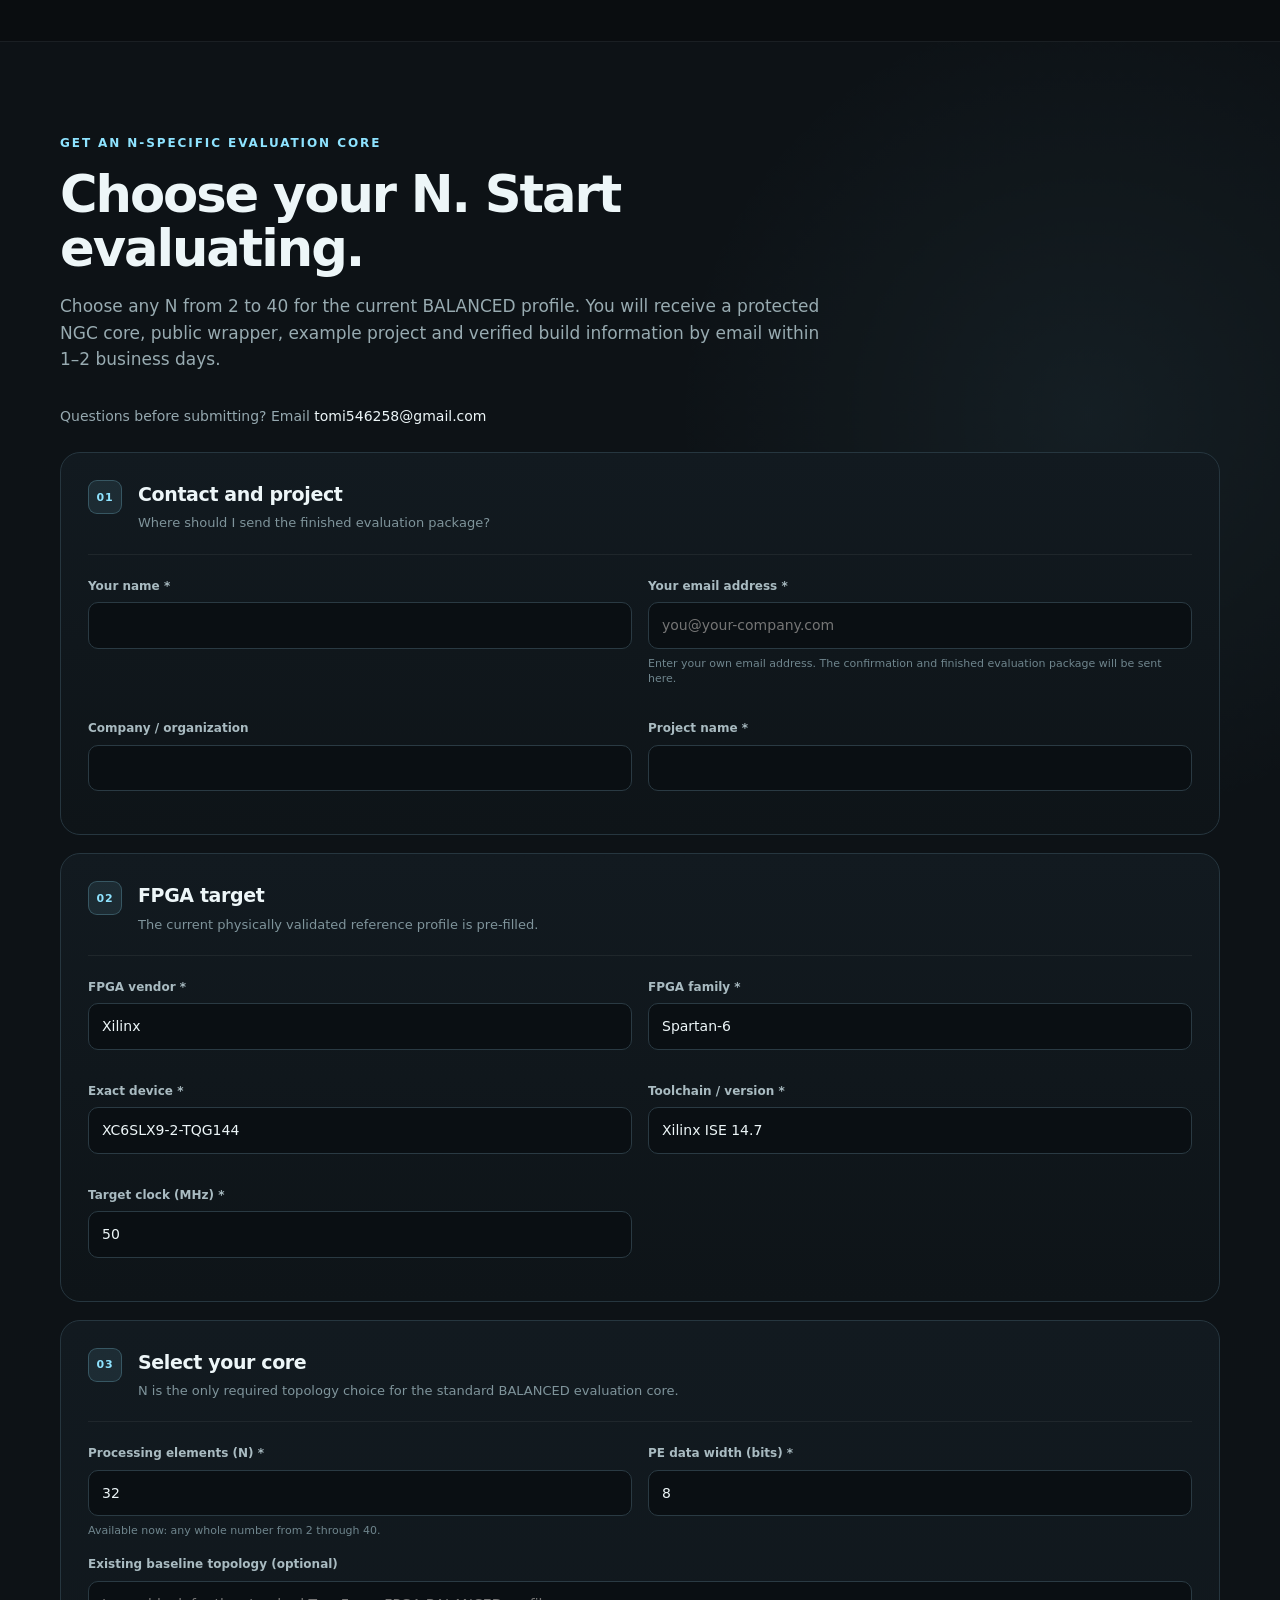
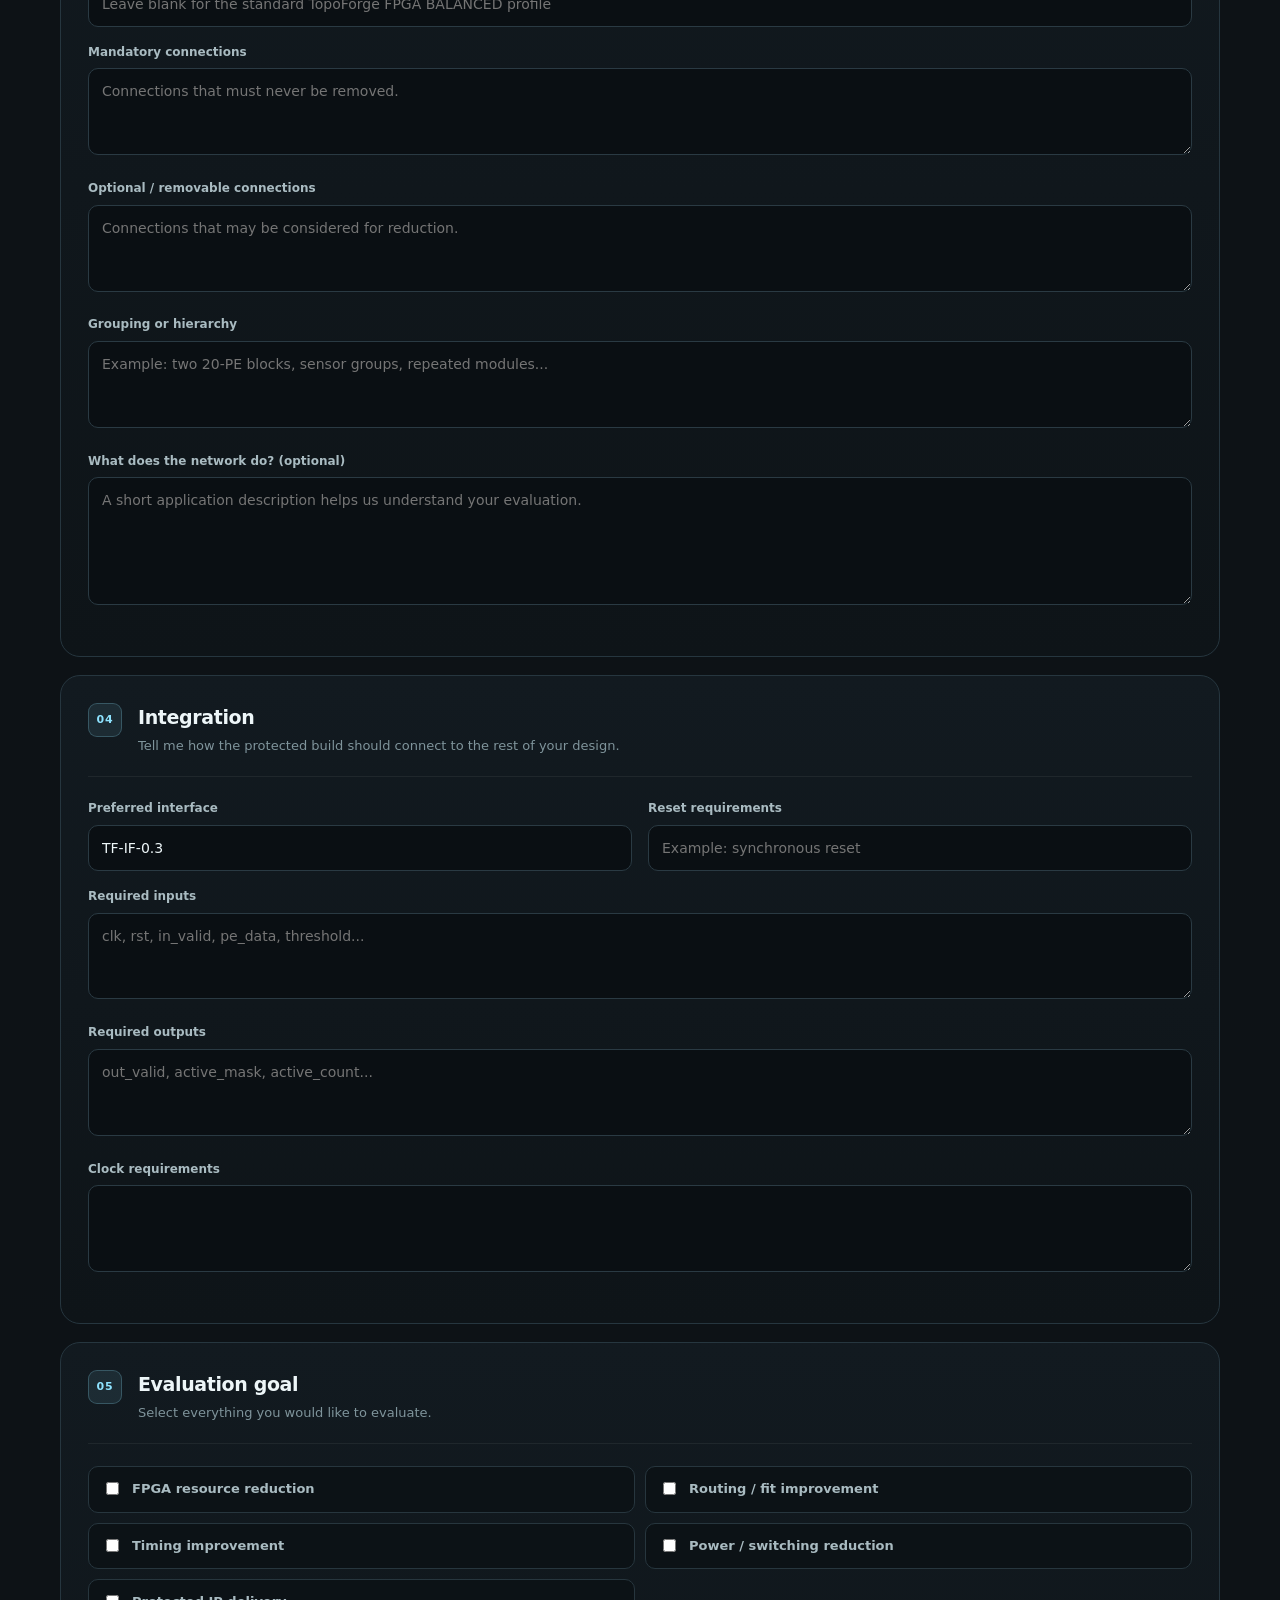
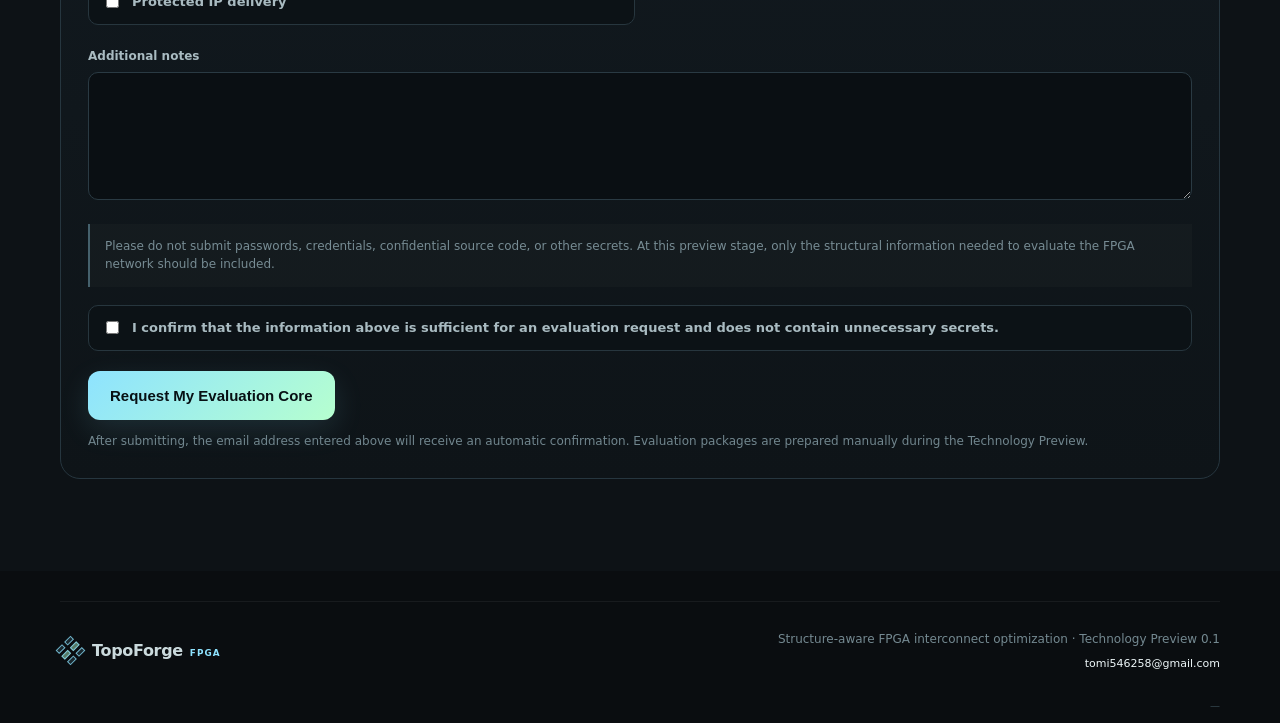
==== commit b65f92dc: "Add files via upload" ====
--- a/index.html
+++ b/index.html
@@ -7,12 +7,12 @@
   <meta property="og:title" content="TopoForge FPGA — N-Specific Sparse Cores">
   <meta property="og:description" content="Choose N=2–40. Receive a protected NGC core, wrapper, example project and verified build information.">
   <meta property="og:type" content="website">
-  <meta property="og:url" content="https://tomi546258-dev.github.io/">
+  <meta property="og:url" content="https://tomi546258-dev.github.io/topoforge-web/">
   <meta property="og:site_name" content="TopoForge FPGA">
   <meta name="twitter:card" content="summary">
   <meta name="twitter:title" content="TopoForge FPGA — N-Specific Sparse Cores">
   <meta name="twitter:description" content="Protected N-specific FPGA cores for Xilinx Spartan-6 and ISE 14.7.">
-  <link rel="canonical" href="https://tomi546258-dev.github.io/">
+  <link rel="canonical" href="https://tomi546258-dev.github.io/topoforge-web/">
   <title>TopoForge FPGA — N-Specific Sparse Cores</title>
   <link rel="stylesheet" href="styles.css">
   <script type="application/ld+json">
@@ -22,7 +22,7 @@
     "name": "TopoForge FPGA",
     "description": "N-specific protected sparse FPGA cores for structure-aware interconnect optimization.",
     "brand": {"@type": "Brand", "name": "TopoForge FPGA"},
-    "url": "https://tomi546258-dev.github.io/"
+    "url": "https://tomi546258-dev.github.io/topoforge-web/"
   }
   </script>
 </head>
@@ -226,6 +226,31 @@
           8-bit PE data, 50 MHz. Current measurement is whole-board and limited by instrument
           resolution. Results are configuration-specific and are not a universal guarantee.
         </p>
+
+        <aside class="cross-validation" aria-labelledby="cross-validation-title">
+          <div class="cross-validation-copy">
+            <div class="eyebrow">ADDITIONAL ENGINEERING VALIDATION</div>
+            <h3 id="cross-validation-title">Cross-vendor portability confirmed on Intel/Altera MAX II.</h3>
+            <p>
+              A separate experimental branch was synthesized, fitted and programmed on physical
+              MAX II hardware. This test checks portability of the fabric concept; it does not add
+              an Intel/Altera product to the current public evaluation offer.
+            </p>
+          </div>
+
+          <div class="cross-validation-grid">
+            <div><span>Target device</span><strong>EPM240T100C5</strong></div>
+            <div><span>Toolchain</span><strong>Quartus Prime Lite 24.1</strong></div>
+            <div><span>Validated scope</span><strong>N=2, N=3 and N=4</strong></div>
+            <div><span>Hardware result</span><strong>N=4 sparse BIST at 50 MHz</strong></div>
+          </div>
+
+          <p class="cross-validation-note">
+            In a matched N=4 sweep, the sparse implementation fitted the 240-logic-element device,
+            while the dense reference exceeded device capacity. Setup and hold requirements were
+            fully constrained and met. Intel/Altera protected builds are not currently offered.
+          </p>
+        </aside>
       </div>
     </section>
 
@@ -349,15 +374,15 @@
         </div>
 
         <div class="roadmap-grid">
-          <article class="roadmap-card">
-            <div class="roadmap-status">IN PREPARATION</div>
-            <h3>Altera / Intel programmable-logic validation</h3>
+          <article class="roadmap-card roadmap-card-validated">
+            <div class="roadmap-status">EXPERIMENT VALIDATED</div>
+            <h3>Intel/Altera MAX II cross-vendor validation</h3>
             <p>
-              A small cross-vendor validation branch is planned for Altera / Intel devices.
-              The goal is to verify portability of the TopoForge FPGA fabric concept beyond the
-              current Spartan-6 reference platform.
+              N=2 through N=4 experimental profiles were evaluated with Quartus Prime Lite on an
+              EPM240T100C5 device. The N=4 sparse BIST build was programmed and tested on physical
+              hardware at 50 MHz.
             </p>
-            <div class="roadmap-meta">Cross-vendor · experimental validation</div>
+            <div class="roadmap-meta">Hardware-tested · not a public evaluation profile</div>
           </article>
 
           <article class="roadmap-card">
@@ -418,6 +443,8 @@
         </div>
         <p class="support-note">
           Other devices, data widths, clocks or topology profiles are experimental and require additional validation.
+          The separate MAX II N=2–4 result is engineering validation and is not currently offered
+          as a protected customer build.
         </p>
       </div>
     </section>
@@ -443,8 +470,8 @@
           action="https://formsubmit.co/tomi546258@gmail.com"
           method="POST"
         >
-          <input type="hidden" name="_url" value="https://tomi546258-dev.github.io/">
-          <input type="hidden" name="_next" value="https://tomi546258-dev.github.io/thanks.html">
+          <input type="hidden" name="_url" value="https://tomi546258-dev.github.io/topoforge-web/">
+          <input type="hidden" name="_next" value="https://tomi546258-dev.github.io/topoforge-web/thanks.html">
           <input type="hidden" name="_subject" value="New TopoForge FPGA Evaluation Request">
           <input type="hidden" name="_template" value="table">
           <input
--- a/styles.css
+++ b/styles.css
@@ -116,6 +116,40 @@
 .bar-base{background:#71858d}
 .bar-sparse{background:linear-gradient(90deg,var(--accent),var(--accent2))}
 .fine-print{color:#687c83;font-size:12px;max-width:890px;margin:18px 0 0}
+.cross-validation{
+  margin-top:34px;
+  padding:28px;
+  border:1px solid #31464e;
+  border-radius:20px;
+  background:linear-gradient(135deg,rgba(142,227,255,.065),rgba(182,255,207,.025));
+}
+.cross-validation-copy{max-width:820px}
+.cross-validation-copy .eyebrow{margin-bottom:10px}
+.cross-validation-copy h3{font-size:24px;line-height:1.2;margin-bottom:10px}
+.cross-validation-copy p{margin:0;color:#91a5ac;font-size:14px}
+.cross-validation-grid{
+  display:grid;
+  grid-template-columns:repeat(4,minmax(0,1fr));
+  gap:10px;
+  margin-top:22px;
+}
+.cross-validation-grid>div{
+  padding:14px 15px;
+  border:1px solid rgba(255,255,255,.065);
+  border-radius:12px;
+  background:rgba(8,13,16,.52);
+}
+.cross-validation-grid span{
+  display:block;
+  margin-bottom:5px;
+  color:#6f858d;
+  font-size:10px;
+  font-weight:750;
+  letter-spacing:.08em;
+  text-transform:uppercase;
+}
+.cross-validation-grid strong{font-size:13px}
+.cross-validation-note{margin:16px 0 0;color:#71868e;font-size:12px;line-height:1.55}
 .steps{display:grid;grid-template-columns:repeat(4,1fr);gap:14px}
 .step{border-top:1px solid #31424b;padding:22px 14px 0 0}
 .step-no{font-size:12px;color:var(--accent);font-weight:850;letter-spacing:.14em}
@@ -157,6 +191,7 @@
   .strip-grid{grid-template-columns:repeat(2,1fr)}
   .strip-grid>div:nth-child(2){border-right:0}
   .profile-grid{grid-template-columns:repeat(2,1fr)}
+  .cross-validation-grid{grid-template-columns:repeat(2,1fr)}
 }
 @media(max-width:620px){
   .wrap{width:min(calc(100% - 28px),var(--max))}
@@ -172,6 +207,8 @@
   .cta-box .btn{margin-top:23px;width:100%}
   .footer-row{display:block}
   .footer-copy{text-align:left;margin-top:18px}
+  .cross-validation{padding:22px}
+  .cross-validation-grid{grid-template-columns:1fr}
 }
 
 
@@ -272,6 +309,10 @@
     linear-gradient(180deg,rgba(182,255,207,.045),rgba(16,22,27,.96));
   border-color:#33483e;
 }
+.roadmap-card-validated{
+  background:linear-gradient(180deg,rgba(182,255,207,.055),rgba(16,22,27,.96));
+  border-color:#365044;
+}
 .roadmap-status{
   display:inline-block;
   margin-bottom:24px;
@@ -289,6 +330,11 @@
   background:rgba(182,255,207,.06);
   color:var(--accent2);
 }
+.roadmap-card-validated .roadmap-status{
+  border-color:rgba(182,255,207,.28);
+  background:rgba(182,255,207,.07);
+  color:var(--accent2);
+}
 .roadmap-card h3{
   font-size:19px;
   line-height:1.25;
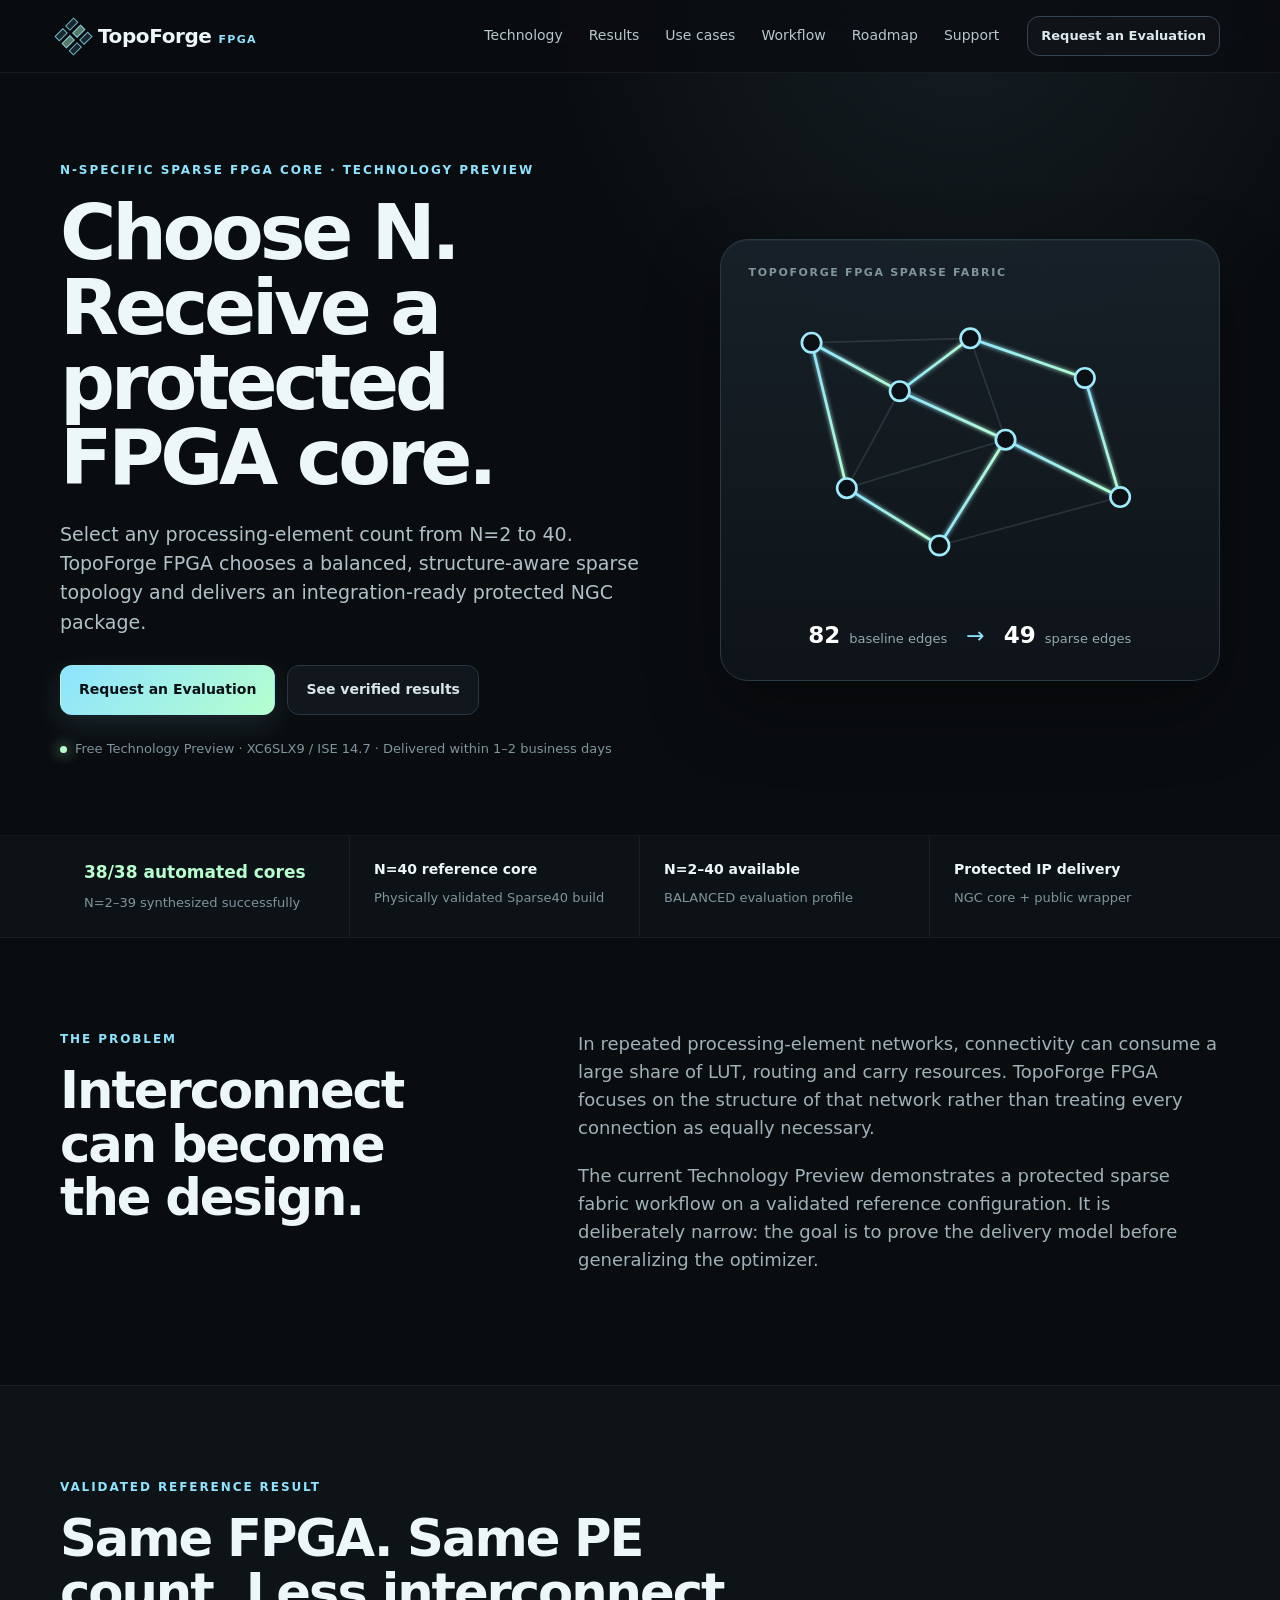
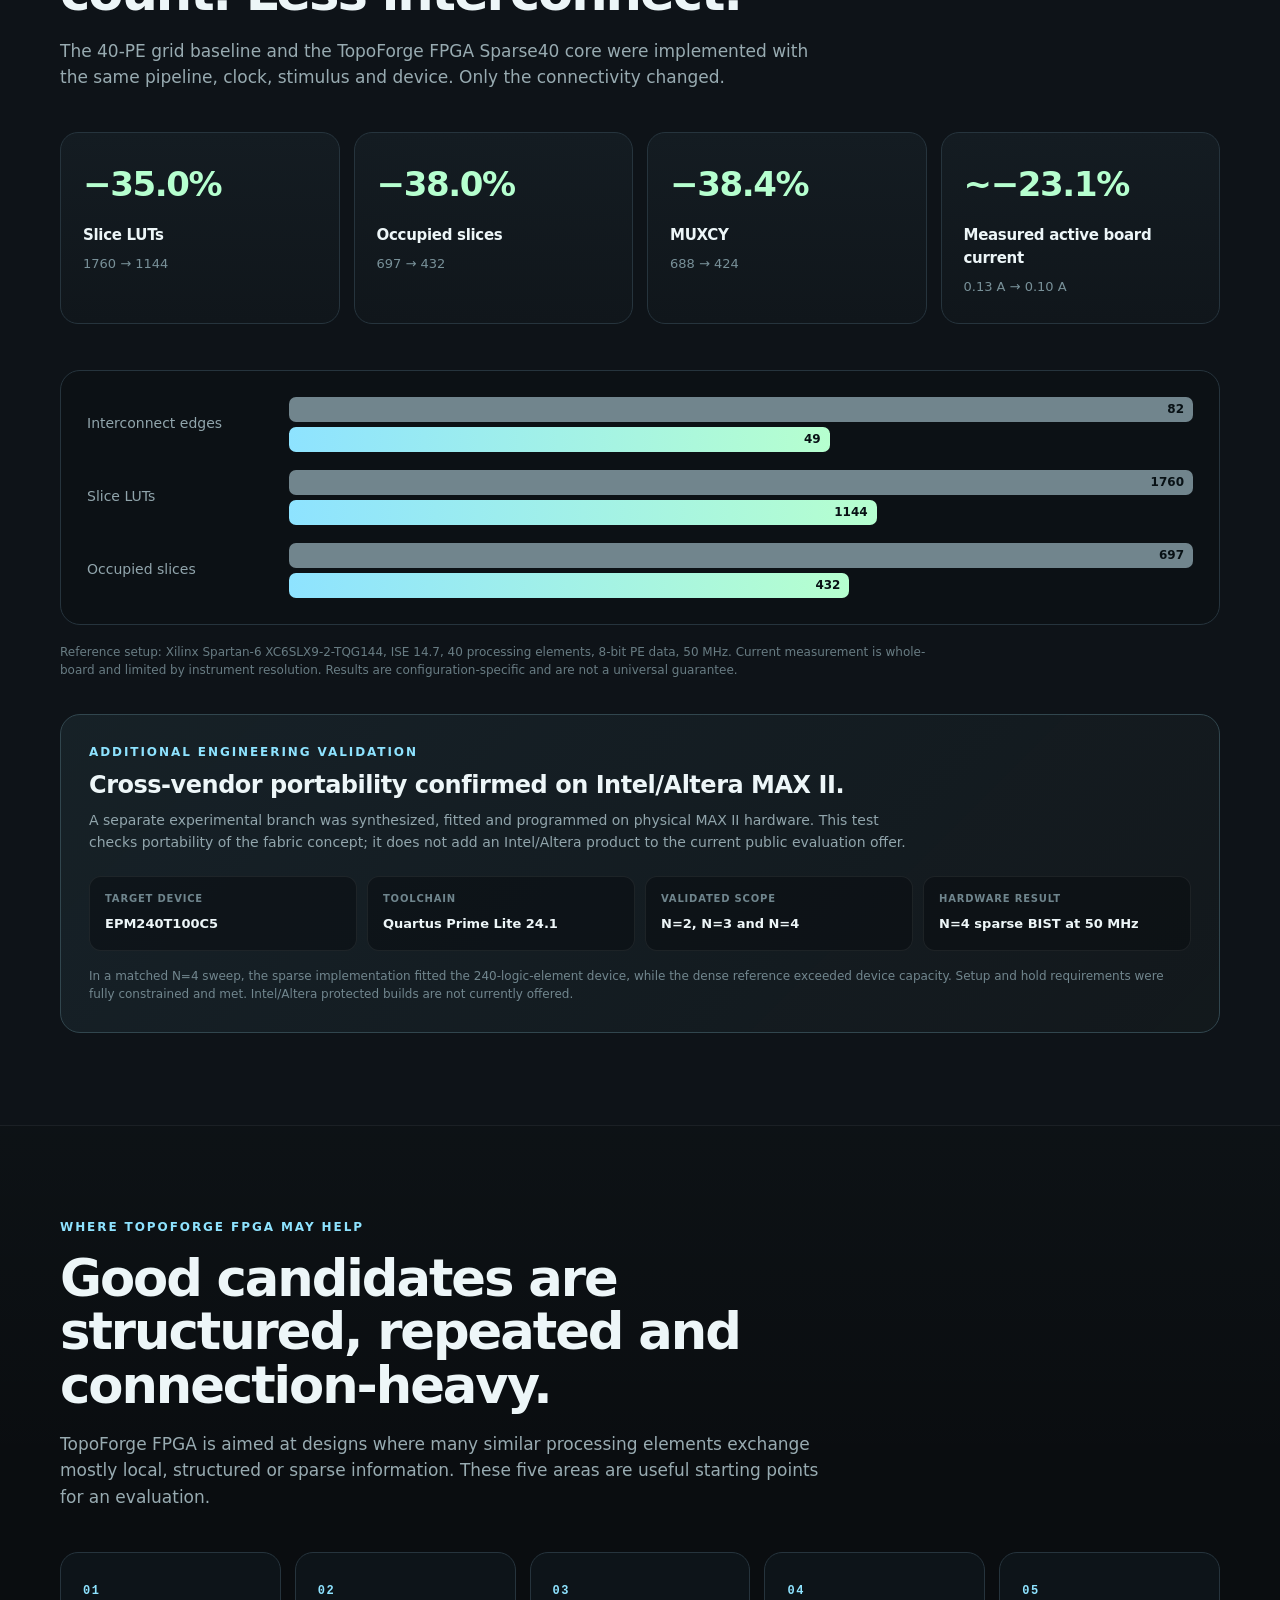
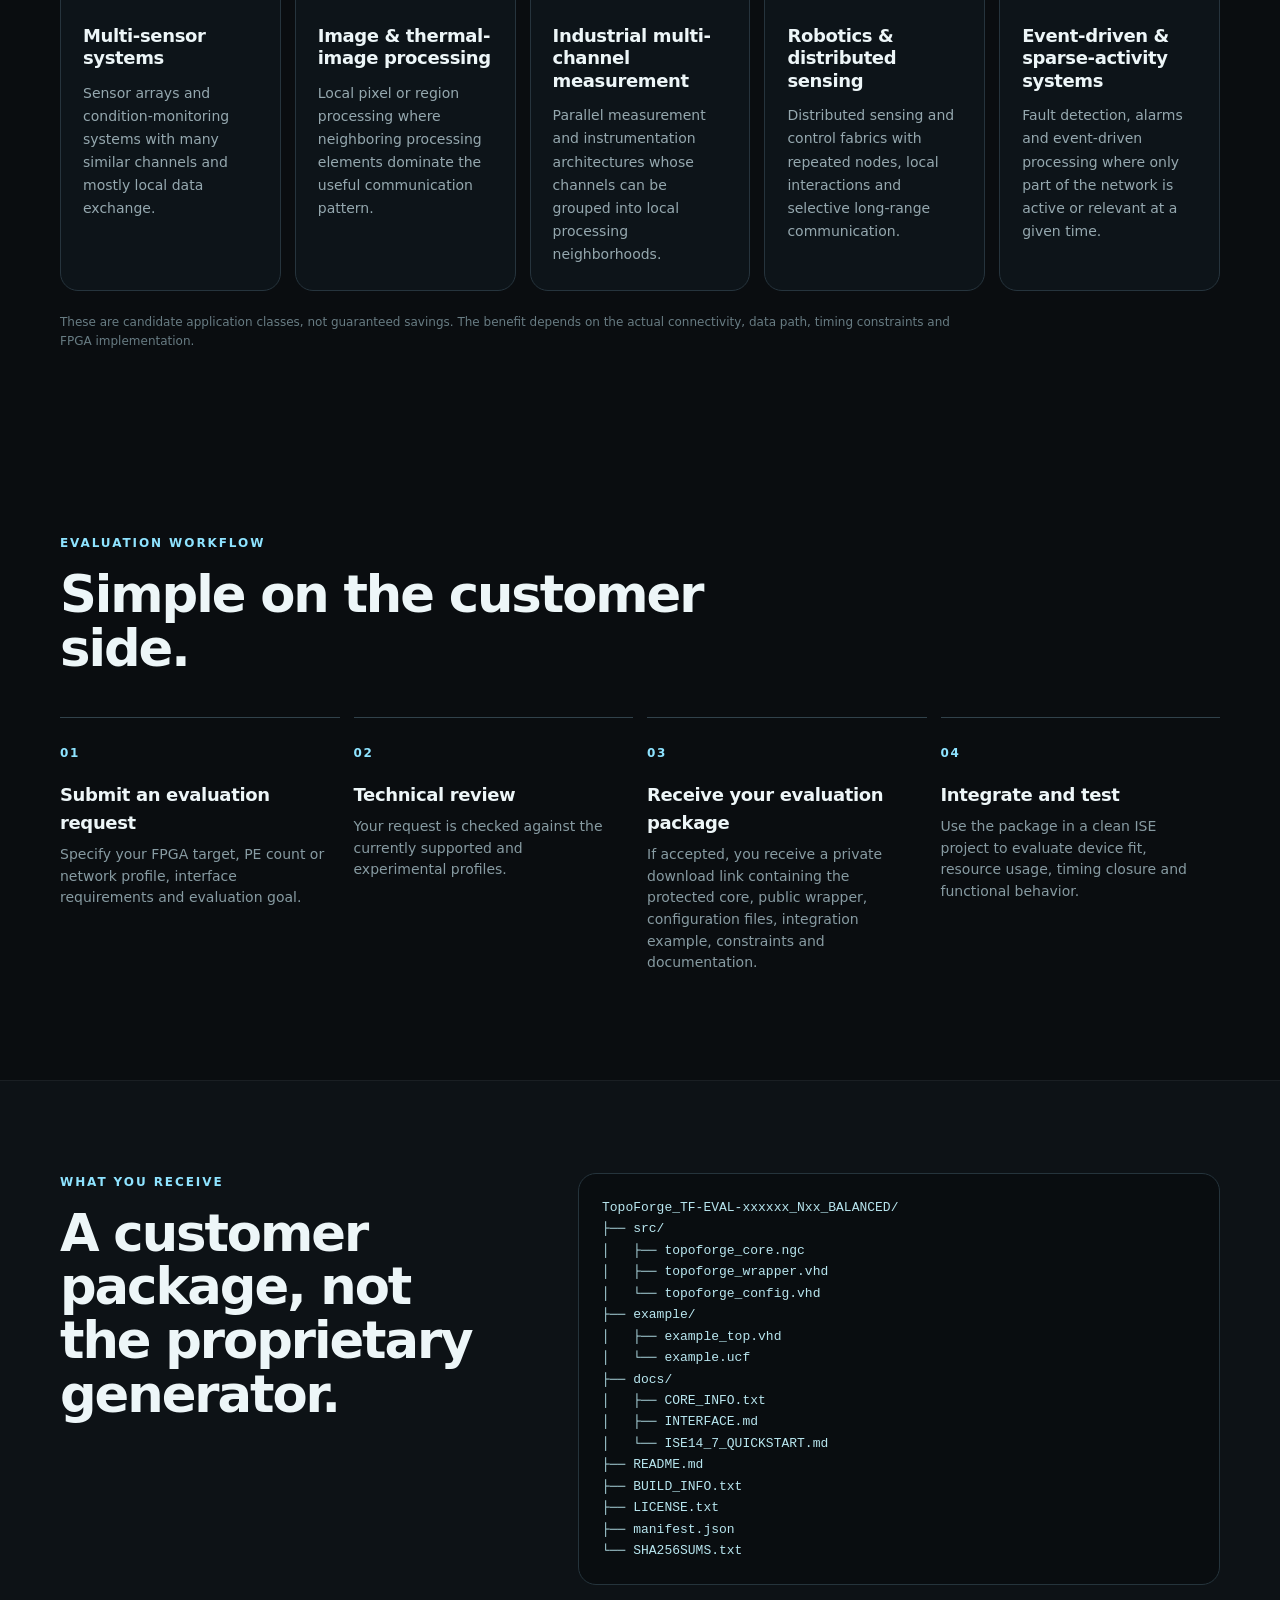
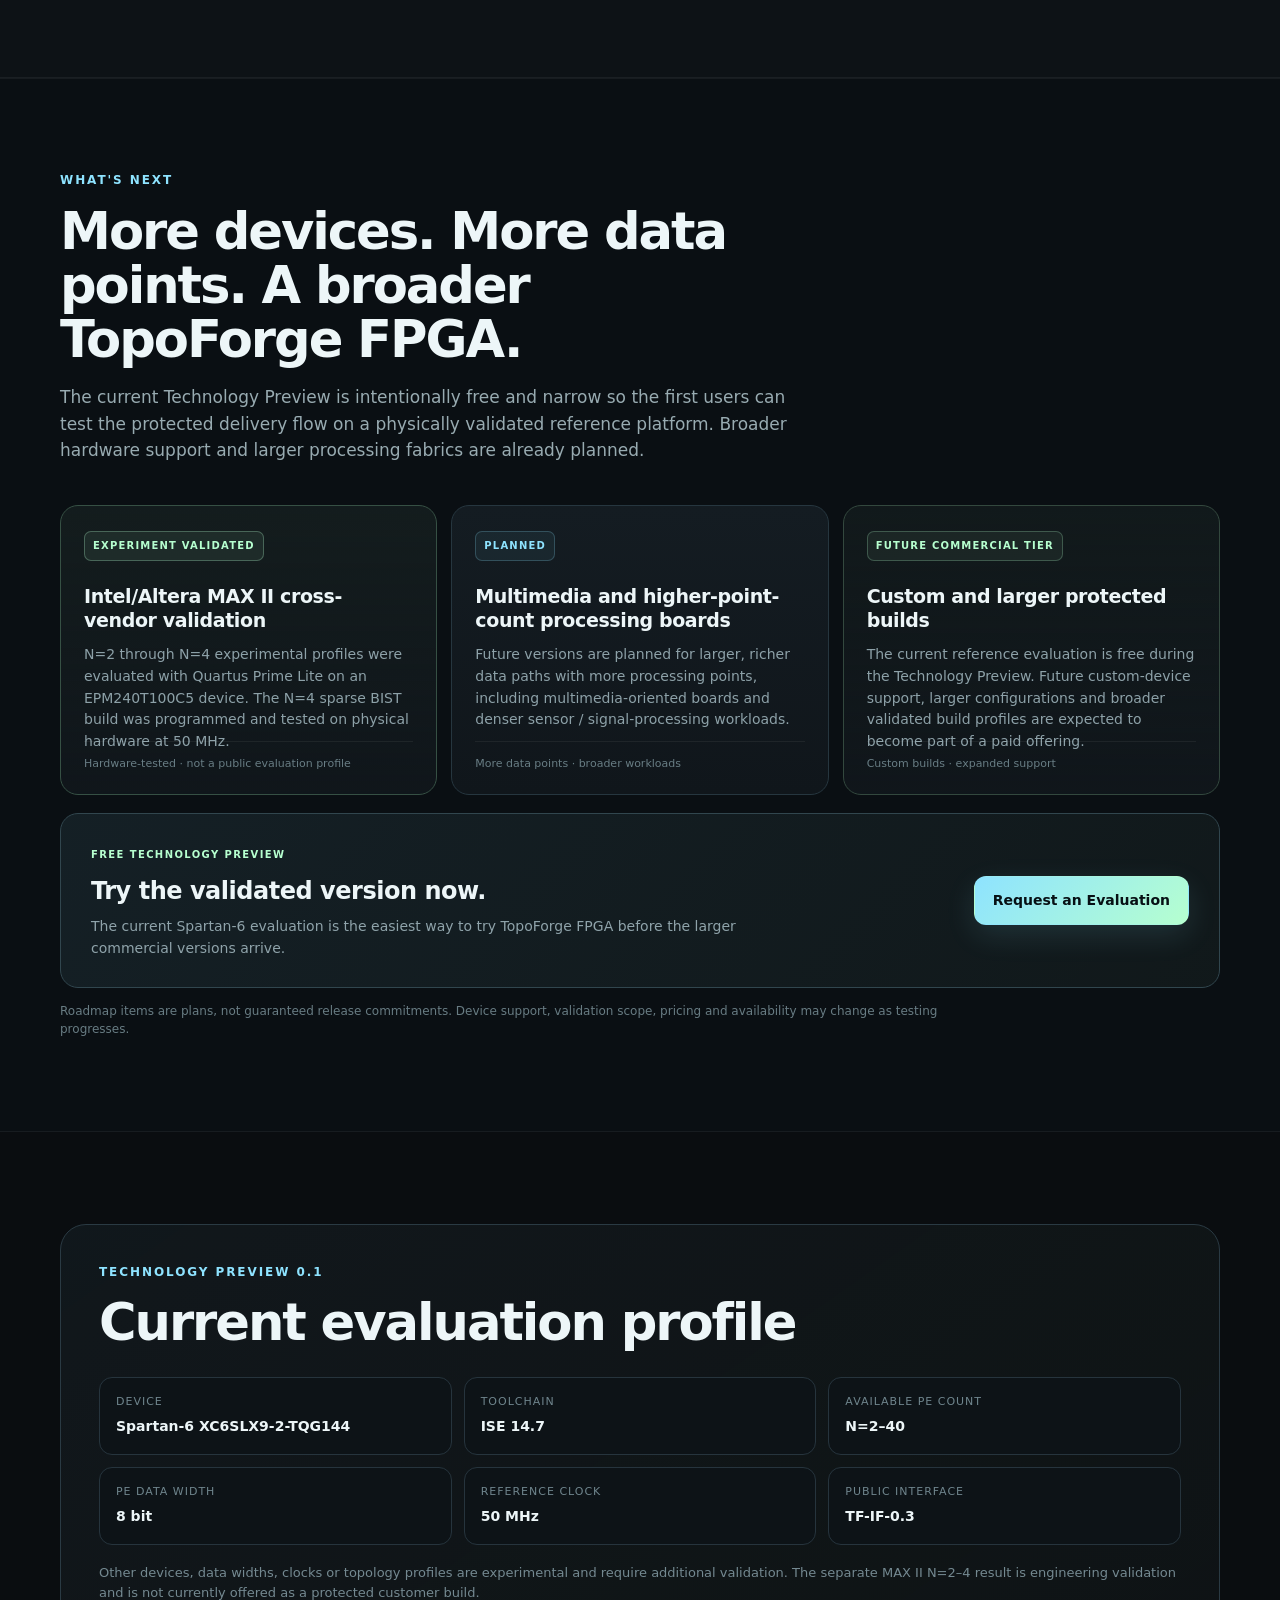
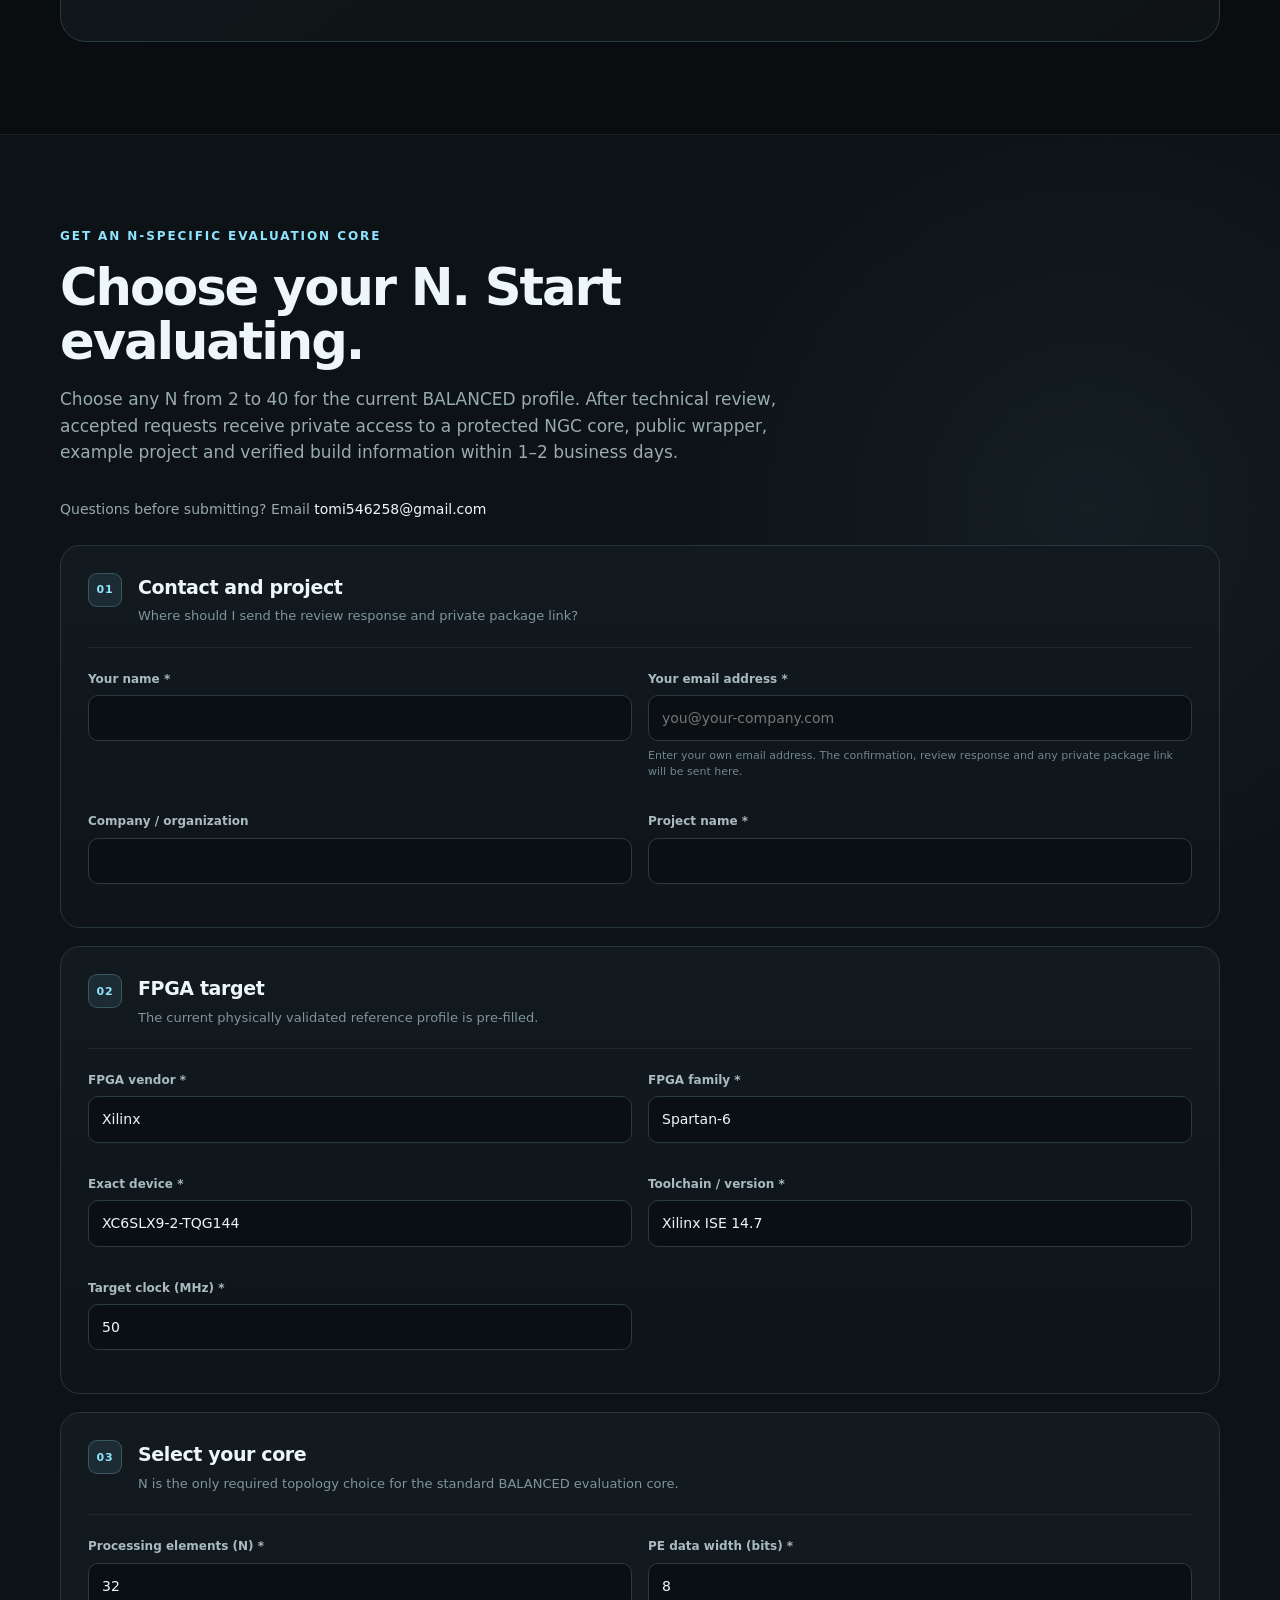
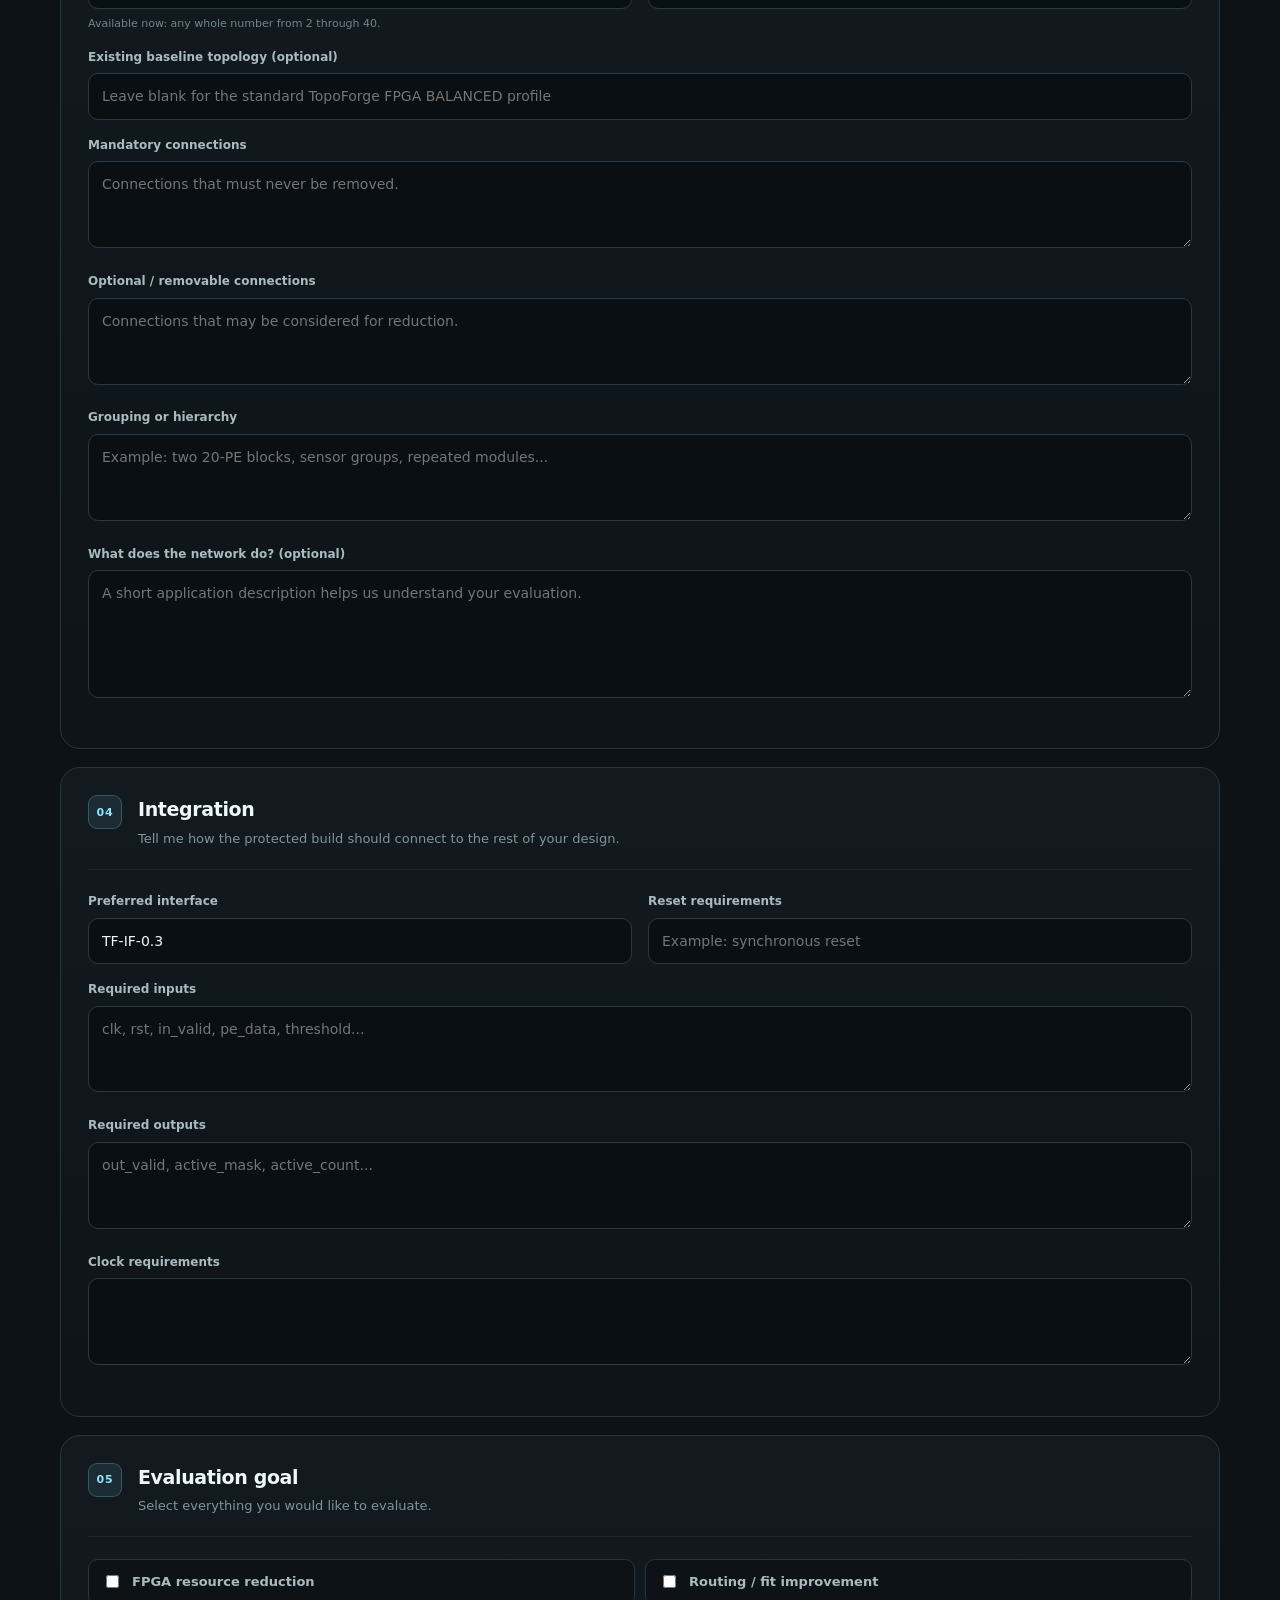
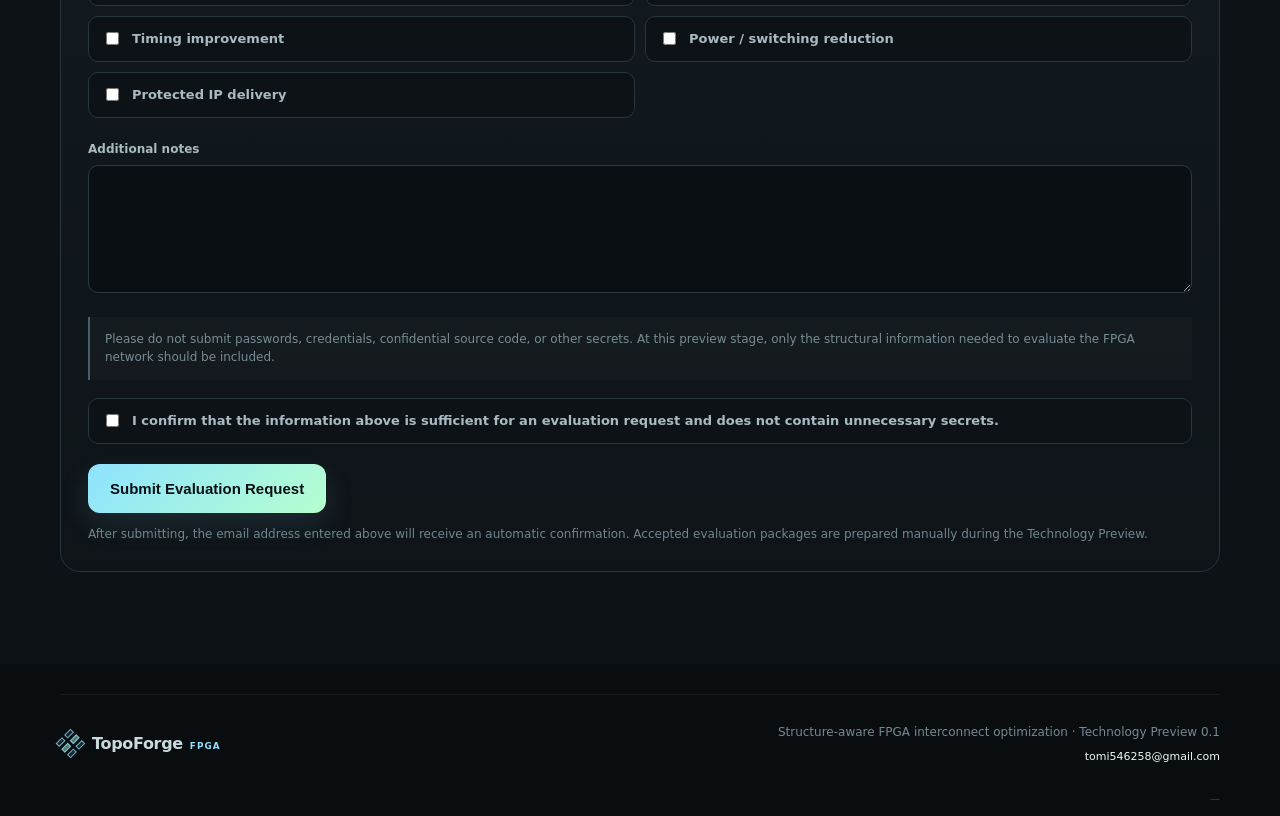
==== commit 324df62a: "Add files via upload" ====
--- a/index.html
+++ b/index.html
@@ -43,7 +43,7 @@
         <a href="#roadmap">Roadmap</a>
         <a href="#support">Support</a>
       </nav>
-      <a class="btn btn-small btn-outline" href="#request">Request My Core</a>
+      <a class="btn btn-small btn-outline" href="#request">Request an Evaluation</a>
     </div>
   </header>
 
@@ -59,7 +59,7 @@
             structure-aware sparse topology and delivers an integration-ready protected NGC package.
           </p>
           <div class="hero-actions">
-            <a class="btn btn-primary" href="#request">Request My Evaluation Core</a>
+            <a class="btn btn-primary" href="#request">Request an Evaluation</a>
             <a class="btn btn-ghost" href="#results">See verified results</a>
           </div>
           <div class="hero-note">
@@ -311,23 +311,23 @@
         <div class="steps">
           <article class="step">
             <span class="step-no">01</span>
-            <h3>Download the request kit</h3>
-            <p>Fill in the FPGA target, PE network, interface and evaluation goal.</p>
+            <h3>Submit an evaluation request</h3>
+            <p>Specify your FPGA target, PE count or network profile, interface requirements and evaluation goal.</p>
           </article>
           <article class="step">
             <span class="step-no">02</span>
-            <h3>Send the request</h3>
+            <h3>Technical review</h3>
             <p>Your request is checked against the currently supported and experimental profiles.</p>
           </article>
           <article class="step">
             <span class="step-no">03</span>
-            <h3>Receive a protected build</h3>
-            <p>You receive the protected core, public wrapper, config, example, constraints and documentation.</p>
+            <h3>Receive your evaluation package</h3>
+            <p>If accepted, you receive a private download link containing the protected core, public wrapper, configuration files, integration example, constraints and documentation.</p>
           </article>
           <article class="step">
             <span class="step-no">04</span>
             <h3>Integrate and test</h3>
-            <p>Use the package in a fresh ISE project and evaluate fit, timing and implementation behavior.</p>
+            <p>Use the package in a clean ISE project to evaluate device fit, resource usage, timing closure and functional behavior.</p>
           </article>
         </div>
       </div>
@@ -417,7 +417,7 @@
               larger commercial versions arrive.
             </p>
           </div>
-          <a class="btn btn-primary" href="#request">Request My Evaluation Core</a>
+          <a class="btn btn-primary" href="#request">Request an Evaluation</a>
         </div>
 
         <p class="fine-print roadmap-disclaimer">
@@ -455,9 +455,9 @@
           <div class="eyebrow">GET AN N-SPECIFIC EVALUATION CORE</div>
           <h2>Choose your N. Start evaluating.</h2>
           <p>
-            Choose any N from 2 to 40 for the current BALANCED profile. You will receive a protected
-            NGC core, public wrapper, example project and verified build information by email within
-            1–2 business days.
+            Choose any N from 2 to 40 for the current BALANCED profile. After technical review,
+            accepted requests receive private access to a protected NGC core, public wrapper,
+            example project and verified build information within 1–2 business days.
           </p>
         </div>
 
@@ -477,7 +477,7 @@
           <input
             type="hidden"
             name="_autoresponse"
-            value="Thank you for your TopoForge FPGA evaluation request. Your request has been received. I will review it and send your evaluation package by email within 1–2 business days. If I need any clarification, I will contact you at this email address."
+            value="Thank you for your TopoForge FPGA evaluation request. Your request has been received and will be reviewed. If accepted, I will send a private download link to your evaluation package within 1–2 business days. If I need any clarification, I will contact you at this email address."
           >
           
           <div class="form-card">
@@ -485,7 +485,7 @@
               <span>01</span>
               <div>
                 <h3>Contact and project</h3>
-                <p>Where should I send the finished evaluation package?</p>
+                <p>Where should I send the review response and private package link?</p>
               </div>
             </div>
 
@@ -505,7 +505,7 @@
                   placeholder="you@your-company.com"
                 >
                 <small class="field-help">
-                  Enter your own email address. The confirmation and finished evaluation package will be sent here.
+                  Enter your own email address. The confirmation, review response and any private package link will be sent here.
                 </small>
               </label>
 
@@ -697,12 +697,12 @@
             </label>
 
             <button class="btn btn-primary btn-large submit-btn" type="submit">
-              Request My Evaluation Core
+              Submit Evaluation Request
             </button>
 
             <p class="form-footnote">
               After submitting, the email address entered above will receive an automatic confirmation.
-              Evaluation packages are prepared manually during the Technology Preview.
+              Accepted evaluation packages are prepared manually during the Technology Preview.
             </p>
           </div>
         </form>
